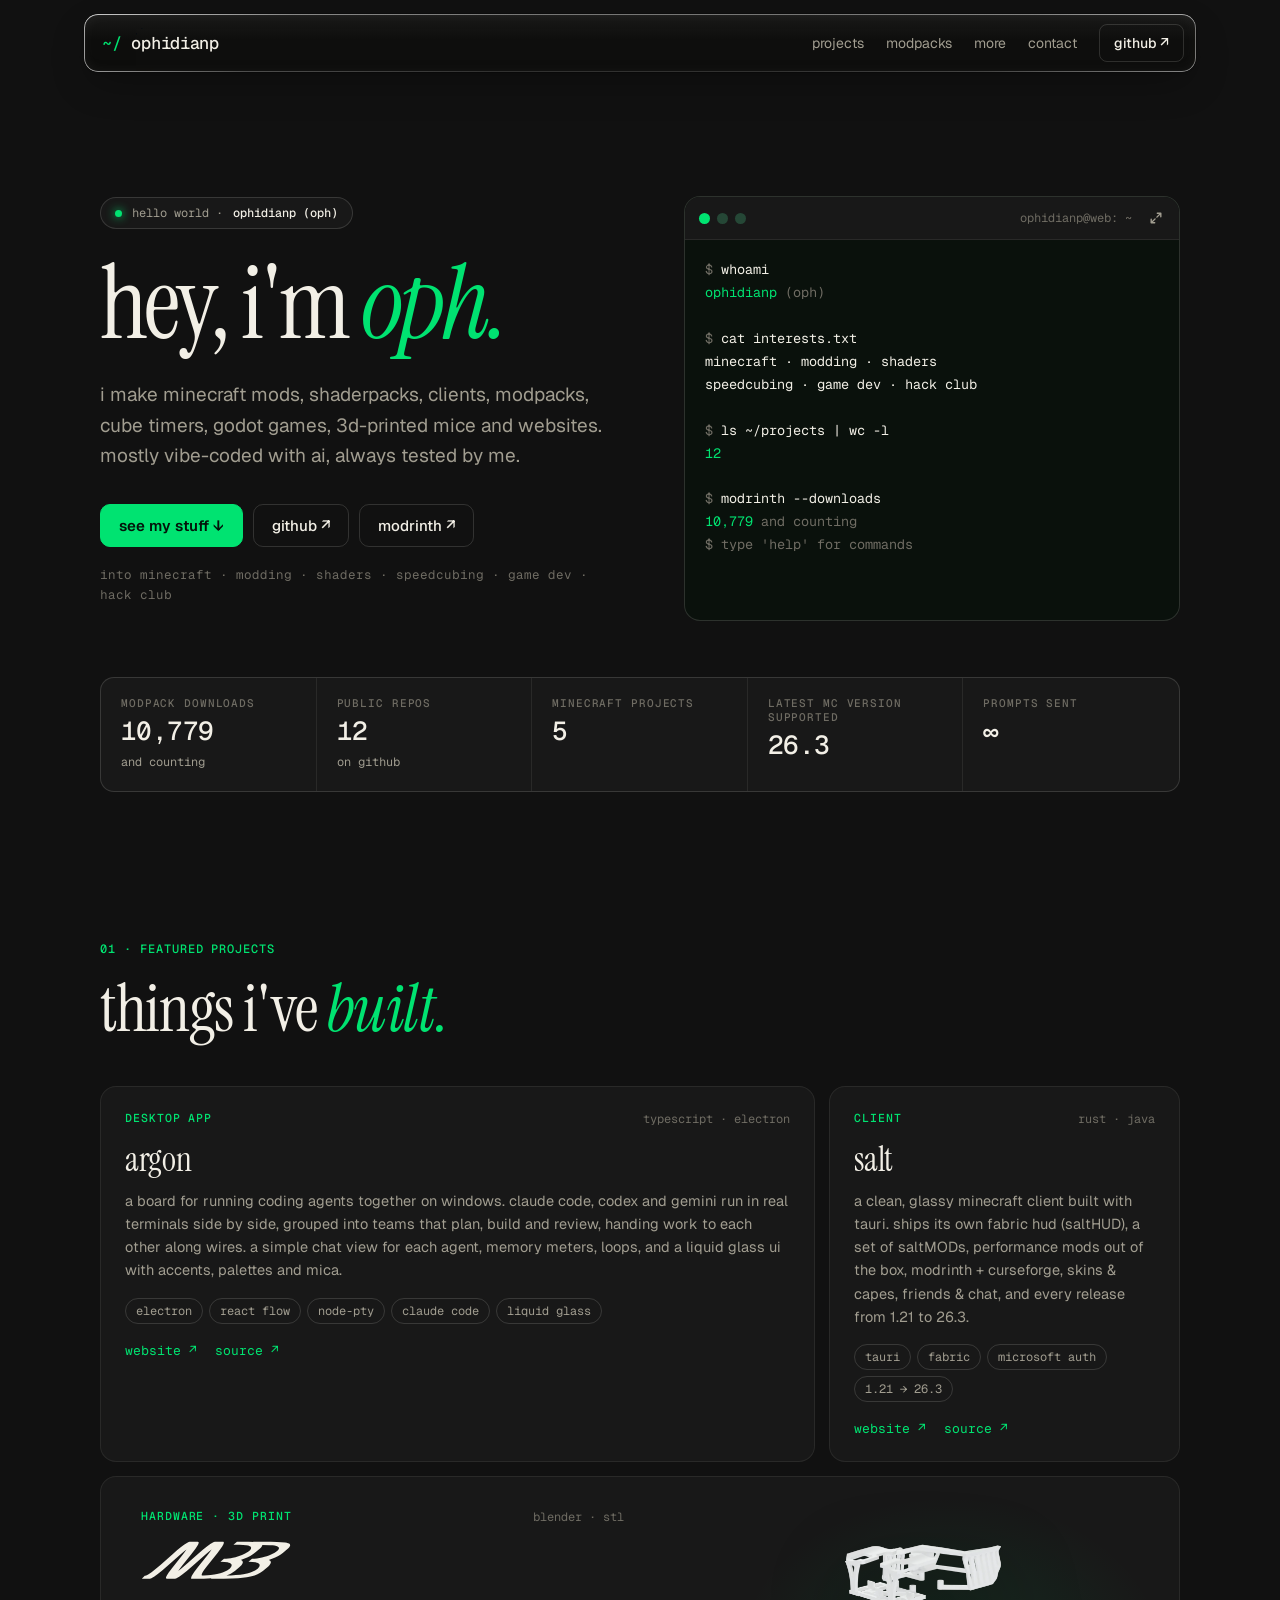
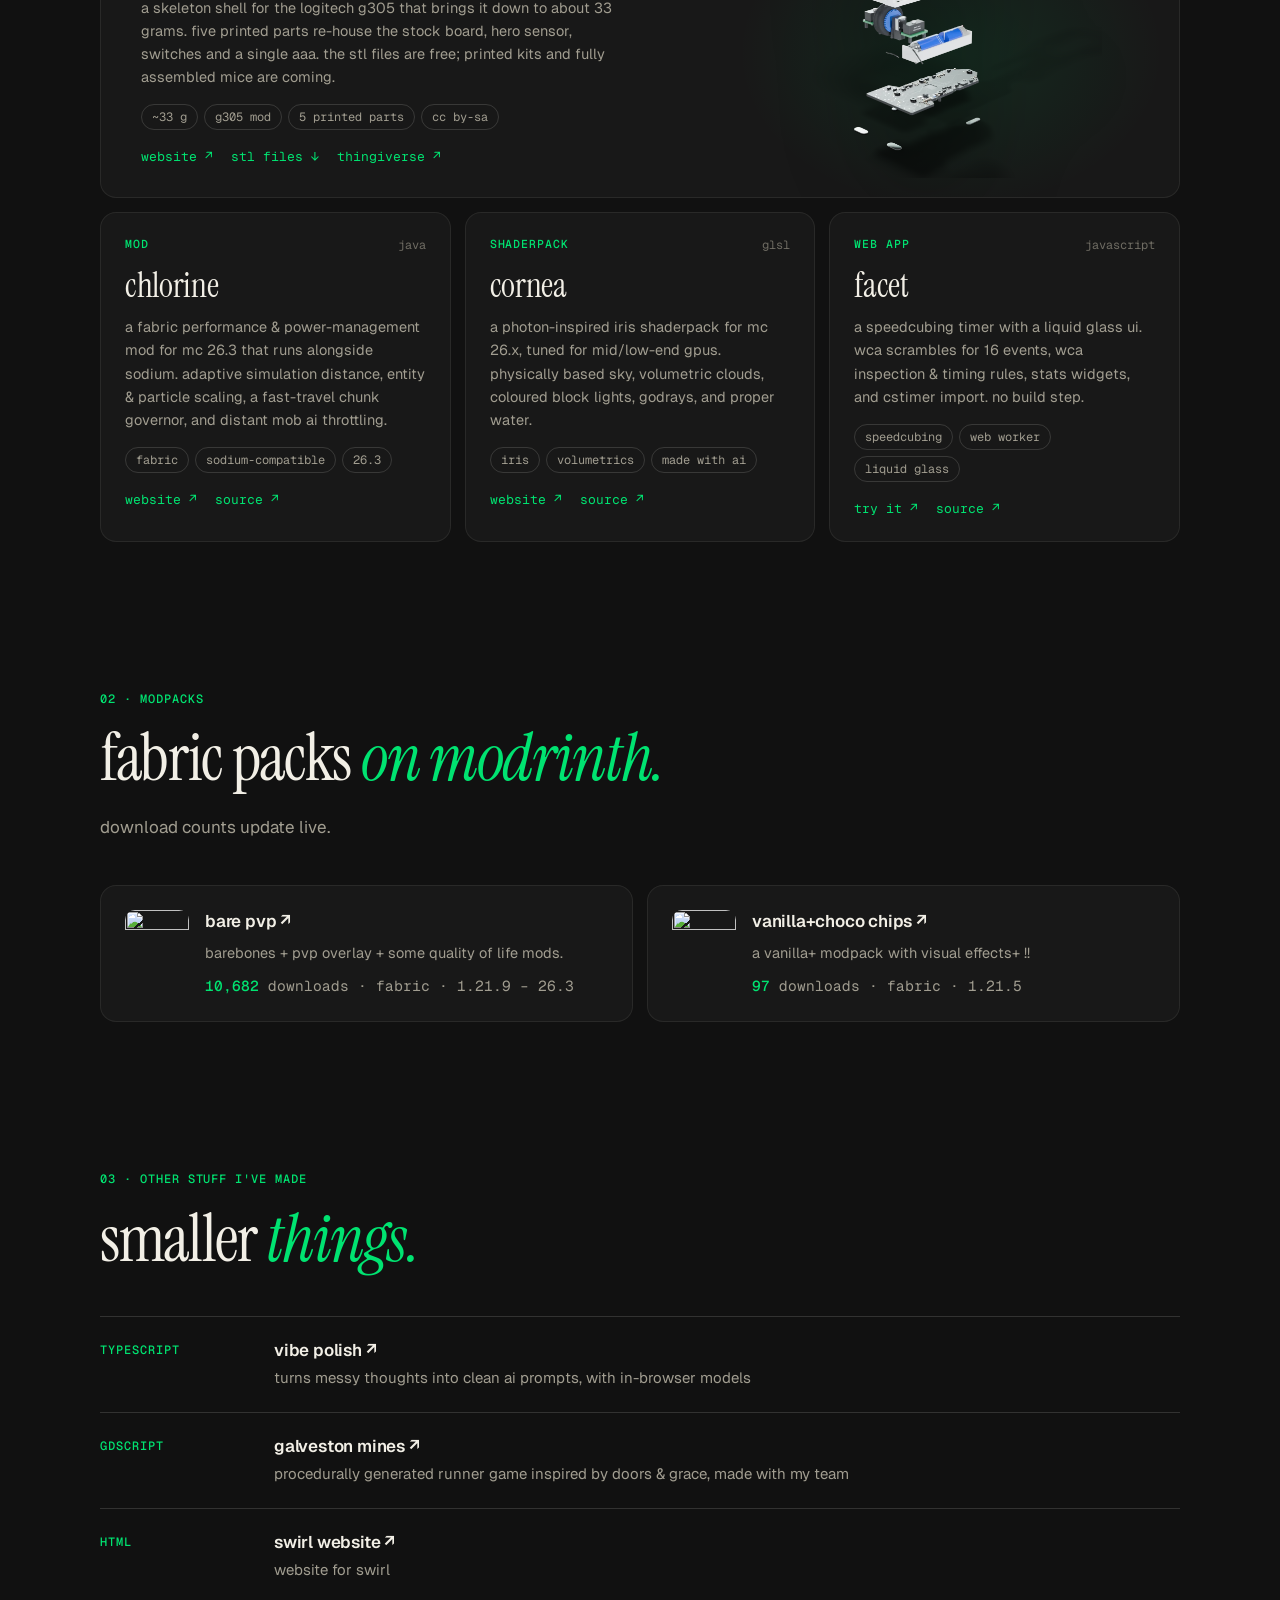
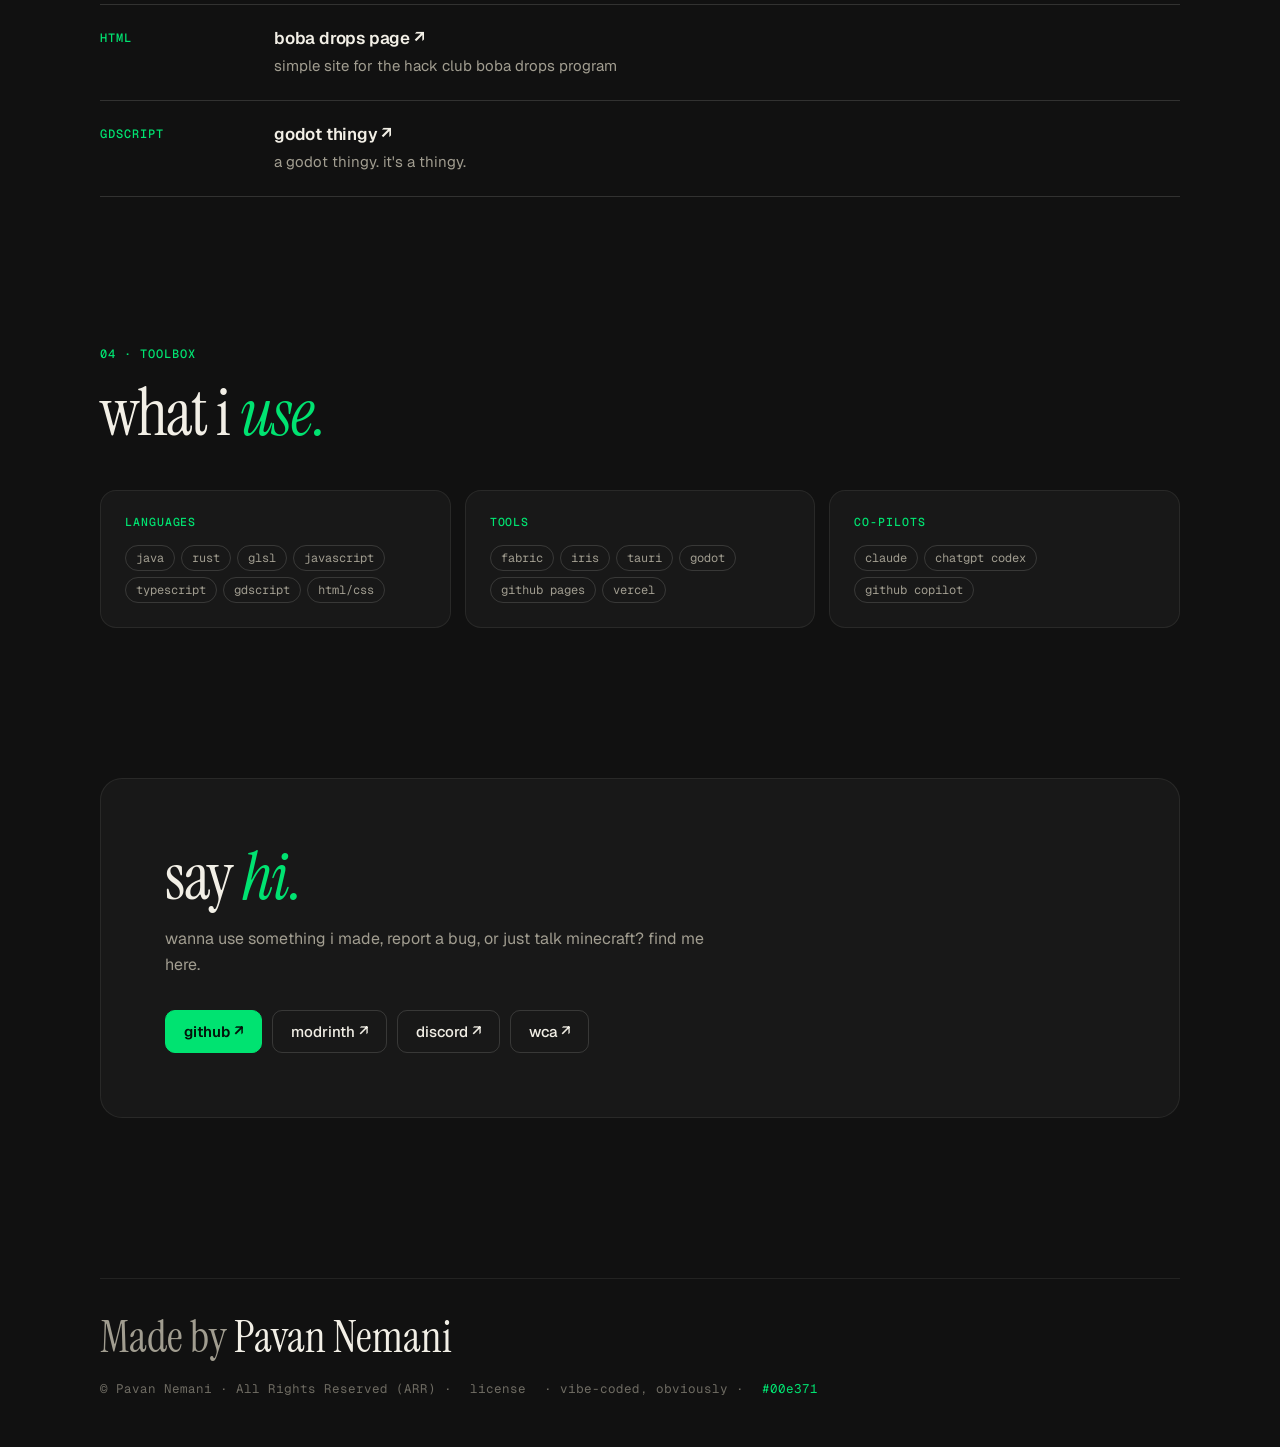
==== index.html @ 1884ac78 "Use the Mouse 33 logo on its project card Co-Authored-By: Claude Opus 5.5 <noreply@anthropic.com>" ====
<!doctype html>
<html lang="en">
<head>
<meta charset="utf-8">
<meta name="viewport" content="width=device-width, initial-scale=1">
<meta name="description" content="ophidianp (oph): creator of the Salt minecraft client, the Chlorine performance mod, the Cornea shaderpack, Facet cube timer, the Mouse 33 G305 shell and the bare pvp modpack.">
<meta name="theme-color" content="#0c0c0a">
<title>~/ophidianp</title>
<link rel="icon" href="favicon.svg">
<link rel="preconnect" href="https://fonts.googleapis.com">
<link rel="preconnect" href="https://fonts.gstatic.com" crossorigin>
<link rel="stylesheet" href="https://fonts.googleapis.com/css2?family=Geist:wght@400;500;600&amp;family=Geist+Mono:wght@400;500&amp;family=Instrument+Serif:ital@0;1&amp;display=swap">
<link rel="stylesheet" href="liquid-glass.css?v=2">
<link rel="stylesheet" href="style.css?v=9">
<script src="liquid-glass.js?v=2" data-auto defer></script>
<link rel="canonical" href="https://ophidianp.github.io/">
<meta name="author" content="ophidianp">
<meta property="og:type" content="website">
<meta property="og:url" content="https://ophidianp.github.io/">
<meta property="og:site_name" content="~/ophidianp">
<meta property="og:title" content="~/ophidianp">
<meta property="og:description" content="minecraft mods, shaderpacks, clients, modpacks and little web things.">
<meta property="og:image" content="https://avatars.githubusercontent.com/u/197118207?v=4">
<meta name="twitter:card" content="summary">
<script type="application/ld+json">
{
  "@context": "https://schema.org",
  "@type": "Person",
  "name": "ophidianp",
  "alternateName": "oph",
  "url": "https://ophidianp.github.io/",
  "image": "https://avatars.githubusercontent.com/u/197118207?v=4",
  "sameAs": [
    "https://github.com/ophidianp",
    "https://modrinth.com/user/ophidianp",
    "https://www.worldcubeassociation.org/persons/2023NEMA01"
  ]
}
</script>
<script>
  document.documentElement.classList.add("js");
  try {
    const accent = localStorage.getItem("accent");
    if (accent === "rainbow") document.documentElement.classList.add("rainbow");
    else if (accent) document.documentElement.style.setProperty("--accent", accent);
  } catch (e) {}
</script>
<script src="script.js?v=4" defer></script>
<script src="terminal.js?v=4" defer></script>
</head>
<body>
<header class="header" data-glass="60">
  <a class="name" href="#top"><span class="accent">~/</span>ophidianp</a>
  <nav aria-label="Main">
    <a href="#projects">projects</a>
    <a href="#modpacks">modpacks</a>
    <a href="#more">more</a>
    <a href="#contact">contact</a>
    <a class="cta-link" href="https://github.com/ophidianp">github ↗</a>
  </nav>
</header>

<main>
<div id="top"></div><section class="wrap hero has-term">
<div><span class="badge">hello world · <b>ophidianp (oph)</b></span>
<h1>hey, i'm <em>oph.</em></h1>
<p class="lead">i make minecraft mods, shaderpacks, clients, modpacks, cube timers, godot games, 3d-printed mice and websites. mostly vibe-coded with ai, always tested by me.</p>
<div class="actions"><a class="btn primary" href="#projects">see my stuff ↓</a><a class="btn" href="https://github.com/ophidianp">github ↗</a><a class="btn" href="https://modrinth.com/user/ophidianp">modrinth ↗</a></div>
<p class="fine">into minecraft · modding · shaders · speedcubing · game dev · hack club</p>
</div>
<div class="hero-card">
  <div class="term">
    <div class="term-bar">
      <i></i><i></i><i></i>
      <span>ophidianp@web: ~</span>
      <button class="term-max" type="button" aria-label="expand terminal" title="expand (esc to close)">
        <svg class="icon-grow" viewBox="0 0 16 16" aria-hidden="true"><path d="M9.5 2.5h4v4M6.5 13.5h-4v-4M13.5 2.5 9 7M2.5 13.5 7 9"/></svg>
        <svg class="icon-shrink" viewBox="0 0 16 16" aria-hidden="true"><path d="M13 7H9V3M3 9h4v4M9 7l4.5-4.5M7 9l-4.5 4.5"/></svg>
      </button>
    </div>
    <div class="term-body">
      <div class="term-out" aria-live="polite">
<pre><span class="dim">$</span> whoami
<span class="accent">ophidianp</span> <span class="dim">(oph)</span>

<span class="dim">$</span> cat interests.txt
minecraft · modding · shaders
speedcubing · game dev · hack club

<span class="dim">$</span> ls ~/projects | wc -l
<span class="accent" id="repo-count">12</span>

<span class="dim">$</span> modrinth --downloads
<span class="accent" id="dl-count">10,779</span> <span class="dim">and counting</span>
</pre>
      </div>
      <form class="term-line" autocomplete="off">
        <label for="term-in" class="dim">$</label>
        <input id="term-in" class="term-input" type="text" spellcheck="false" autocapitalize="off" placeholder="type 'help' for commands" aria-label="terminal command">
      </form>
    </div>
  </div>
</div>
<div class="term-backdrop" aria-hidden="true"></div>
</section>
<section class="wrap" style="padding-top:56px"><div class="stats">
<div class="stat"><span>modpack downloads</span><b><span class="dl-count">10,779</span></b><small>and counting</small></div>
<div class="stat"><span>public repos</span><b><span class="repo-count">12</span></b><small>on github</small></div>
<div class="stat"><span>minecraft projects</span><b>5</b></div>
<div class="stat"><span>latest mc version supported</span><b>26.3</b></div>
<div class="stat"><span>prompts sent</span><b>∞</b></div>
</div>
</section>
<section class="wrap section" id="projects">
<div class="section-head"><p class="eyebrow">01 · featured projects</p>
<h2>things i've <em>built.</em></h2>
</div>
<div class="grid ">
<article class="card project wide"><div class="meta"><span class="label" style="margin:0">desktop app</span><span class="lang">typescript · electron</span></div><h3>argon</h3><p>a board for running coding agents together on windows. claude code, codex and gemini run in real terminals side by side, grouped into teams that plan, build and review, handing work to each other along wires. a simple chat view for each agent, memory meters, loops, and a liquid glass ui with accents, palettes and mica.</p><ul class="tags"><li>electron</li><li>react flow</li><li>node-pty</li><li>claude code</li><li>liquid glass</li></ul><div class="links"><a href="https://ophidianp.github.io/argon/">website ↗</a><a href="https://github.com/ophidianp/argon">source ↗</a></div></article>
<article class="card project "><div class="meta"><span class="label" style="margin:0">client</span><span class="lang">rust · java</span></div><h3>salt</h3><p>a clean, glassy minecraft client built with tauri. ships its own fabric hud (saltHUD), a set of saltMODs, performance mods out of the box, modrinth + curseforge, skins &amp; capes, friends &amp; chat, and every release from 1.21 to 26.3.</p><ul class="tags"><li>tauri</li><li>fabric</li><li>microsoft auth</li><li>1.21 → 26.3</li></ul><div class="links"><a href="https://ophidianp.github.io/Salt/">website ↗</a><a href="https://github.com/ophidianp/Salt">source ↗</a></div></article>
<article class="card project feature"><div class="feature-text"><div class="meta"><span class="label" style="margin:0">hardware · 3d print</span><span class="lang">blender · stl</span></div><h3 class="m33-logo" aria-label="mouse 33"><svg class="base" viewBox="-0.6 -0.6 109.71 28.2" aria-hidden="true"><path id="m33p" fill="currentColor" d="M25.73,6.23 L22.09,9.38 L13.83,16.71 L9.62,20.27 L7.11,22.22 L4.92,23.70 L3.98,24.22 L3.15,24.59 L2.43,24.78 L2.12,24.80 L0.00,27.00 L5.91,26.98 L7.02,26.63 L7.91,26.18 L8.91,25.58 L11.18,23.97 L14.45,21.36 L18.04,18.27 L27.78,9.65 L30.58,7.28 L32.63,5.64 L31.51,7.28 L29.73,9.65 L22.32,18.91 L19.65,22.47 L18.40,24.42 L17.83,25.58 L17.67,26.18 L17.66,26.42 L17.79,26.79 L17.94,26.90 L18.40,27.00 L24.31,26.98 L25.42,26.63 L26.31,26.18 L27.31,25.58 L29.58,23.97 L32.85,21.36 L36.44,18.27 L46.18,9.65 L48.98,7.28 L51.03,5.64 L49.91,7.28 L48.13,9.65 L41.22,18.27 L38.44,21.92 L37.36,23.50 L36.57,24.84 L36.13,25.90 L36.06,26.42 L36.15,26.71 L35.80,27.00 L45.27,26.96 L48.33,26.86 L50.89,26.71 L50.55,27.00 L59.92,26.98 L65.88,26.86 L70.38,26.64 L73.74,26.35 L76.78,25.95 L79.51,25.42 L81.03,25.03 L82.45,24.59 L84.64,23.72 L86.62,22.68 L87.72,21.97 L88.77,21.18 L92.51,17.97 L93.36,17.08 L94.05,16.09 L94.22,15.73 L94.36,15.23 L94.37,14.77 L94.26,14.36 L94.11,14.11 L93.79,13.77 L93.36,13.47 L92.82,13.21 L95.22,12.43 L97.55,11.48 L99.82,10.34 L101.62,9.23 L103.32,7.97 L107.17,4.65 L107.85,3.89 L108.17,3.43 L108.39,3.01 L108.51,2.45 L108.46,2.12 L108.19,1.67 L107.69,1.30 L106.96,0.98 L106.01,0.73 L104.85,0.52 L101.87,0.23 L98.75,0.09 L94.28,0.02 L81.51,0.00 L81.43,0.07 L78.20,0.01 L69.61,0.00 L67.02,2.20 L71.42,2.22 L74.04,2.31 L76.30,2.51 L77.83,2.78 L78.98,3.18 L79.48,3.50 L79.71,3.74 L79.91,4.16 L79.95,4.48 L79.83,5.02 L79.64,5.42 L79.17,6.09 L78.71,6.61 L77.76,7.26 L75.56,8.54 L73.27,9.62 L71.71,10.23 L70.14,10.76 L68.58,11.21 L66.66,11.67 L65.16,11.95 L63.36,12.20 L61.66,12.35 L60.10,12.40 L57.51,14.60 L60.56,14.71 L62.70,15.00 L63.69,15.26 L64.49,15.58 L65.10,15.97 L65.42,16.31 L65.66,16.83 L65.67,17.43 L65.45,18.11 L65.13,18.67 L64.23,19.76 L62.37,20.92 L60.79,21.71 L59.11,22.39 L57.35,22.96 L55.00,23.55 L53.02,23.92 L50.41,24.28 L48.21,24.49 L45.32,24.66 L44.09,24.71 L43.92,24.59 L43.79,24.22 L43.80,23.98 L43.96,23.38 L44.29,22.64 L44.79,21.77 L45.77,20.27 L47.47,17.97 L55.36,8.09 L58.02,4.53 L59.01,3.03 L59.69,1.77 L60.00,0.82 L59.97,0.37 L59.88,0.21 L59.53,0.02 L59.27,0.00 L53.37,0.02 L52.25,0.37 L51.36,0.82 L50.36,1.42 L48.09,3.03 L44.83,5.64 L41.24,8.73 L31.50,17.35 L28.69,19.72 L26.64,21.36 L27.76,19.72 L29.55,17.35 L36.45,8.73 L39.24,5.08 L40.31,3.50 L41.10,2.16 L41.54,1.10 L41.61,0.58 L41.57,0.37 L41.34,0.10 L40.87,0.00 L35.27,0.00 L34.97,0.02 L34.25,0.21 L32.96,0.82 L30.87,2.16 L28.43,4.00ZM61.82,24.70 L63.79,23.91 L64.99,23.33 L66.13,22.68 L67.23,21.97 L68.27,21.18 L71.49,18.45 L72.25,17.74 L72.86,17.08 L73.32,16.47 L73.64,15.91 L73.83,15.39 L73.87,14.77 L73.76,14.36 L73.41,13.88 L73.01,13.57 L72.32,13.21 L74.72,12.43 L77.05,11.48 L79.32,10.34 L81.47,8.99 L83.14,7.70 L86.67,4.65 L87.36,3.89 L87.83,3.22 L88.09,2.63 L88.14,2.24 L93.68,2.43 L95.76,2.60 L97.07,2.78 L98.48,3.09 L99.28,3.39 L99.86,3.74 L100.20,4.16 L100.32,4.65 L100.20,5.21 L99.84,5.86 L99.20,6.62 L97.18,7.93 L94.93,9.11 L93.38,9.78 L91.43,10.51 L89.86,11.00 L87.92,11.50 L86.03,11.89 L84.21,12.16 L82.49,12.33 L80.60,12.40 L78.01,14.60 L81.06,14.71 L83.20,15.00 L84.19,15.26 L84.99,15.58 L85.60,15.97 L85.92,16.31 L86.16,16.83 L86.17,17.43 L85.95,18.11 L85.63,18.67 L84.74,19.75 L82.84,20.92 L81.21,21.71 L78.98,22.54 L77.02,23.09 L74.34,23.65 L71.98,24.00 L68.76,24.34 L65.19,24.57Z"/></svg><svg class="fillp" viewBox="-0.6 -0.6 109.71 28.2" aria-hidden="true"><use href="#m33p"/></svg></h3><p>a skeleton shell for the logitech g305 that brings it down to about 33 grams. five printed parts re-house the stock board, hero sensor, switches and a single aaa. the stl files are free; printed kits and fully assembled mice are coming.</p><ul class="tags"><li>~33 g</li><li>g305 mod</li><li>5 printed parts</li><li>cc by-sa</li></ul><div class="links"><a href="https://ophidianp.github.io/mouse33/">website ↗</a><a href="https://ophidianp.github.io/mouse33/files/mouse33_stl.zip">stl files ↓</a><a href="https://www.thingiverse.com/thing:7298725">thingiverse ↗</a></div></div><a class="feature-img" href="https://ophidianp.github.io/mouse33/" tabindex="-1" aria-hidden="true"><img src="img/mouse33.webp" alt="" width="1400" height="1120" loading="lazy"></a></article>
<article class="card project "><div class="meta"><span class="label" style="margin:0">mod</span><span class="lang">java</span></div><h3>chlorine</h3><p>a fabric performance &amp; power-management mod for mc 26.3 that runs alongside sodium. adaptive simulation distance, entity &amp; particle scaling, a fast-travel chunk governor, and distant mob ai throttling.</p><ul class="tags"><li>fabric</li><li>sodium-compatible</li><li>26.3</li></ul><div class="links"><a href="https://ophidianp.github.io/chlorine/">website ↗</a><a href="https://github.com/ophidianp/chlorine">source ↗</a></div></article>
<article class="card project "><div class="meta"><span class="label" style="margin:0">shaderpack</span><span class="lang">glsl</span></div><h3>cornea</h3><p>a photon-inspired iris shaderpack for mc 26.x, tuned for mid/low-end gpus. physically based sky, volumetric clouds, coloured block lights, godrays, and proper water.</p><ul class="tags"><li>iris</li><li>volumetrics</li><li>made with ai</li></ul><div class="links"><a href="https://ophidianp.github.io/cornea/">website ↗</a><a href="https://github.com/ophidianp/cornea">source ↗</a></div></article>
<article class="card project "><div class="meta"><span class="label" style="margin:0">web app</span><span class="lang">javascript</span></div><h3>facet</h3><p>a speedcubing timer with a liquid glass ui. wca scrambles for 16 events, wca inspection &amp; timing rules, stats widgets, and cstimer import. no build step.</p><ul class="tags"><li>speedcubing</li><li>web worker</li><li>liquid glass</li></ul><div class="links"><a href="https://ophidianp.github.io/facet/">try it ↗</a><a href="https://github.com/ophidianp/facet">source ↗</a></div></article>
</div>
</section>
<section class="wrap section" id="modpacks">
<div class="section-head"><p class="eyebrow">02 · modpacks</p>
<h2>fabric packs <em>on modrinth.</em></h2>
<p>download counts update live.</p>
</div>
<div class="grid two">
<a class="card pack" data-slug="barebonespvp" href="https://modrinth.com/modpack/barebonespvp"><img src="https://cdn.modrinth.com/data/65idBPUz/f19d2eb6970b4062eafc4b6af5b8fc744844b1a1_96.webp" alt="" width="64" height="64" loading="lazy"><div><h3>bare pvp ↗</h3><p>barebones + pvp overlay + some quality of life mods.</p><p class="fine" style="margin-top:10px"><b class="dl">10,682</b> downloads · fabric · 1.21.9 – 26.3</p></div></a>
<a class="card pack" data-slug="vanilla-pluschocolate-chips" href="https://modrinth.com/modpack/vanilla-pluschocolate-chips"><img src="https://cdn.modrinth.com/data/vUYeAaRS/7f4062f9713dd56e385009223b9de8e7a044d9b5_96.webp" alt="" width="64" height="64" loading="lazy"><div><h3>vanilla+choco chips ↗</h3><p>a vanilla+ modpack with visual effects+ !!</p><p class="fine" style="margin-top:10px"><b class="dl">97</b> downloads · fabric · 1.21.5</p></div></a>
</div>
</section>
<section class="wrap section" id="more">
<div class="section-head"><p class="eyebrow">03 · other stuff i've made</p>
<h2>smaller <em>things.</em></h2>
</div>
<div class="rows list">
<a class="row" href="https://vibepolish.vercel.app"><p class="label">typescript</p><div><h3>vibe polish ↗</h3><p>turns messy thoughts into clean ai prompts, with in-browser models</p></div></a>
<a class="row" href="https://github.com/ophidianp/galveston-mines"><p class="label">gdscript</p><div><h3>galveston mines ↗</h3><p>procedurally generated runner game inspired by doors &amp; grace, made with my team</p></div></a>
<a class="row" href="https://ophidianp.github.io/swirl_website/"><p class="label">html</p><div><h3>swirl website ↗</h3><p>website for swirl</p></div></a>
<a class="row" href="https://ophidianp.github.io/boba_drops_page/"><p class="label">html</p><div><h3>boba drops page ↗</h3><p>simple site for the hack club boba drops program</p></div></a>
<a class="row" href="https://github.com/ophidianp/godot_thingy"><p class="label">gdscript</p><div><h3>godot thingy ↗</h3><p>a godot thingy. it's a thingy.</p></div></a>
</div>
</section>
<section class="wrap section">
<div class="section-head"><p class="eyebrow">04 · toolbox</p>
<h2>what i <em>use.</em></h2>
</div>
<div class="grid ">
<article class="card "><p class="label">languages</p><p></p><ul class="tags"><li>java</li><li>rust</li><li>glsl</li><li>javascript</li><li>typescript</li><li>gdscript</li><li>html/css</li></ul></article>
<article class="card "><p class="label">tools</p><p></p><ul class="tags"><li>fabric</li><li>iris</li><li>tauri</li><li>godot</li><li>github pages</li><li>vercel</li></ul></article>
<article class="card "><p class="label">co-pilots</p><p></p><ul class="tags"><li>claude</li><li>chatgpt codex</li><li>github copilot</li></ul></article>
</div>
</section>
<section class="wrap" id="contact"><div class="cta">
<h2>say <em>hi.</em></h2>
<p>wanna use something i made, report a bug, or just talk minecraft? find me here.</p>
<div class="actions"><a class="btn primary" href="https://github.com/ophidianp">github ↗</a><a class="btn" href="https://modrinth.com/user/ophidianp">modrinth ↗</a><a class="btn" href="https://discord.gg/6RnXtN3xF">discord ↗</a><a class="btn" href="https://www.worldcubeassociation.org/persons/2023NEMA01">wca ↗</a></div>
</div></section>
</main>

<footer>
  <p class="made"><span>Made by</span> Pavan Nemani</p>
  <p class="fine">&copy; Pavan Nemani &middot; All Rights Reserved (ARR) &middot; <a href="https://github.com/ophidianp/ophidianp.github.io/blob/main/LICENSE">license</a> · vibe-coded, obviously · <span class="accent">#00e371</span></p>
</footer>
</body>
</html>
---- liquid-glass.css ----
/* Liquid glass kit (from the Argon app, src/styles.css). Each site sets its own colours
   through these variables (override them on :root or on any glass element). */
:root {
  --spring: linear(0, 0.0066, 0.0263 2.1%, 0.1023 4.4%, 0.2319 7.3%, 0.4103 10.6%, 0.6029 14.4%, 0.7663 18.3%, 0.8897 22.6%, 0.9582 26.6%, 1.0047 31.3%, 1.0272 36.7%, 1.0311 41.2%, 1.0219 48.3%, 1.0052 61.3%, 0.9989 77.7%, 1);
  --lg-ease: var(--spring);
  --g-tint: rgba(24, 20, 35, .42);
  --g-tint-strong: rgba(24, 20, 35, .64);
  --g-blur: 2px;            /* the app's clear glass: little blur, the lens does the work */
  --g-blur-flat: 14px;      /* blur used where refraction isn't available (Firefox, Safari) */
  --g-sat: 1.7;
  --g-rim: 1;
  --g-edge: rgba(255, 255, 255, .13);
  --g-edge-dark: rgba(0, 0, 0, .35);
  --g-shadow-a: .33;
  --lens-bg: rgba(255, 255, 255, .10);
  --lens-shadow: inset 0 1px 0 rgba(255, 255, 255, .22), inset 0 0 0 1px rgba(255, 255, 255, .10), 0 4px 14px -4px rgba(0, 0, 0, .35);
}
@media (prefers-reduced-motion: reduce) { :root { --spring: ease-out; } }

@property --lg-filter { syntax: '*'; inherits: false; }

/* zero specificity, so a site's own position: fixed / sticky wins */
:where(.lg) { position: relative; }
.lg {
  isolation: isolate;
  background: linear-gradient(180deg, rgba(255, 255, 255, calc(.05 * var(--g-rim))), rgba(255, 255, 255, 0) 45%), var(--g-tint);
  -webkit-backdrop-filter: blur(var(--g-blur-flat)) saturate(var(--g-sat));
  backdrop-filter: blur(var(--g-blur-flat)) saturate(var(--g-sat));
  box-shadow:
    inset 0 1px .5px rgba(255, 255, 255, calc(.34 * var(--g-rim))),
    inset 0 -1px 1px rgba(255, 255, 255, calc(.07 * var(--g-rim))),
    inset 0 0 0 1px var(--g-edge),
    inset 0 0 14px rgba(255, 255, 255, calc(.06 * var(--g-rim))),
    inset 0 -6px 14px -8px rgba(0, 0, 0, .22),
    0 0 0 .5px var(--g-edge-dark),
    0 2px 4px rgba(0, 0, 0, calc(var(--g-shadow-a) * .35)),
    0 14px 40px -8px rgba(0, 0, 0, var(--g-shadow-a));
}
/* Chromium: refraction + chromatic aberration through the SVG filter */
.lg-refract .lg { backdrop-filter: blur(var(--g-blur)) saturate(var(--g-sat)) var(--lg-filter, ) brightness(1.03); }
/* a filtered element without a filter slot (over the cap) keeps the flat blur */
.lg-refract .lg:not([style*="--lg-filter"]) { backdrop-filter: blur(var(--g-blur-flat)) saturate(var(--g-sat)); }

/* specular rim */
.lg::after {
  content: ""; position: absolute; inset: 0; border-radius: inherit; padding: 1px; pointer-events: none; z-index: 3;
  background: linear-gradient(var(--rim-angle, 128deg),
    rgba(255, 255, 255, calc(.62 * var(--g-rim))) 0%, rgba(255, 255, 255, calc(.14 * var(--g-rim))) 18%, rgba(255, 255, 255, 0) 40%,
    rgba(255, 255, 255, 0) 62%, rgba(255, 255, 255, calc(.1 * var(--g-rim))) 82%, rgba(255, 255, 255, calc(.42 * var(--g-rim))) 100%);
  -webkit-mask: linear-gradient(#000 0 0) content-box, linear-gradient(#000 0 0);
  -webkit-mask-composite: xor; mask-composite: exclude;
}
/* pointer glare */
.lg::before {
  content: ""; position: absolute; inset: 0; border-radius: inherit; pointer-events: none; z-index: -1; opacity: 0;
  transition: opacity .4s;
  background: radial-gradient(180px circle at var(--mx, 50%) var(--my, 0%), rgba(255, 255, 255, calc(.11 * var(--g-rim))), transparent 70%);
}
.lg.lg-hot::before { opacity: 1; }
.lg-strong { background: linear-gradient(180deg, rgba(255, 255, 255, calc(.06 * var(--g-rim))), rgba(255, 255, 255, 0) 40%), var(--g-tint-strong); }
.lg-bar { --rim-angle: 100deg; }

/* springy press / hover for anything marked .lg-press */
.lg-press { transition: transform .5s var(--spring), box-shadow .25s, background-color .2s, color .2s; }
.lg-press:hover { transform: translateY(-1px) scale(1.03); }
.lg-press:active { transform: scale(.95); transition-duration: .12s; }

/* gliding hover lens */
.lens {
  position: absolute; left: 0; top: 0; width: 0; height: 0; border-radius: 999px; pointer-events: none; z-index: 0; opacity: 0;
  background: var(--lens-bg); box-shadow: var(--lens-shadow);
  transition: transform .5s var(--spring), width .5s var(--spring), height .5s var(--spring), opacity .22s;
}
.lens.on { opacity: 1; }
.lens.snap { transition: opacity .22s; }
:where(.lens ~ *) { position: relative; z-index: 1; }

@media (prefers-reduced-motion: reduce) {
  .lens, .lg-press { transition: opacity .2s; }
  .lg-press:hover, .lg-press:active { transform: none; }
}
---- style.css ----
/* ~/ophidianp website. Dark, warm and editorial: big serif headlines with one italic accent
   word, small mono labels, bordered dark cards and ruled rows (inspired by mnemoai.web.app).
   The header is the only liquid-glass surface (liquid-glass.css + .js). Fonts: Instrument
   Serif (headlines), Geist (text), Geist Mono (labels and code), loaded in each page's head. */

:root {
  color-scheme: dark;
  --accent: #00e371;
  --accent-ink: #0b0b09;
  --bg: #111111; /* plain dark grey, no accent tint */
  --surface: #181818;
  --surface-2: #1f1f1f;
  --line: rgba(242, 239, 230, 0.08);
  --line-2: rgba(242, 239, 230, 0.15);
  --text: #f2efe6;
  --muted: #a19d90;
  --faint: #6f6c63;
  --ok: #8fe3a8;
  --warn: #ffbf73;
  --serif: "Instrument Serif", Georgia, serif;
  --sans: "Geist", -apple-system, system-ui, "Segoe UI", sans-serif;
  --mono: "Geist Mono", ui-monospace, "SF Mono", Menlo, Consolas, monospace;
  --wrap: 1080px;
  /* liquid glass (header only) */
  --g-tint: rgba(12, 12, 10, 0.55);
  --g-edge: rgba(255, 255, 255, 0.08);
  --g-edge-dark: rgba(0, 0, 0, 0.5);
  --lens-bg: rgba(255, 255, 255, 0.08);
}

* { box-sizing: border-box; }
html { -webkit-text-size-adjust: 100%; scroll-padding-top: 96px; }
body { margin: 0; background: var(--bg); color: var(--text); font: 16px/1.6 var(--sans); -webkit-font-smoothing: antialiased; }
a { color: inherit; text-underline-offset: 3px; }
img { max-width: 100%; height: auto; }
::selection { background: var(--accent); color: var(--accent-ink); }
:focus-visible { outline: 2px solid var(--accent); outline-offset: 2px; }
code, kbd, pre { font-family: var(--mono); }
code { padding: 0.12em 0.45em; border: 1px solid var(--line); border-radius: 5px; background: var(--surface-2); font-size: 0.86em; }
kbd { padding: 0.08em 0.45em; border: 1px solid var(--line-2); border-bottom-width: 2px; border-radius: 5px; background: var(--surface-2); font-size: 0.82em; white-space: nowrap; }
[hidden] { display: none !important; }
.wrap { width: min(var(--wrap), 100% - 48px); margin-inline: auto; }

/* ---------- header: the one glass element ---------- */
.header {
  position: sticky; top: 14px; z-index: 20;
  display: flex; flex-wrap: wrap; align-items: center; gap: 8px 26px;
  width: min(var(--wrap) + 32px, 100% - 24px); margin: 14px auto 0;
  padding: 10px 12px 10px 18px; border-radius: 14px;
}
.header .name { display: flex; align-items: center; gap: 10px; margin-right: auto; font-size: 17px; font-weight: 600; letter-spacing: -0.3px; text-decoration: none; }
.header .name img { width: 22px; height: 22px; border-radius: 6px; }
.header nav { display: flex; flex-wrap: wrap; align-items: center; gap: 4px 22px; }
.header nav a { color: var(--muted); font-size: 14px; text-decoration: none; }
.header nav a:hover, .header nav a[aria-current="page"] { color: var(--text); }
.header .cta-link { padding: 7px 14px; border: 1px solid var(--line-2); border-radius: 8px; color: var(--text); font-size: 14px; font-weight: 500; text-decoration: none; }
.header .cta-link:hover { border-color: var(--muted); }

/* ---------- type ---------- */
h1, h2 { margin: 0; font-family: var(--serif); font-weight: 400; }
h1 { font-size: clamp(56px, 10vw, 128px); line-height: 0.95; letter-spacing: -0.035em; }
h2 { font-size: clamp(40px, 5.4vw, 66px); line-height: 1.02; letter-spacing: -0.02em; }
h1 em, h2 em, .serif em { color: var(--accent); font-style: italic; }
h3 { margin: 0 0 8px; font-size: 17px; font-weight: 600; letter-spacing: -0.2px; line-height: 1.35; }
p { margin: 0 0 16px; }
.lead { max-width: 580px; color: var(--muted); font-size: 19px; }
.muted { color: var(--muted); }
.eyebrow { margin: 0 0 18px; color: var(--accent); font: 500 12px/1.2 var(--mono); letter-spacing: 0.08em; text-transform: uppercase; }
.fine { color: var(--faint); font: 12.5px/1.6 var(--mono); }

/* ---------- hero ---------- */
.hero { padding: clamp(72px, 10vw, 124px) 0 0; }
.hero h1 { margin: 26px 0 28px; }
.badge { display: inline-flex; align-items: center; gap: 10px; padding: 7px 14px; border: 1px solid var(--line-2); border-radius: 999px; background: var(--surface); color: var(--muted); font: 12px var(--mono); }
.badge::before { content: ""; width: 7px; height: 7px; border-radius: 50%; background: var(--accent); box-shadow: 0 0 10px var(--accent); }
.badge b { color: var(--text); font-weight: 500; }
.actions { display: flex; flex-wrap: wrap; gap: 10px; margin-top: 32px; }
.hero .fine { margin-top: 18px; }
.btn {
  display: inline-flex; align-items: center; gap: 8px; padding: 11px 18px;
  border: 1px solid var(--line-2); border-radius: 10px; background: none; color: var(--text);
  font: 500 15px var(--sans); text-decoration: none; cursor: pointer;
}
.btn:hover { border-color: var(--muted); }
.btn.primary { border-color: var(--accent); background: var(--accent); color: var(--accent-ink); font-weight: 600; }
.btn.primary:hover { filter: brightness(1.08); }
.btn[aria-pressed="true"] { border-color: var(--accent); color: var(--accent); }
.btn[aria-disabled="true"] { opacity: 0.5; pointer-events: none; }

/* command card */
.cmd { max-width: 640px; margin-top: 36px; border: 1px solid var(--line-2); border-radius: 12px; background: var(--surface); overflow: hidden; }
.cmd-tabs { display: flex; gap: 20px; padding: 0 16px; border-bottom: 1px solid var(--line); color: var(--muted); font-size: 13px; }
.cmd-tabs span { padding: 11px 0; }
.cmd-tabs span:first-child { color: var(--text); box-shadow: inset 0 -2px var(--accent); }
.cmd-line { display: flex; align-items: center; gap: 12px; padding: 14px 16px 10px; font: 13.5px var(--mono); }
.cmd-line > span { color: var(--accent); }
.cmd-line code { flex: 1; padding: 0; border: 0; background: none; font-size: inherit; white-space: nowrap; overflow-x: auto; }
.cmd-line button { flex: none; padding: 6px 12px; border: 0; border-radius: 6px; background: var(--accent); color: var(--accent-ink); font: 600 12px var(--sans); cursor: pointer; }
.cmd-hint { padding: 0 16px 14px; color: var(--faint); font-size: 12.5px; }

/* ---------- sections ---------- */
.section { padding-top: clamp(96px, 12vw, 150px); }
.section-head { max-width: 720px; margin-bottom: 44px; }
.section-head > p:not(.eyebrow) { margin: 22px 0 0; color: var(--muted); font-size: 17px; }
.split { display: grid; grid-template-columns: minmax(0, 1fr) minmax(0, 1fr); gap: clamp(32px, 6vw, 80px); align-items: center; }
.split .section-head { margin-bottom: 0; }

/* cards */
.grid { display: grid; grid-template-columns: repeat(3, minmax(0, 1fr)); gap: 14px; }
.grid.two { grid-template-columns: repeat(2, minmax(0, 1fr)); }
.grid.four { grid-template-columns: repeat(4, minmax(0, 1fr)); }
.card { padding: 24px; border: 1px solid var(--line); border-radius: 16px; background: var(--surface); }
.card.wide { grid-column: span 2; }
.card.tall { grid-row: span 2; }
.card .label { margin: 0 0 14px; color: var(--accent); font: 500 11.5px/1.2 var(--mono); letter-spacing: 0.08em; text-transform: uppercase; }
.card p { margin: 0; color: var(--muted); font-size: 14.5px; line-height: 1.6; }
.card p + p { margin-top: 10px; }
.card .more { display: inline-block; margin-top: 16px; color: var(--accent); font-size: 14px; text-decoration: none; }
.card .more:hover { text-decoration: underline; }
.card .serif { margin: 0 0 12px; font: 400 34px/1.05 var(--serif); letter-spacing: -0.01em; }
.tags { display: flex; flex-wrap: wrap; gap: 6px; margin: 16px 0 0; padding: 0; list-style: none; }
.tags li { padding: 4px 10px; border: 1px solid var(--line-2); border-radius: 999px; color: var(--muted); font: 12px var(--mono); }
.tags li.on { border-color: var(--accent); color: var(--accent); }
.tags li.off { text-decoration: line-through; color: var(--faint); }

/* ruled rows: a mono label on the left, content on the right */
.rows { border-top: 1px solid var(--line-2); }
.row { display: grid; grid-template-columns: 150px minmax(0, 1fr); gap: 24px; padding: 22px 0; border-bottom: 1px solid var(--line-2); }
.row > .label { padding-top: 3px; color: var(--accent); font: 500 12px/1.4 var(--mono); letter-spacing: 0.08em; text-transform: uppercase; }
.row h3 { margin: 0 0 4px; }
.row p { margin: 0; color: var(--muted); font-size: 15px; }
.row .meta { color: var(--faint); font: 12px var(--mono); }
.row-items { display: grid; grid-template-columns: repeat(auto-fit, minmax(210px, 1fr)); gap: 18px 28px; }

/* stats strip */
.stats { display: grid; grid-template-columns: repeat(auto-fit, minmax(150px, 1fr)); border: 1px solid var(--line-2); border-radius: 14px; background: var(--surface); overflow: hidden; }
.stat { padding: 18px 20px; border-right: 1px solid var(--line); }
.stat:last-child { border-right: 0; }
.stat > span { display: block; color: var(--faint); font: 500 11px var(--mono); letter-spacing: 0.08em; text-transform: uppercase; }
.stat b { display: block; margin-top: 6px; font: 500 26px/1.2 var(--mono); letter-spacing: -0.02em; }
.stat small { color: var(--muted); font: 12px var(--mono); }

/* steps */
.steps { display: grid; grid-template-columns: repeat(3, minmax(0, 1fr)); gap: 14px; margin: 0; padding: 0; list-style: none; counter-reset: step; }
.steps li { padding: 22px; border: 1px solid var(--line); border-radius: 16px; background: var(--surface); counter-increment: step; }
.steps li::before { content: counter(step, decimal-leading-zero); display: block; margin-bottom: 18px; color: var(--accent); font: 500 12px var(--mono); }
.steps li p { margin: 0; color: var(--muted); font-size: 14.5px; }

/* tables */
.table-card { padding: 4px 22px 8px; border: 1px solid var(--line); border-radius: 16px; background: var(--surface); overflow-x: auto; }
table { width: 100%; border-collapse: collapse; font-size: 14.5px; }
th, td { padding: 12px 16px 12px 0; border-bottom: 1px solid var(--line); text-align: left; vertical-align: top; }
tr:last-child > * { border-bottom: 0; }
thead th { color: var(--faint); font: 500 11px var(--mono); letter-spacing: 0.08em; text-transform: uppercase; border-bottom: 1px solid var(--line-2) !important; }
tbody th { color: var(--muted); font-weight: 500; }
td.num, th.num { text-align: right; font-family: var(--mono); font-variant-numeric: tabular-nums; white-space: nowrap; }
th:last-child, td:last-child { padding-right: 0; }
td small { display: block; color: var(--faint); font-size: 13px; }
.pill { display: inline-block; padding: 2px 9px; border: 1px solid var(--line-2); border-radius: 999px; color: var(--muted); font: 12px var(--mono); white-space: nowrap; }
.pill.ok { border-color: color-mix(in srgb, var(--ok) 45%, transparent); color: var(--ok); }
.pill.warn { border-color: color-mix(in srgb, var(--warn) 45%, transparent); color: var(--warn); }

/* code */
pre { margin: 0; padding: 20px 22px; border: 1px solid var(--line); border-radius: 14px; background: var(--surface); color: var(--text); font-size: 13px; line-height: 1.7; overflow-x: auto; }
pre b { color: var(--accent); font-weight: 500; }

/* FAQ */
.faq { border-top: 1px solid var(--line-2); }
.faq details { border-bottom: 1px solid var(--line-2); }
.faq summary { display: flex; justify-content: space-between; align-items: center; gap: 16px; padding: 20px 0; font-size: 17px; font-weight: 500; list-style: none; cursor: pointer; transition: color 0.2s; }
.faq summary:hover { color: var(--accent); }
.faq summary::-webkit-details-marker { display: none; }
/* the + turns into an x while open; the answer slides open and closed (see the script at the end of each page) */
.faq summary::after { content: "+"; flex: none; color: var(--accent); font: 400 22px/1 var(--mono); transition: transform 0.35s cubic-bezier(0.2, 0.7, 0.2, 1); }
.faq details[open]:not(.closing) summary::after { transform: rotate(45deg); }
.faq details > :not(summary) { max-width: 680px; margin: 0; padding-bottom: 20px; overflow: hidden; color: var(--muted); }
@media (prefers-reduced-motion: reduce) { .faq summary::after { transition: none; } }

/* note */
.note { padding: 16px 18px; border: 1px solid var(--line); border-left: 2px solid var(--accent); border-radius: 10px; background: var(--surface); color: var(--muted); font-size: 15px; }
.note strong { color: var(--text); }

/* figures and video */
figure { margin: 0; }
figure img, video.video { display: block; width: 100%; border: 1px solid var(--line); border-radius: 16px; background: #000; }
figcaption { margin-top: 10px; color: var(--faint); font: 12.5px var(--mono); }

/* closing band */
.cta { margin-top: clamp(96px, 12vw, 150px); padding: clamp(36px, 6vw, 64px); border: 1px solid var(--line); border-radius: 22px; background: var(--surface); }
.cta h2 { margin-bottom: 16px; }
.cta p { max-width: 560px; color: var(--muted); }

/* chat log (Transparency page; filled in by chat.js) */
.chatlog { border: 1px solid var(--line-2); border-radius: 16px; background: var(--surface); overflow: hidden; }
.chatlog-head { display: flex; align-items: center; justify-content: space-between; gap: 12px; padding: 12px 16px; border-bottom: 1px solid var(--line); font-size: 14px; }
.chatlog-head b { display: block; }
.chatlog-head small { color: var(--faint); font: 12px var(--mono); }
.chatlog-head .btn { padding: 7px 12px; font-size: 13px; }
#chat { height: min(70vh, 620px); overflow-y: auto; padding: 8px 18px 18px; font-size: 14.5px; overscroll-behavior: contain; }
#chat .day { margin: 18px 0 6px; color: var(--faint); font: 12px var(--mono); text-align: center; }
#chat .who { margin: 14px 0 2px; color: var(--faint); font: 500 12px var(--mono); }
#chat .who i { display: none; }
#chat .bubble { max-width: 88%; margin: 0 0 6px; padding: 9px 13px; border-radius: 14px; background: var(--surface-2); white-space: pre-wrap; overflow-wrap: anywhere; }
#chat .bubble.me { margin-left: auto; background: color-mix(in srgb, var(--accent) 16%, var(--surface-2)); }
#chat .who.me { text-align: right; }
#chat .bubble .tag { color: var(--faint); font-size: 12px; }
#chat pre { margin: 8px 0 2px; padding: 10px 12px; border-radius: 8px; font-size: 12.5px; white-space: pre; }
#chat pre code { padding: 0; border: 0; background: none; }
.chat-empty { color: var(--muted); }
.chatlog-foot { padding: 10px 16px; border-top: 1px solid var(--line); color: var(--faint); font: 12px var(--mono); }

/* footer */
footer { display: flex; flex-wrap: wrap; justify-content: space-between; align-items: flex-end; gap: 20px; width: min(var(--wrap), 100% - 48px); margin: clamp(110px, 13vw, 160px) auto 0; padding: 36px 0 48px; border-top: 1px solid var(--line); }
footer .made { margin: 0; font: 400 clamp(30px, 4vw, 44px)/1 var(--serif); }
footer .made span { color: var(--muted); }
footer .fine { display: flex; flex-wrap: wrap; gap: 6px 18px; margin: 0; }
footer .fine a { color: var(--faint); text-decoration: none; }
footer .fine a:hover { color: var(--text); }
footer .made a { color: var(--text); text-decoration: none; }
footer .made a:hover { color: var(--accent); }

@media (max-width: 900px) {
  .grid, .grid.four { grid-template-columns: repeat(2, minmax(0, 1fr)); }
  .split, .steps { grid-template-columns: minmax(0, 1fr); }
}
@media (max-width: 600px) {
  body { font-size: 15px; }
  .wrap, footer { width: calc(100% - 32px); }
  .header { top: 8px; width: calc(100% - 16px); margin-top: 8px; }
  .header nav { gap: 2px 16px; }
  .grid, .grid.two, .grid.four { grid-template-columns: minmax(0, 1fr); }
  .card.wide { grid-column: auto; }
  .row { grid-template-columns: minmax(0, 1fr); gap: 8px; }
  .stat { border-right: 0; border-bottom: 1px solid var(--line); }
  .lead { font-size: 17px; }
}

/* this page: lowercase voice, mono brand, project + pack cards */
.header .name { font-family: var(--mono); font-weight: 500; }
.header .name .accent, .accent { color: var(--accent); }
.project .meta { display: flex; justify-content: space-between; gap: 10px; margin: 0 0 16px; }
.project .meta .lang { color: var(--faint); font: 12px var(--mono); }
.project h3 { font: 400 34px/1 var(--serif); letter-spacing: -0.01em; margin-bottom: 12px; }
.project .links { display: flex; gap: 18px; margin-top: 18px; }
.project .links a { color: var(--accent); font: 13px var(--mono); text-decoration: none; }
.pack { display: flex; gap: 16px; align-items: flex-start; text-decoration: none; }
.pack img { flex: none; border-radius: 10px; image-rendering: pixelated; }
.pack .dl { color: var(--accent); font-weight: 500; }
.list a { text-decoration: none; }
.list a:hover h3 { color: var(--accent); }

/* ---------- the console (terminal.js) ---------- */
:root {
  --accent-dim: color-mix(in srgb, var(--accent) 14%, transparent);
  --accent-line: color-mix(in srgb, var(--accent) 35%, transparent);
  --bg-deep: color-mix(in srgb, var(--accent) 3%, #0a0a09); /* the console: a faint tint of the accent */
  --bg-2: var(--surface-2);
  --rainbow: linear-gradient(90deg, #ff3b3b, #ff9f1c, #ffe14d, #3ddc84, #2ec4ff, #6c5cff, #ff4fd8, #ff3b3b);
}
.btn.primary { color: var(--on-accent, var(--accent-ink)); }
.hero.has-term { display: grid; grid-template-columns: minmax(0, 1.05fr) minmax(0, 1fr); gap: clamp(32px, 5vw, 64px); align-items: center; }
.hero.has-term h1 { font-size: clamp(56px, 8vw, 112px); }
.hero-card { position: relative; min-width: 0; }
.dim { color: var(--faint); }
.term { border: 1px solid var(--line-2); border-radius: 16px; background: var(--bg-deep); overflow: hidden; view-transition-name: term; }
.term-bar { display: flex; align-items: center; gap: 7px; padding: 12px 14px; border-bottom: 1px solid var(--line); background: var(--surface); }
.term-bar i { width: 11px; height: 11px; border-radius: 50%; background: color-mix(in srgb, var(--accent) 15%, #2c2c2c); }
.term-bar i:first-child { background: var(--accent); }
.term-bar span { margin-left: auto; color: var(--faint); font: 12px var(--mono); }
.term-max { display: grid; place-items: center; width: 26px; height: 26px; margin: -4px -4px -4px 4px; padding: 0; border: 1px solid transparent; border-radius: 7px; background: none; color: var(--muted); cursor: pointer; }
.term-max:hover, .term-max:focus-visible { color: var(--accent); border-color: var(--accent-line); background: var(--accent-dim); outline: none; }
.term-max svg { width: 14px; height: 14px; fill: none; stroke: currentColor; stroke-width: 1.6; stroke-linecap: round; stroke-linejoin: round; }
.term-max .icon-shrink, .term.expanded .term-max .icon-grow { display: none; }
.term.expanded .term-max .icon-shrink { display: block; }
.term-body { height: 380px; overflow-y: auto; padding: 18px 20px; font: 13.5px/1.7 var(--mono); font-variant-ligatures: none; overscroll-behavior: contain; scrollbar-width: thin; scrollbar-color: var(--accent-line) transparent; cursor: text; }
.term-out pre, .term-out .line { margin: 0; padding: 0; border: 0; background: none; font: inherit; white-space: pre-wrap; overflow-wrap: anywhere; }
.term-out .line:empty { min-height: 1.7em; }
.term-out a { color: var(--accent); text-decoration-color: var(--accent-line); }
.term-out .err { color: #ff6b6b; }
.term-line { display: none; align-items: center; gap: 1ch; }
.js .term-line { display: flex; }
.term-input { flex: 1; min-width: 0; padding: 0; border: 0; outline: none; background: none; color: var(--text); font: inherit; caret-color: var(--accent); }
.term-input::placeholder { color: var(--faint); }
.term.expanded { position: fixed; inset: 5vh 5vw; z-index: 60; display: flex; flex-direction: column; box-shadow: 0 40px 120px rgba(0, 0, 0, 0.7), 0 0 0 1px var(--accent-line); }
.term.expanded .term-body { flex: 1; height: auto; font-size: 14.5px; }
.term-backdrop { position: fixed; inset: 0; z-index: 55; background: color-mix(in srgb, var(--bg) 85%, transparent); opacity: 0; pointer-events: none; transition: opacity 0.3s; }
.term-backdrop.open { opacity: 1; pointer-events: auto; }
body.no-scroll { overflow: hidden; }
::view-transition-group(term) { animation-duration: 0.35s; animation-timing-function: cubic-bezier(0.2, 0.8, 0.2, 1); }

/* cheat code: toast + falling blocks */
.block-rain { position: fixed; inset: 0; width: 100%; height: 100%; z-index: 80; pointer-events: none; }
.toast { position: fixed; top: 20px; right: 20px; z-index: 90; display: flex; align-items: center; gap: 14px; padding: 14px 18px; border: 2px solid var(--accent); border-radius: 10px; background: var(--bg-deep); box-shadow: 0 20px 50px rgba(0, 0, 0, 0.6), 0 0 30px var(--accent-dim); font-family: var(--mono); transform: translateY(-140%); transition: transform 0.4s cubic-bezier(0.2, 0.8, 0.2, 1); }
.toast.show { transform: none; }
.toast b { display: block; color: var(--accent); font-size: 14px; }
.toast small { color: var(--text); font-size: 12.5px; }
.toast-block { width: 30px; height: 30px; flex-shrink: 0; background: linear-gradient(#5d9b3a 0 35%, transparent 35%), repeating-linear-gradient(90deg, #8b5a2b 0 6px, #7a4e25 6px 12px); box-shadow: inset 0 0 0 2px rgba(0, 0, 0, 0.3); image-rendering: pixelated; }

/* rainbow mode (the cheat code or `accent rainbow`) */
@keyframes rainbow-slide { to { background-position: 0 0, -200% 0; } }
@keyframes rainbow-slide-text { to { background-position: -200% 0; } }
.rainbow .btn { border-color: transparent; background: linear-gradient(var(--bg-2), var(--bg-2)) padding-box, var(--rainbow) border-box; background-size: 100% 100%, 200% 100%; animation: rainbow-slide 1.5s linear infinite; }
.rainbow .btn.primary { color: #fff; text-shadow: 0 1px 2px rgba(0, 0, 0, 0.55); background: var(--rainbow) padding-box, var(--rainbow) border-box; background-size: 200% 100%, 200% 100%; }
.rainbow h1 em, .rainbow .header .name .accent { background: var(--rainbow); background-size: 200% 100%; -webkit-background-clip: text; background-clip: text; color: transparent; animation: rainbow-slide-text 1.5s linear infinite; }

@media (max-width: 900px) { .hero.has-term { grid-template-columns: minmax(0, 1fr); } }
@media (max-width: 640px) { .toast { left: 12px; right: 12px; top: 12px; } .term-body { height: 340px; padding: 16px; font-size: 13px; } .term.expanded { inset: 12px; } }
@media (pointer: coarse) { .term-input { font-size: 16px; } }
@media (prefers-reduced-motion: reduce) { .rainbow .btn, .rainbow h1 em, .rainbow .header .name .accent { animation: none; } }

/* ---------- mouse 33: full-width feature card with a render ---------- */
#projects .grid { grid-auto-flow: row dense; }
.card.feature { grid-column: 1 / -1; display: grid; grid-template-columns: minmax(0, 1fr) minmax(0, 1.05fr); gap: clamp(20px, 4vw, 48px); align-items: center; padding: 0 0 0 clamp(24px, 3.4vw, 40px); overflow: hidden; }
.feature-text { padding: 32px 0; }
.feature-img { position: relative; display: block; align-self: stretch; min-height: 300px; background: radial-gradient(60% 70% at 55% 55%, color-mix(in srgb, var(--accent) 10%, transparent), transparent 70%); }
.feature-img img { position: absolute; inset: 6% 4%; width: 92%; height: 88%; object-fit: contain; filter: drop-shadow(0 30px 40px rgba(0, 0, 0, 0.45)); transition: transform 0.9s cubic-bezier(0.2, 0.8, 0.2, 1); }
.card.feature:hover .feature-img img { transform: translateY(-8px) scale(1.035) rotate(-1deg); }
@media (max-width: 900px) {
  .card.feature { grid-template-columns: minmax(0, 1fr); padding: 0; }
  .feature-text { padding: 24px 24px 0; order: 2; }
  .feature-img { min-height: 260px; order: 1; }
}

/* ---------- motion ---------- */
html { scroll-behavior: smooth; }
:root { --ease-out: cubic-bezier(0.2, 0.8, 0.2, 1); }

/* hero entrance */
@keyframes rise { from { opacity: 0; transform: translateY(22px); filter: blur(6px); } }
@keyframes rise-card { from { opacity: 0; transform: translateY(36px) scale(0.97); } }
.js .hero .badge, .js .hero h1, .js .hero .lead, .js .hero .actions, .js .hero .fine { animation: rise 0.9s var(--ease-out) both; }
.js .hero h1 { animation-delay: 0.08s; }
.js .hero .lead { animation-delay: 0.18s; }
.js .hero .actions { animation-delay: 0.28s; }
.js .hero .fine { animation-delay: 0.36s; }
.js .hero-card { animation: rise-card 1.1s 0.25s var(--ease-out) both; }
.js .header { animation: rise 0.8s var(--ease-out) both; }

/* scroll reveal (script.js adds .reveal, then .in when on screen) */
.reveal { opacity: 0; transform: translateY(28px); transition: opacity 0.8s var(--ease-out), transform 0.8s var(--ease-out); transition-delay: var(--d, 0s); }
.reveal.in { opacity: 1; transform: none; }
.section-head h2 em { display: inline-block; }
.section-head.reveal h2 em { transform: translateY(0.35em); opacity: 0; transition: transform 0.9s 0.15s var(--ease-out), opacity 0.9s 0.15s var(--ease-out); }
.section-head.reveal.in h2 em { transform: none; opacity: 1; }

/* cards: lift + cursor spotlight */
.card { position: relative; transition: transform 0.6s var(--ease-out) var(--d, 0s), border-color 0.3s, box-shadow 0.45s var(--ease-out), opacity 0.8s var(--ease-out) var(--d, 0s); }
.card::after { content: ""; position: absolute; inset: 0; border-radius: inherit; pointer-events: none; opacity: 0; transition: opacity 0.35s; background: radial-gradient(420px circle at var(--mx, 50%) var(--my, 50%), color-mix(in srgb, var(--accent) 9%, transparent), transparent 60%); }
.card:hover::after { opacity: 1; }
.card.project:hover, .card.pack:hover { transform: translateY(-4px); border-color: var(--line-2); box-shadow: 0 24px 60px -24px rgba(0, 0, 0, 0.8); }
.card.reveal.in:hover { transform: translateY(-4px); }
.card > * { position: relative; z-index: 1; }
.project .links a { position: relative; }
.project .links a::after { content: ""; position: absolute; left: 0; right: 0; bottom: -3px; height: 1px; background: currentColor; transform: scaleX(0); transform-origin: left; transition: transform 0.35s var(--ease-out); }
.project .links a:hover::after { transform: scaleX(1); }
.tags li { transition: border-color 0.25s, color 0.25s; }
.card:hover .tags li { border-color: color-mix(in srgb, var(--accent) 30%, var(--line-2)); }

/* rows: slide on hover */
.list .row { transition: padding 0.4s var(--ease-out), background 0.3s; }
.list .row h3 { transition: color 0.25s, transform 0.4s var(--ease-out); }
.list .row:hover h3 { transform: translateX(6px); }

/* buttons */
.btn { transition: border-color 0.25s, transform 0.25s var(--ease-out), filter 0.25s, box-shadow 0.3s; }
.btn:hover { transform: translateY(-2px); }
.btn:active { transform: translateY(0) scale(0.98); }
.btn.primary:hover { box-shadow: 0 10px 30px -10px var(--accent); }
.header nav a { transition: color 0.2s; }
.header .cta-link { transition: border-color 0.2s; }

/* stats: numbers tick in */
.stat { transition: background 0.3s; }
.stat:hover { background: var(--surface-2); }

@media (prefers-reduced-motion: reduce) {
  html { scroll-behavior: auto; }
  .js .hero *, .js .hero-card, .js .header { animation: none !important; }
  .reveal, .section-head.reveal h2 em { opacity: 1 !important; transform: none !important; transition: none !important; }
  .card, .btn, .feature-img img, .list .row h3 { transition: none !important; transform: none !important; }
}

/* mouse 33 card: the project's own logo, with its blue sweeping across on hover */
.project h3.m33-logo { position: relative; width: 150px; aspect-ratio: 109.71/28.2; margin: 4px 0 16px; }
.m33-logo svg { position: absolute; inset: 0; width: 100%; height: 100%; overflow: visible; }
.m33-logo .base { color: var(--text); }
.m33-logo .fillp { color: #5872F2; clip-path: inset(0 100% 0 0); transition: clip-path 0.8s var(--ease-out); }
.card.feature:hover .m33-logo .fillp { clip-path: inset(0 0 0 0); }
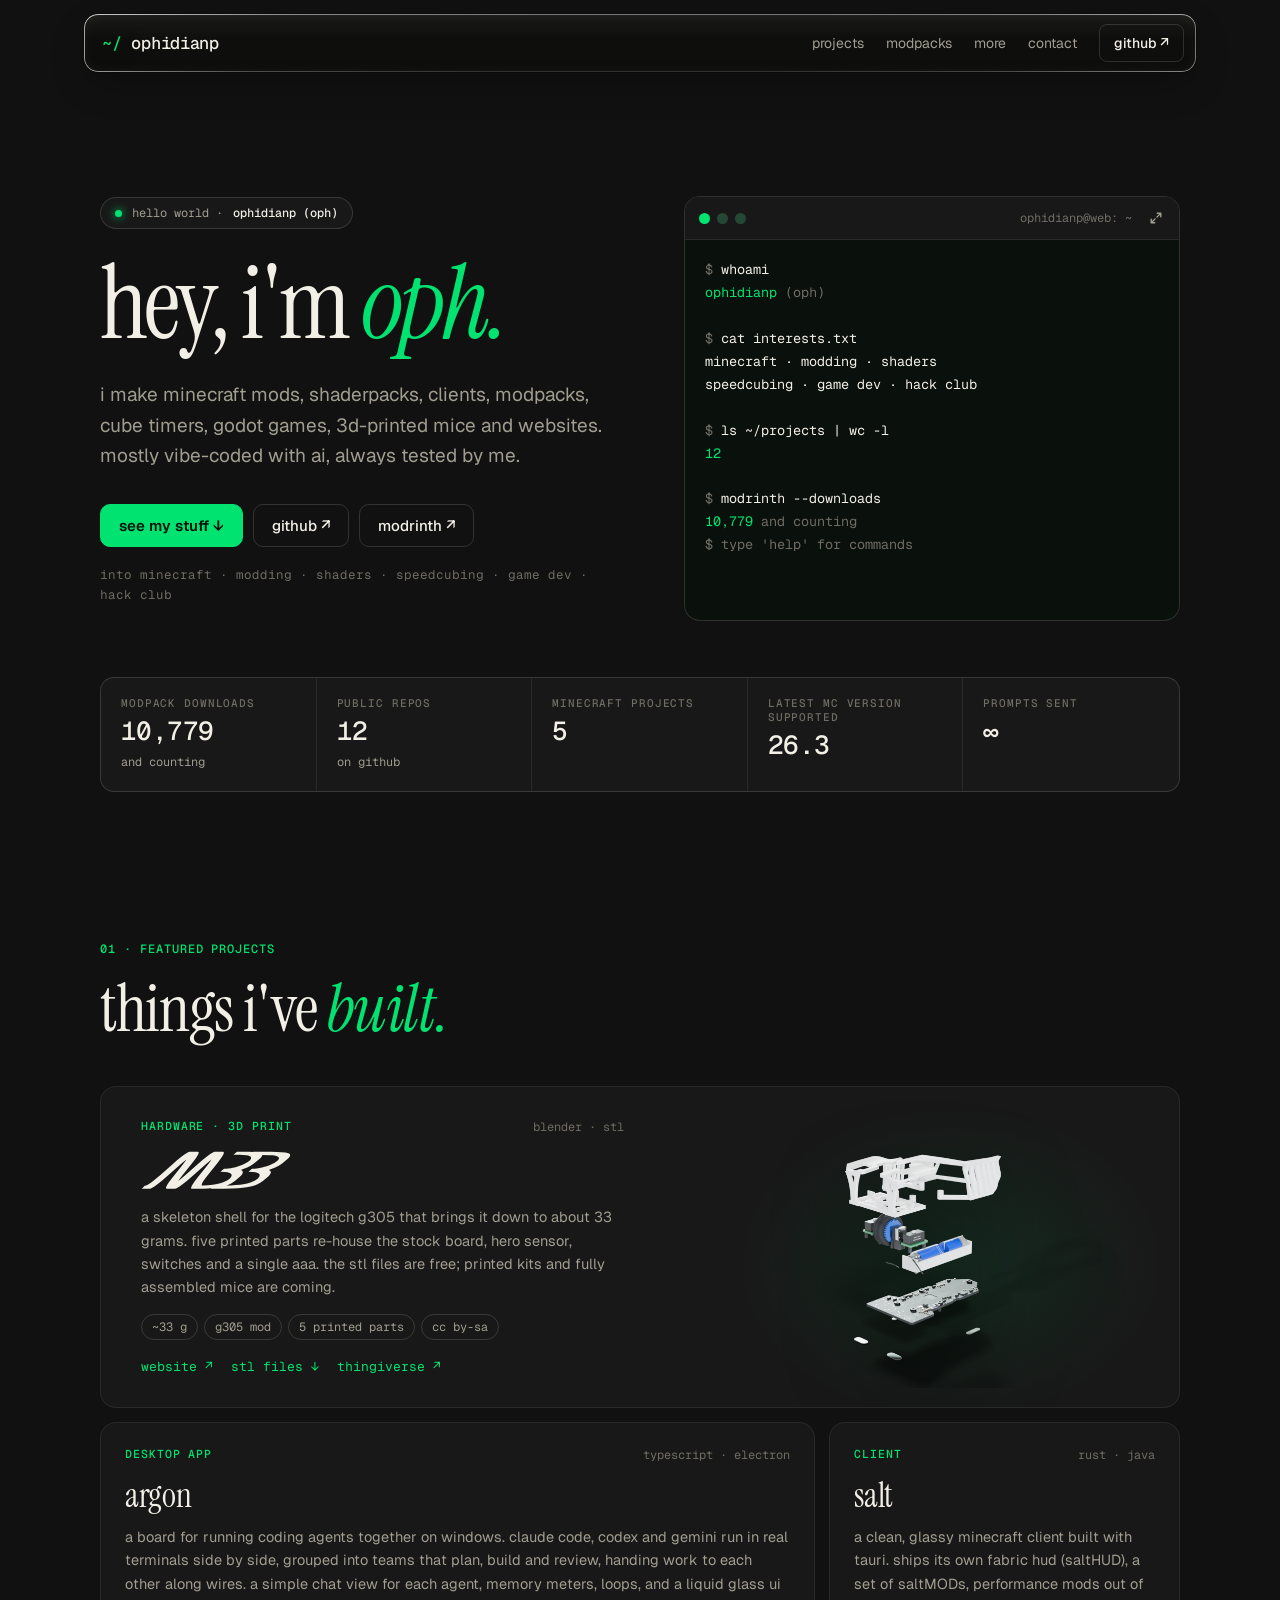
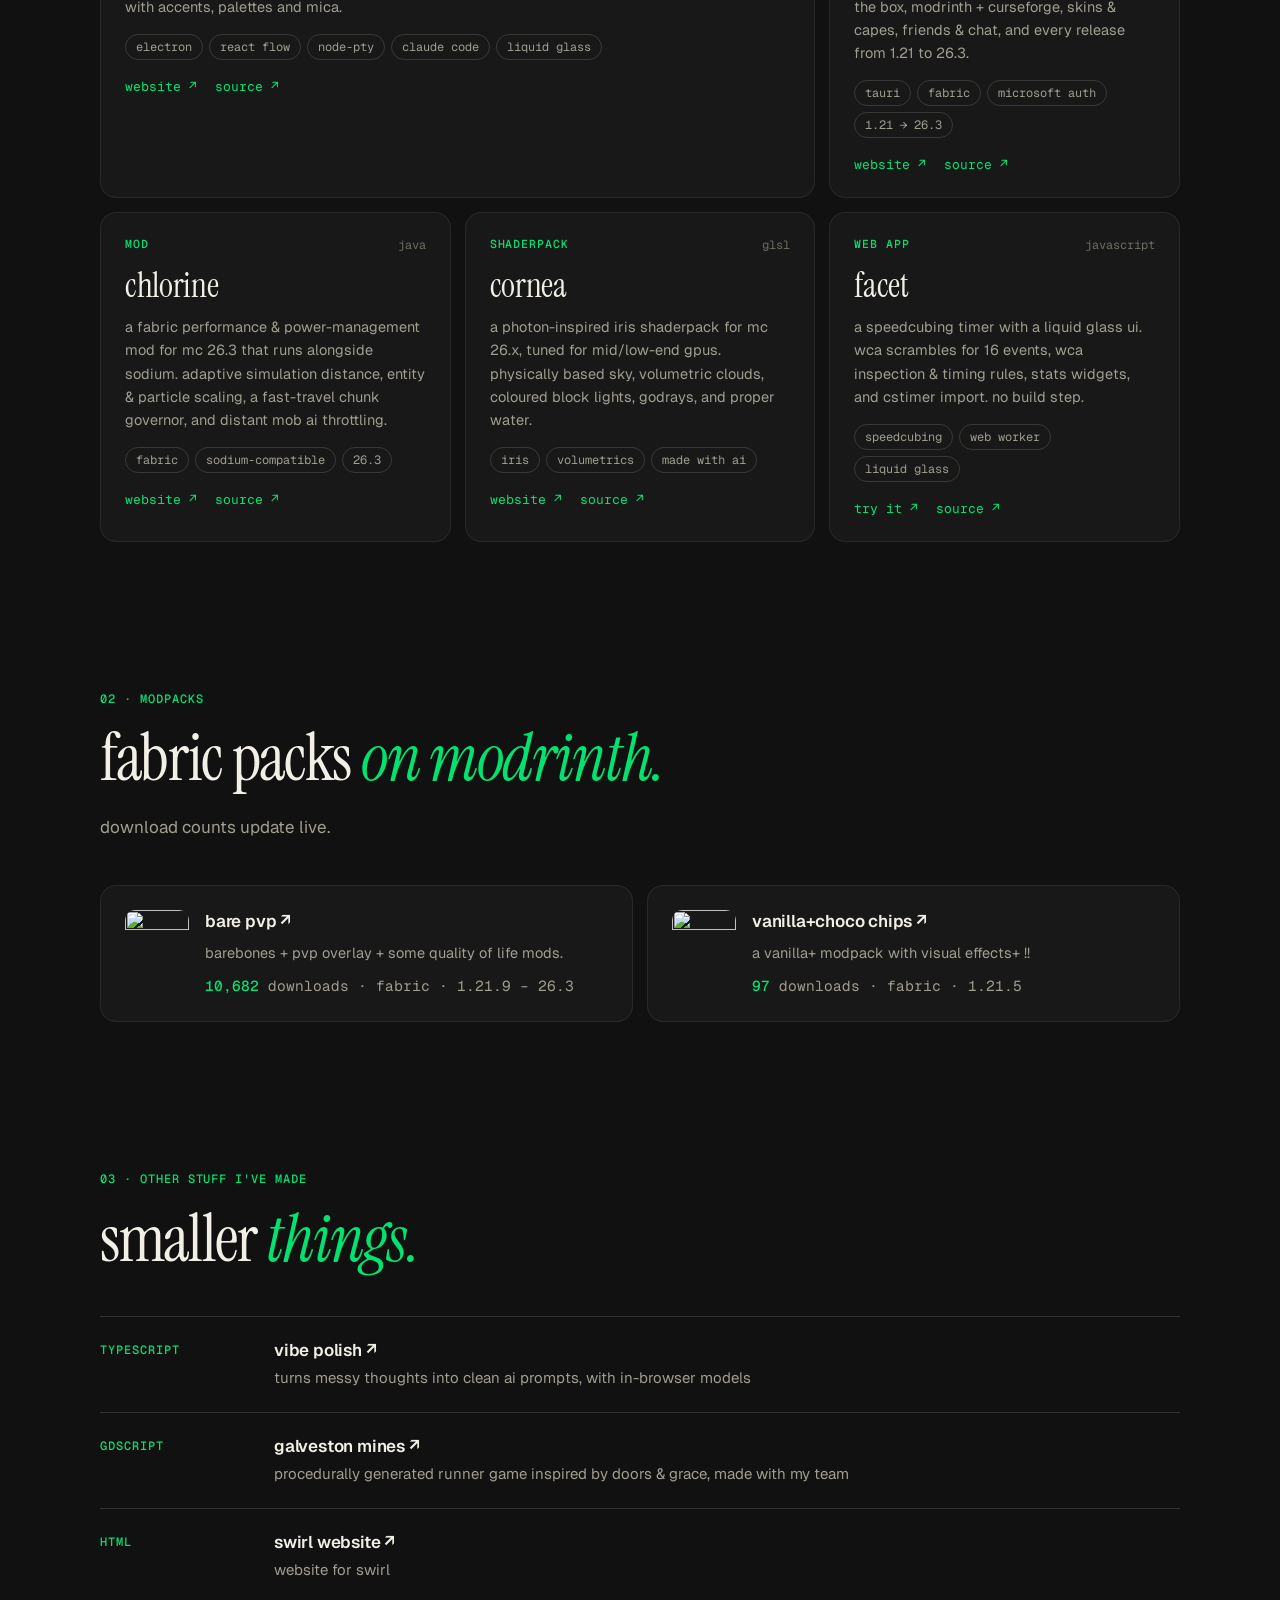
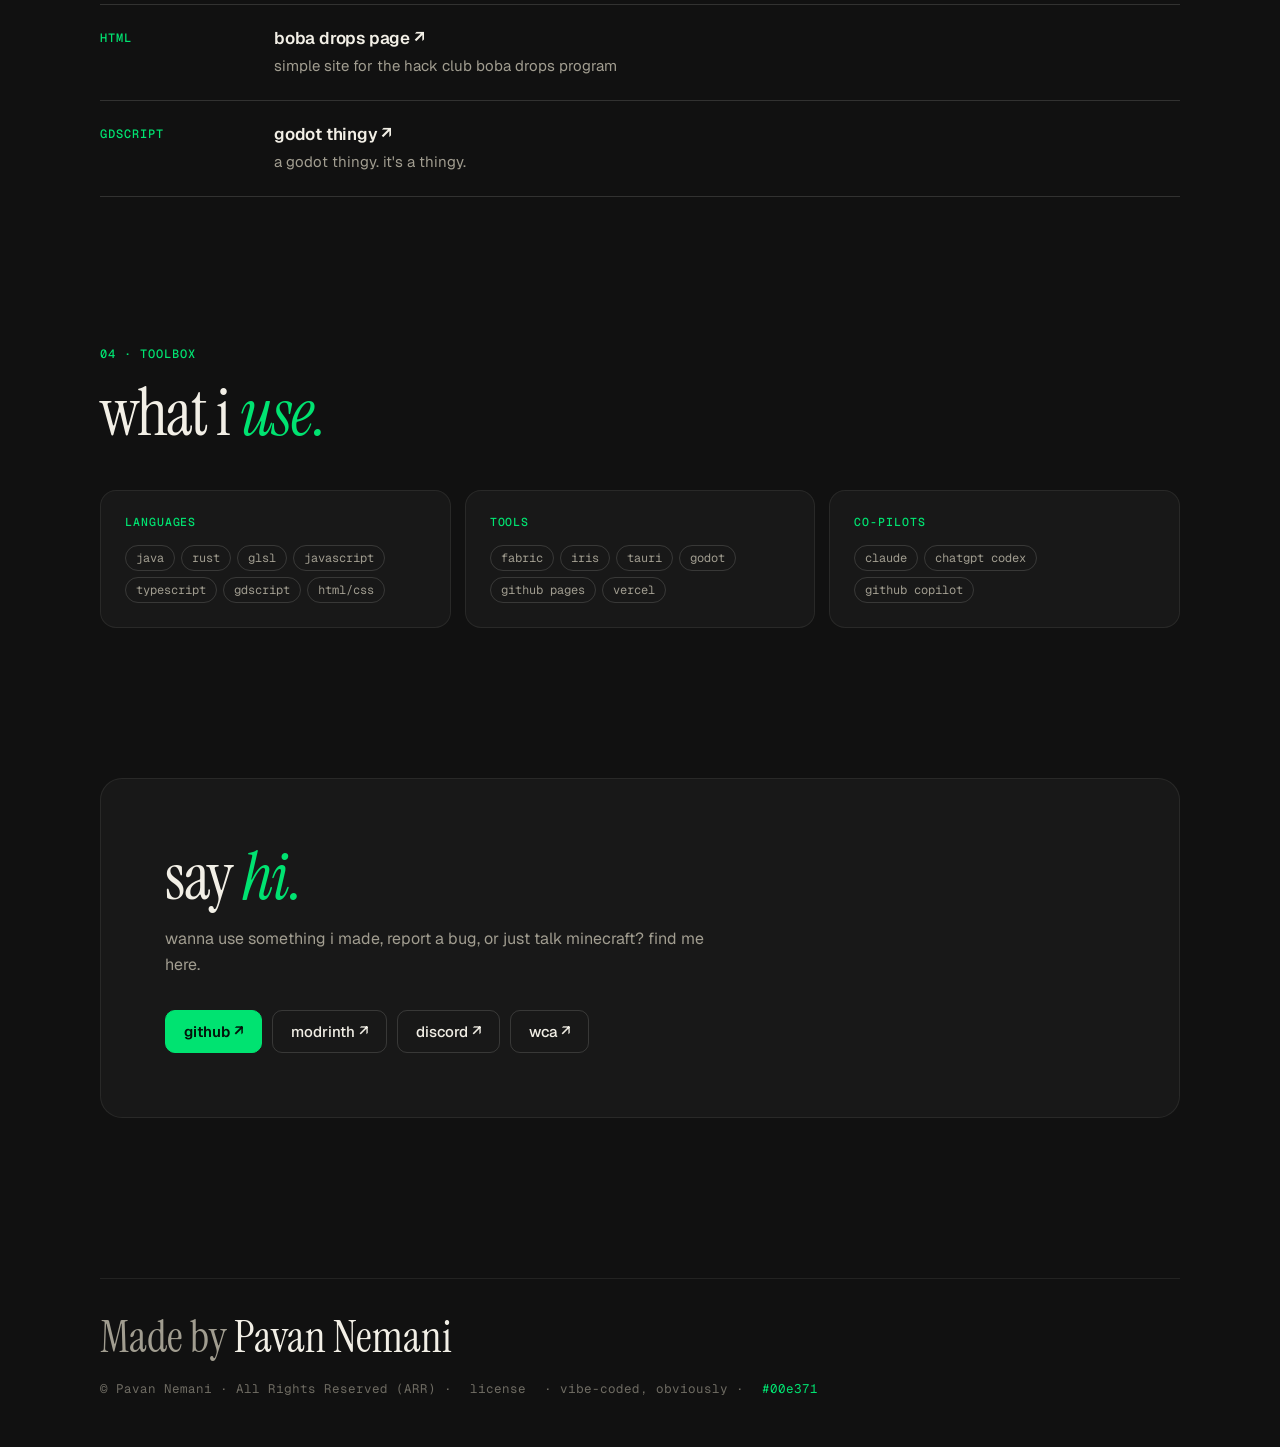
==== commit c695ef82: "Move the Mouse 33 card to the top of featured projects Co-Authored-By: Claude Opus 5.5 <noreply@anth" ====
--- a/index.html
+++ b/index.html
@@ -116,9 +116,9 @@
 <h2>things i've <em>built.</em></h2>
 </div>
 <div class="grid ">
+<article class="card project feature"><div class="feature-text"><div class="meta"><span class="label" style="margin:0">hardware · 3d print</span><span class="lang">blender · stl</span></div><h3 class="m33-logo" aria-label="mouse 33"><svg class="base" viewBox="-0.6 -0.6 109.71 28.2" aria-hidden="true"><path id="m33p" fill="currentColor" d="M25.73,6.23 L22.09,9.38 L13.83,16.71 L9.62,20.27 L7.11,22.22 L4.92,23.70 L3.98,24.22 L3.15,24.59 L2.43,24.78 L2.12,24.80 L0.00,27.00 L5.91,26.98 L7.02,26.63 L7.91,26.18 L8.91,25.58 L11.18,23.97 L14.45,21.36 L18.04,18.27 L27.78,9.65 L30.58,7.28 L32.63,5.64 L31.51,7.28 L29.73,9.65 L22.32,18.91 L19.65,22.47 L18.40,24.42 L17.83,25.58 L17.67,26.18 L17.66,26.42 L17.79,26.79 L17.94,26.90 L18.40,27.00 L24.31,26.98 L25.42,26.63 L26.31,26.18 L27.31,25.58 L29.58,23.97 L32.85,21.36 L36.44,18.27 L46.18,9.65 L48.98,7.28 L51.03,5.64 L49.91,7.28 L48.13,9.65 L41.22,18.27 L38.44,21.92 L37.36,23.50 L36.57,24.84 L36.13,25.90 L36.06,26.42 L36.15,26.71 L35.80,27.00 L45.27,26.96 L48.33,26.86 L50.89,26.71 L50.55,27.00 L59.92,26.98 L65.88,26.86 L70.38,26.64 L73.74,26.35 L76.78,25.95 L79.51,25.42 L81.03,25.03 L82.45,24.59 L84.64,23.72 L86.62,22.68 L87.72,21.97 L88.77,21.18 L92.51,17.97 L93.36,17.08 L94.05,16.09 L94.22,15.73 L94.36,15.23 L94.37,14.77 L94.26,14.36 L94.11,14.11 L93.79,13.77 L93.36,13.47 L92.82,13.21 L95.22,12.43 L97.55,11.48 L99.82,10.34 L101.62,9.23 L103.32,7.97 L107.17,4.65 L107.85,3.89 L108.17,3.43 L108.39,3.01 L108.51,2.45 L108.46,2.12 L108.19,1.67 L107.69,1.30 L106.96,0.98 L106.01,0.73 L104.85,0.52 L101.87,0.23 L98.75,0.09 L94.28,0.02 L81.51,0.00 L81.43,0.07 L78.20,0.01 L69.61,0.00 L67.02,2.20 L71.42,2.22 L74.04,2.31 L76.30,2.51 L77.83,2.78 L78.98,3.18 L79.48,3.50 L79.71,3.74 L79.91,4.16 L79.95,4.48 L79.83,5.02 L79.64,5.42 L79.17,6.09 L78.71,6.61 L77.76,7.26 L75.56,8.54 L73.27,9.62 L71.71,10.23 L70.14,10.76 L68.58,11.21 L66.66,11.67 L65.16,11.95 L63.36,12.20 L61.66,12.35 L60.10,12.40 L57.51,14.60 L60.56,14.71 L62.70,15.00 L63.69,15.26 L64.49,15.58 L65.10,15.97 L65.42,16.31 L65.66,16.83 L65.67,17.43 L65.45,18.11 L65.13,18.67 L64.23,19.76 L62.37,20.92 L60.79,21.71 L59.11,22.39 L57.35,22.96 L55.00,23.55 L53.02,23.92 L50.41,24.28 L48.21,24.49 L45.32,24.66 L44.09,24.71 L43.92,24.59 L43.79,24.22 L43.80,23.98 L43.96,23.38 L44.29,22.64 L44.79,21.77 L45.77,20.27 L47.47,17.97 L55.36,8.09 L58.02,4.53 L59.01,3.03 L59.69,1.77 L60.00,0.82 L59.97,0.37 L59.88,0.21 L59.53,0.02 L59.27,0.00 L53.37,0.02 L52.25,0.37 L51.36,0.82 L50.36,1.42 L48.09,3.03 L44.83,5.64 L41.24,8.73 L31.50,17.35 L28.69,19.72 L26.64,21.36 L27.76,19.72 L29.55,17.35 L36.45,8.73 L39.24,5.08 L40.31,3.50 L41.10,2.16 L41.54,1.10 L41.61,0.58 L41.57,0.37 L41.34,0.10 L40.87,0.00 L35.27,0.00 L34.97,0.02 L34.25,0.21 L32.96,0.82 L30.87,2.16 L28.43,4.00ZM61.82,24.70 L63.79,23.91 L64.99,23.33 L66.13,22.68 L67.23,21.97 L68.27,21.18 L71.49,18.45 L72.25,17.74 L72.86,17.08 L73.32,16.47 L73.64,15.91 L73.83,15.39 L73.87,14.77 L73.76,14.36 L73.41,13.88 L73.01,13.57 L72.32,13.21 L74.72,12.43 L77.05,11.48 L79.32,10.34 L81.47,8.99 L83.14,7.70 L86.67,4.65 L87.36,3.89 L87.83,3.22 L88.09,2.63 L88.14,2.24 L93.68,2.43 L95.76,2.60 L97.07,2.78 L98.48,3.09 L99.28,3.39 L99.86,3.74 L100.20,4.16 L100.32,4.65 L100.20,5.21 L99.84,5.86 L99.20,6.62 L97.18,7.93 L94.93,9.11 L93.38,9.78 L91.43,10.51 L89.86,11.00 L87.92,11.50 L86.03,11.89 L84.21,12.16 L82.49,12.33 L80.60,12.40 L78.01,14.60 L81.06,14.71 L83.20,15.00 L84.19,15.26 L84.99,15.58 L85.60,15.97 L85.92,16.31 L86.16,16.83 L86.17,17.43 L85.95,18.11 L85.63,18.67 L84.74,19.75 L82.84,20.92 L81.21,21.71 L78.98,22.54 L77.02,23.09 L74.34,23.65 L71.98,24.00 L68.76,24.34 L65.19,24.57Z"/></svg><svg class="fillp" viewBox="-0.6 -0.6 109.71 28.2" aria-hidden="true"><use href="#m33p"/></svg></h3><p>a skeleton shell for the logitech g305 that brings it down to about 33 grams. five printed parts re-house the stock board, hero sensor, switches and a single aaa. the stl files are free; printed kits and fully assembled mice are coming.</p><ul class="tags"><li>~33 g</li><li>g305 mod</li><li>5 printed parts</li><li>cc by-sa</li></ul><div class="links"><a href="https://ophidianp.github.io/mouse33/">website ↗</a><a href="https://ophidianp.github.io/mouse33/files/mouse33_stl.zip">stl files ↓</a><a href="https://www.thingiverse.com/thing:7298725">thingiverse ↗</a></div></div><a class="feature-img" href="https://ophidianp.github.io/mouse33/" tabindex="-1" aria-hidden="true"><img src="img/mouse33.webp" alt="" width="1400" height="1120" loading="lazy"></a></article>
 <article class="card project wide"><div class="meta"><span class="label" style="margin:0">desktop app</span><span class="lang">typescript · electron</span></div><h3>argon</h3><p>a board for running coding agents together on windows. claude code, codex and gemini run in real terminals side by side, grouped into teams that plan, build and review, handing work to each other along wires. a simple chat view for each agent, memory meters, loops, and a liquid glass ui with accents, palettes and mica.</p><ul class="tags"><li>electron</li><li>react flow</li><li>node-pty</li><li>claude code</li><li>liquid glass</li></ul><div class="links"><a href="https://ophidianp.github.io/argon/">website ↗</a><a href="https://github.com/ophidianp/argon">source ↗</a></div></article>
 <article class="card project "><div class="meta"><span class="label" style="margin:0">client</span><span class="lang">rust · java</span></div><h3>salt</h3><p>a clean, glassy minecraft client built with tauri. ships its own fabric hud (saltHUD), a set of saltMODs, performance mods out of the box, modrinth + curseforge, skins &amp; capes, friends &amp; chat, and every release from 1.21 to 26.3.</p><ul class="tags"><li>tauri</li><li>fabric</li><li>microsoft auth</li><li>1.21 → 26.3</li></ul><div class="links"><a href="https://ophidianp.github.io/Salt/">website ↗</a><a href="https://github.com/ophidianp/Salt">source ↗</a></div></article>
-<article class="card project feature"><div class="feature-text"><div class="meta"><span class="label" style="margin:0">hardware · 3d print</span><span class="lang">blender · stl</span></div><h3 class="m33-logo" aria-label="mouse 33"><svg class="base" viewBox="-0.6 -0.6 109.71 28.2" aria-hidden="true"><path id="m33p" fill="currentColor" d="M25.73,6.23 L22.09,9.38 L13.83,16.71 L9.62,20.27 L7.11,22.22 L4.92,23.70 L3.98,24.22 L3.15,24.59 L2.43,24.78 L2.12,24.80 L0.00,27.00 L5.91,26.98 L7.02,26.63 L7.91,26.18 L8.91,25.58 L11.18,23.97 L14.45,21.36 L18.04,18.27 L27.78,9.65 L30.58,7.28 L32.63,5.64 L31.51,7.28 L29.73,9.65 L22.32,18.91 L19.65,22.47 L18.40,24.42 L17.83,25.58 L17.67,26.18 L17.66,26.42 L17.79,26.79 L17.94,26.90 L18.40,27.00 L24.31,26.98 L25.42,26.63 L26.31,26.18 L27.31,25.58 L29.58,23.97 L32.85,21.36 L36.44,18.27 L46.18,9.65 L48.98,7.28 L51.03,5.64 L49.91,7.28 L48.13,9.65 L41.22,18.27 L38.44,21.92 L37.36,23.50 L36.57,24.84 L36.13,25.90 L36.06,26.42 L36.15,26.71 L35.80,27.00 L45.27,26.96 L48.33,26.86 L50.89,26.71 L50.55,27.00 L59.92,26.98 L65.88,26.86 L70.38,26.64 L73.74,26.35 L76.78,25.95 L79.51,25.42 L81.03,25.03 L82.45,24.59 L84.64,23.72 L86.62,22.68 L87.72,21.97 L88.77,21.18 L92.51,17.97 L93.36,17.08 L94.05,16.09 L94.22,15.73 L94.36,15.23 L94.37,14.77 L94.26,14.36 L94.11,14.11 L93.79,13.77 L93.36,13.47 L92.82,13.21 L95.22,12.43 L97.55,11.48 L99.82,10.34 L101.62,9.23 L103.32,7.97 L107.17,4.65 L107.85,3.89 L108.17,3.43 L108.39,3.01 L108.51,2.45 L108.46,2.12 L108.19,1.67 L107.69,1.30 L106.96,0.98 L106.01,0.73 L104.85,0.52 L101.87,0.23 L98.75,0.09 L94.28,0.02 L81.51,0.00 L81.43,0.07 L78.20,0.01 L69.61,0.00 L67.02,2.20 L71.42,2.22 L74.04,2.31 L76.30,2.51 L77.83,2.78 L78.98,3.18 L79.48,3.50 L79.71,3.74 L79.91,4.16 L79.95,4.48 L79.83,5.02 L79.64,5.42 L79.17,6.09 L78.71,6.61 L77.76,7.26 L75.56,8.54 L73.27,9.62 L71.71,10.23 L70.14,10.76 L68.58,11.21 L66.66,11.67 L65.16,11.95 L63.36,12.20 L61.66,12.35 L60.10,12.40 L57.51,14.60 L60.56,14.71 L62.70,15.00 L63.69,15.26 L64.49,15.58 L65.10,15.97 L65.42,16.31 L65.66,16.83 L65.67,17.43 L65.45,18.11 L65.13,18.67 L64.23,19.76 L62.37,20.92 L60.79,21.71 L59.11,22.39 L57.35,22.96 L55.00,23.55 L53.02,23.92 L50.41,24.28 L48.21,24.49 L45.32,24.66 L44.09,24.71 L43.92,24.59 L43.79,24.22 L43.80,23.98 L43.96,23.38 L44.29,22.64 L44.79,21.77 L45.77,20.27 L47.47,17.97 L55.36,8.09 L58.02,4.53 L59.01,3.03 L59.69,1.77 L60.00,0.82 L59.97,0.37 L59.88,0.21 L59.53,0.02 L59.27,0.00 L53.37,0.02 L52.25,0.37 L51.36,0.82 L50.36,1.42 L48.09,3.03 L44.83,5.64 L41.24,8.73 L31.50,17.35 L28.69,19.72 L26.64,21.36 L27.76,19.72 L29.55,17.35 L36.45,8.73 L39.24,5.08 L40.31,3.50 L41.10,2.16 L41.54,1.10 L41.61,0.58 L41.57,0.37 L41.34,0.10 L40.87,0.00 L35.27,0.00 L34.97,0.02 L34.25,0.21 L32.96,0.82 L30.87,2.16 L28.43,4.00ZM61.82,24.70 L63.79,23.91 L64.99,23.33 L66.13,22.68 L67.23,21.97 L68.27,21.18 L71.49,18.45 L72.25,17.74 L72.86,17.08 L73.32,16.47 L73.64,15.91 L73.83,15.39 L73.87,14.77 L73.76,14.36 L73.41,13.88 L73.01,13.57 L72.32,13.21 L74.72,12.43 L77.05,11.48 L79.32,10.34 L81.47,8.99 L83.14,7.70 L86.67,4.65 L87.36,3.89 L87.83,3.22 L88.09,2.63 L88.14,2.24 L93.68,2.43 L95.76,2.60 L97.07,2.78 L98.48,3.09 L99.28,3.39 L99.86,3.74 L100.20,4.16 L100.32,4.65 L100.20,5.21 L99.84,5.86 L99.20,6.62 L97.18,7.93 L94.93,9.11 L93.38,9.78 L91.43,10.51 L89.86,11.00 L87.92,11.50 L86.03,11.89 L84.21,12.16 L82.49,12.33 L80.60,12.40 L78.01,14.60 L81.06,14.71 L83.20,15.00 L84.19,15.26 L84.99,15.58 L85.60,15.97 L85.92,16.31 L86.16,16.83 L86.17,17.43 L85.95,18.11 L85.63,18.67 L84.74,19.75 L82.84,20.92 L81.21,21.71 L78.98,22.54 L77.02,23.09 L74.34,23.65 L71.98,24.00 L68.76,24.34 L65.19,24.57Z"/></svg><svg class="fillp" viewBox="-0.6 -0.6 109.71 28.2" aria-hidden="true"><use href="#m33p"/></svg></h3><p>a skeleton shell for the logitech g305 that brings it down to about 33 grams. five printed parts re-house the stock board, hero sensor, switches and a single aaa. the stl files are free; printed kits and fully assembled mice are coming.</p><ul class="tags"><li>~33 g</li><li>g305 mod</li><li>5 printed parts</li><li>cc by-sa</li></ul><div class="links"><a href="https://ophidianp.github.io/mouse33/">website ↗</a><a href="https://ophidianp.github.io/mouse33/files/mouse33_stl.zip">stl files ↓</a><a href="https://www.thingiverse.com/thing:7298725">thingiverse ↗</a></div></div><a class="feature-img" href="https://ophidianp.github.io/mouse33/" tabindex="-1" aria-hidden="true"><img src="img/mouse33.webp" alt="" width="1400" height="1120" loading="lazy"></a></article>
 <article class="card project "><div class="meta"><span class="label" style="margin:0">mod</span><span class="lang">java</span></div><h3>chlorine</h3><p>a fabric performance &amp; power-management mod for mc 26.3 that runs alongside sodium. adaptive simulation distance, entity &amp; particle scaling, a fast-travel chunk governor, and distant mob ai throttling.</p><ul class="tags"><li>fabric</li><li>sodium-compatible</li><li>26.3</li></ul><div class="links"><a href="https://ophidianp.github.io/chlorine/">website ↗</a><a href="https://github.com/ophidianp/chlorine">source ↗</a></div></article>
 <article class="card project "><div class="meta"><span class="label" style="margin:0">shaderpack</span><span class="lang">glsl</span></div><h3>cornea</h3><p>a photon-inspired iris shaderpack for mc 26.x, tuned for mid/low-end gpus. physically based sky, volumetric clouds, coloured block lights, godrays, and proper water.</p><ul class="tags"><li>iris</li><li>volumetrics</li><li>made with ai</li></ul><div class="links"><a href="https://ophidianp.github.io/cornea/">website ↗</a><a href="https://github.com/ophidianp/cornea">source ↗</a></div></article>
 <article class="card project "><div class="meta"><span class="label" style="margin:0">web app</span><span class="lang">javascript</span></div><h3>facet</h3><p>a speedcubing timer with a liquid glass ui. wca scrambles for 16 events, wca inspection &amp; timing rules, stats widgets, and cstimer import. no build step.</p><ul class="tags"><li>speedcubing</li><li>web worker</li><li>liquid glass</li></ul><div class="links"><a href="https://ophidianp.github.io/facet/">try it ↗</a><a href="https://github.com/ophidianp/facet">source ↗</a></div></article>
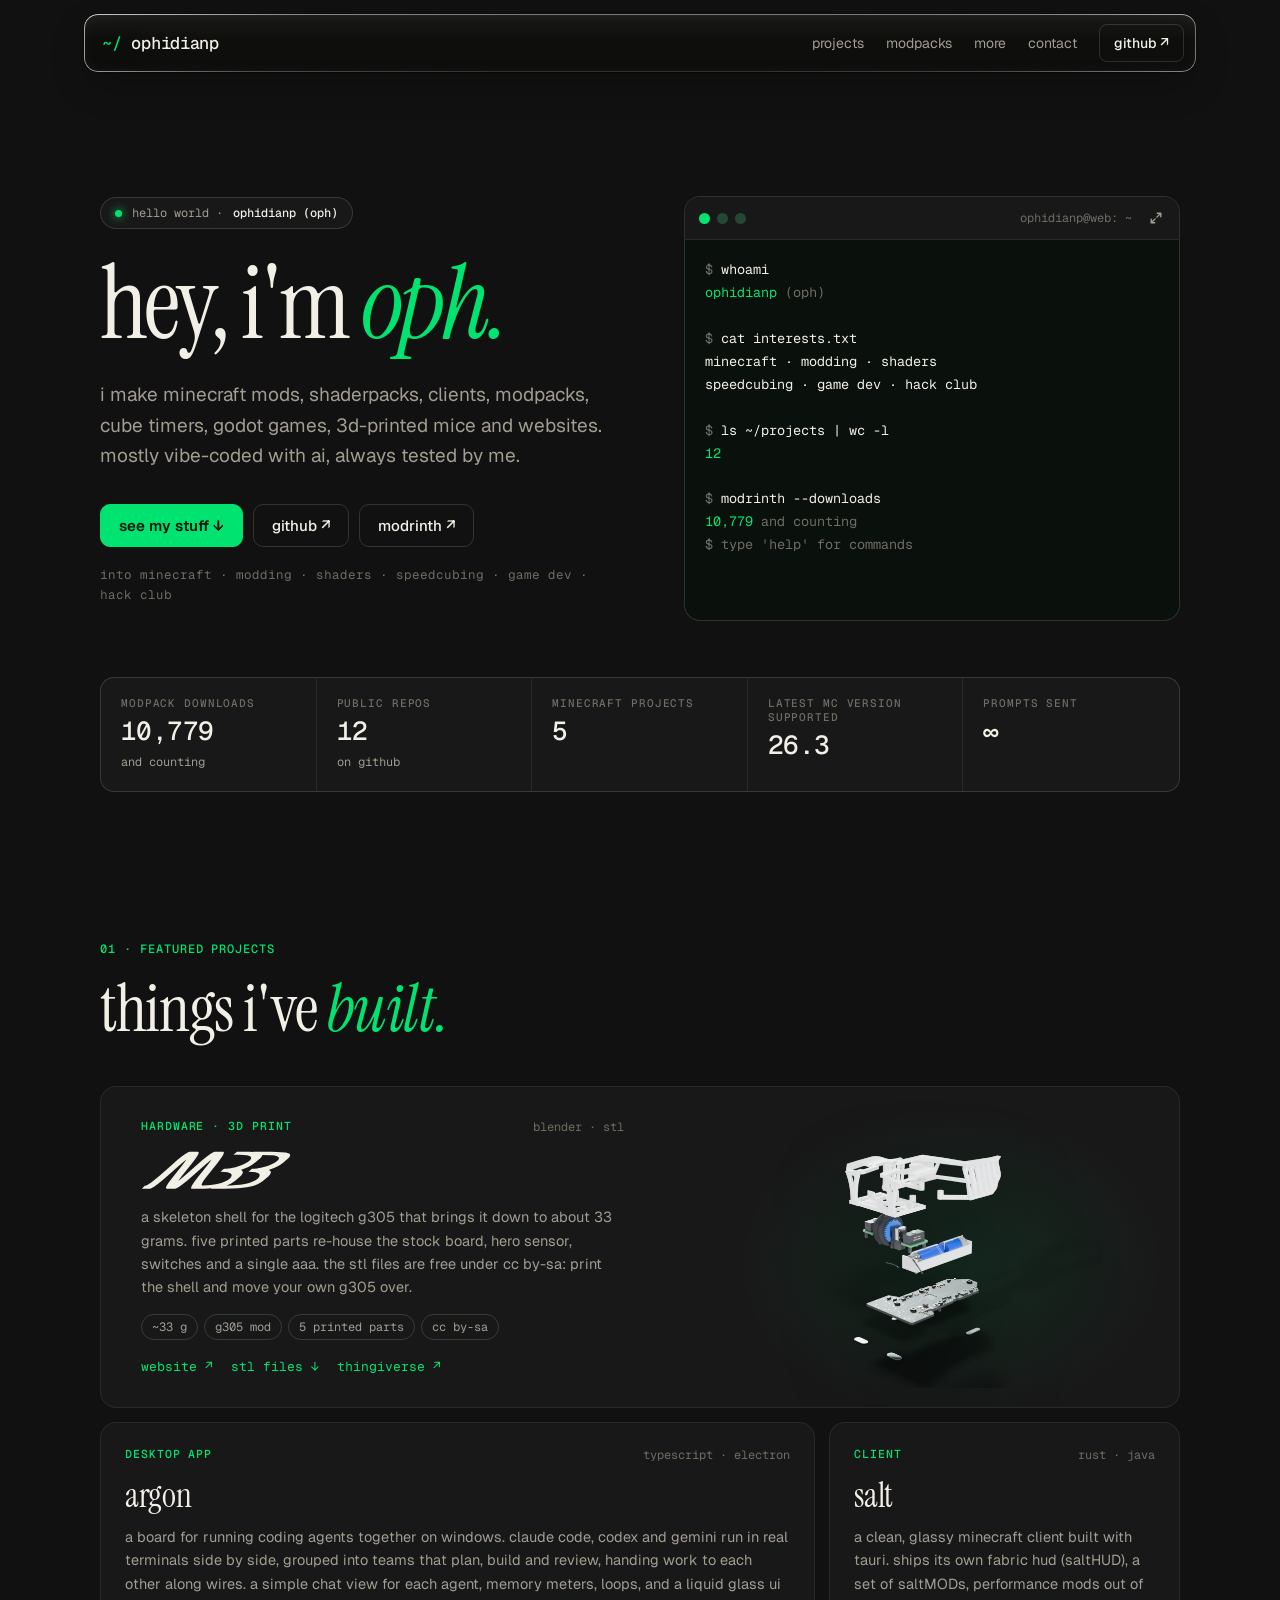
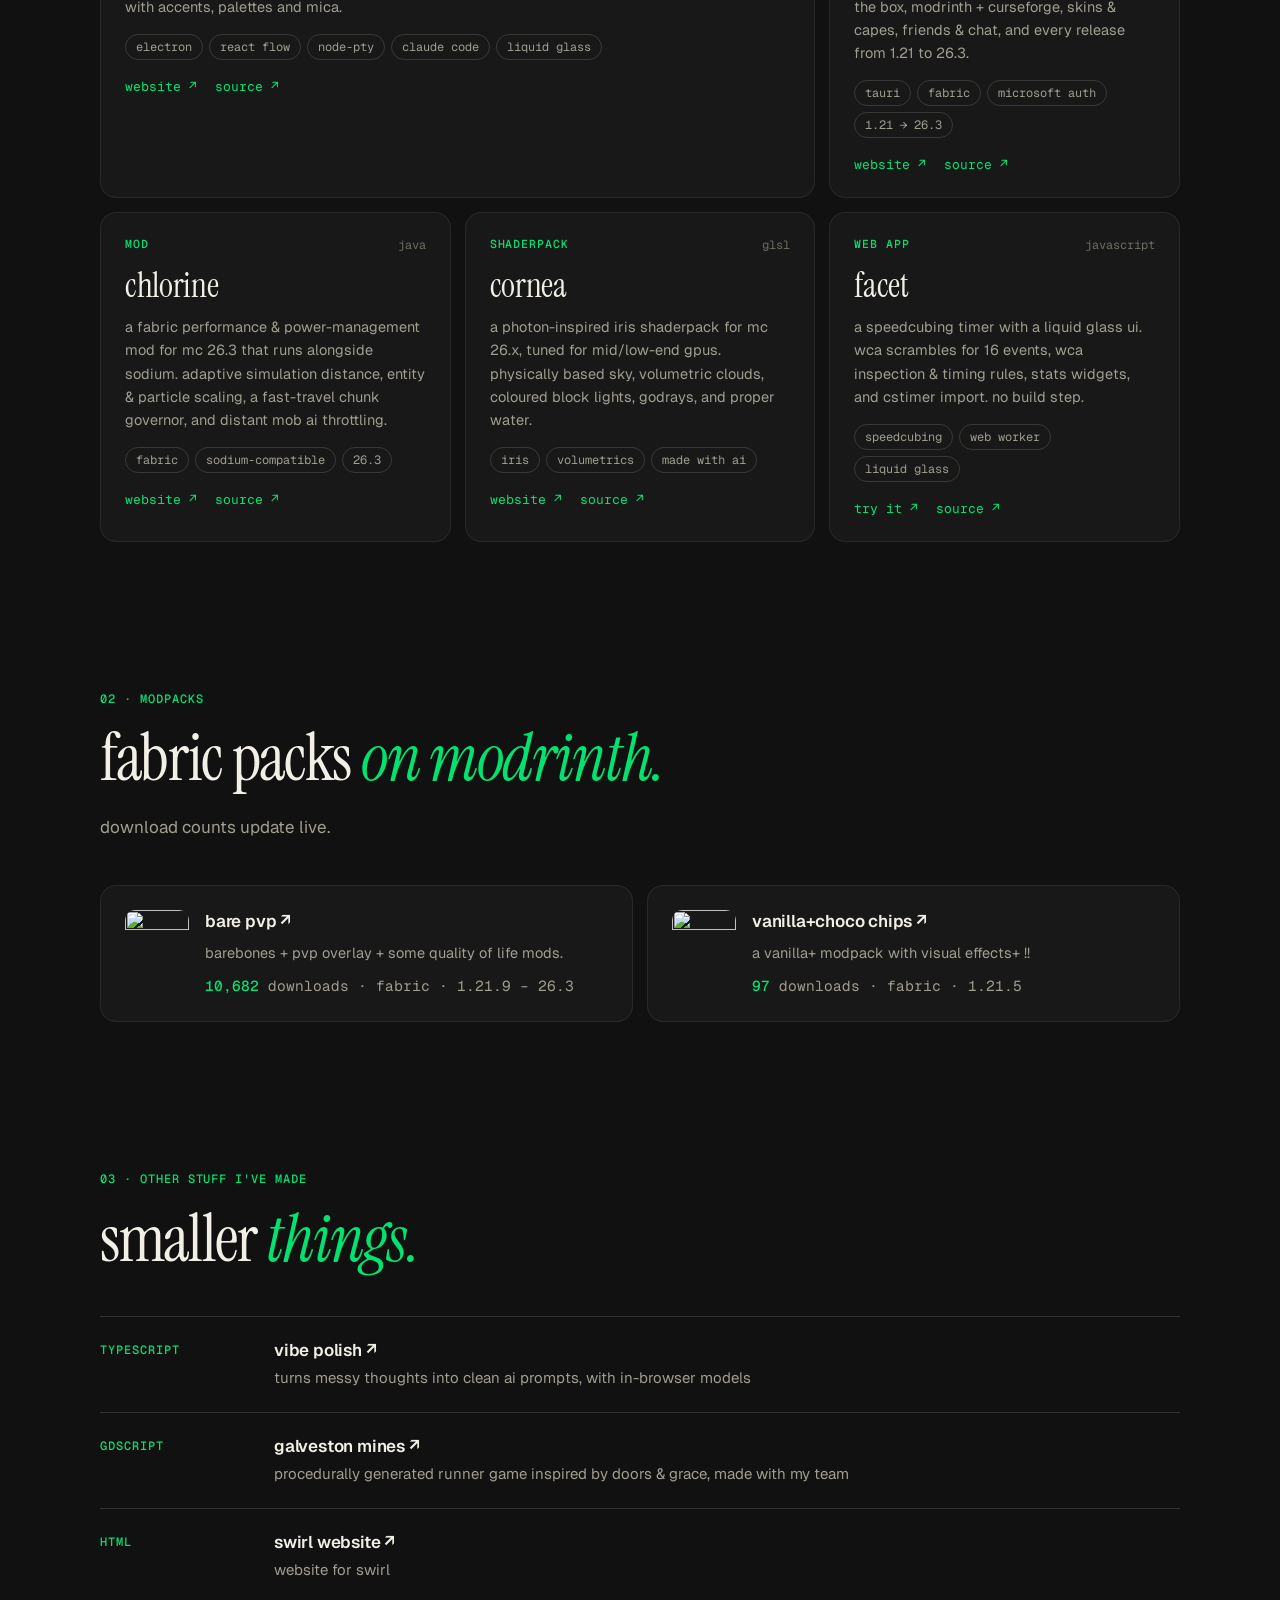
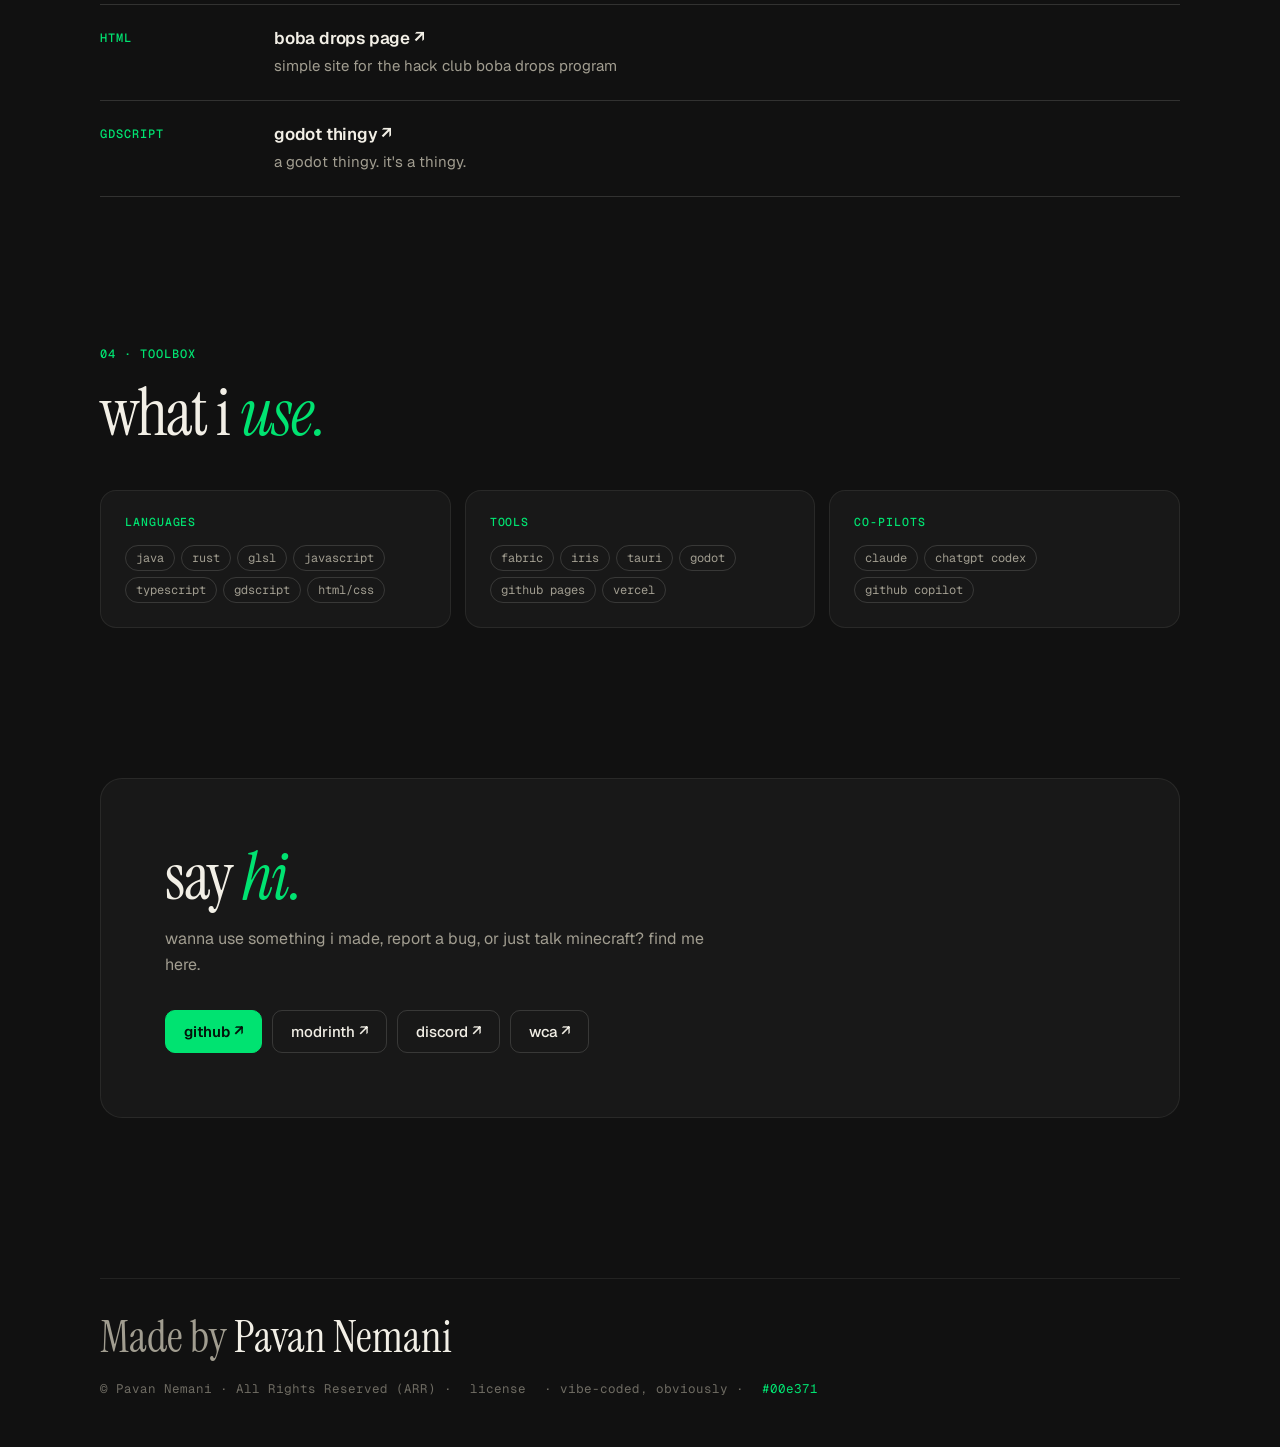
==== commit 39be47e7: "Drop the coming-soon kits line from the Mouse 33 card Co-Authored-By: Claude Opus 5.5 <noreply@anthr" ====
--- a/index.html
+++ b/index.html
@@ -116,7 +116,7 @@
 <h2>things i've <em>built.</em></h2>
 </div>
 <div class="grid ">
-<article class="card project feature"><div class="feature-text"><div class="meta"><span class="label" style="margin:0">hardware · 3d print</span><span class="lang">blender · stl</span></div><h3 class="m33-logo" aria-label="mouse 33"><svg class="base" viewBox="-0.6 -0.6 109.71 28.2" aria-hidden="true"><path id="m33p" fill="currentColor" d="M25.73,6.23 L22.09,9.38 L13.83,16.71 L9.62,20.27 L7.11,22.22 L4.92,23.70 L3.98,24.22 L3.15,24.59 L2.43,24.78 L2.12,24.80 L0.00,27.00 L5.91,26.98 L7.02,26.63 L7.91,26.18 L8.91,25.58 L11.18,23.97 L14.45,21.36 L18.04,18.27 L27.78,9.65 L30.58,7.28 L32.63,5.64 L31.51,7.28 L29.73,9.65 L22.32,18.91 L19.65,22.47 L18.40,24.42 L17.83,25.58 L17.67,26.18 L17.66,26.42 L17.79,26.79 L17.94,26.90 L18.40,27.00 L24.31,26.98 L25.42,26.63 L26.31,26.18 L27.31,25.58 L29.58,23.97 L32.85,21.36 L36.44,18.27 L46.18,9.65 L48.98,7.28 L51.03,5.64 L49.91,7.28 L48.13,9.65 L41.22,18.27 L38.44,21.92 L37.36,23.50 L36.57,24.84 L36.13,25.90 L36.06,26.42 L36.15,26.71 L35.80,27.00 L45.27,26.96 L48.33,26.86 L50.89,26.71 L50.55,27.00 L59.92,26.98 L65.88,26.86 L70.38,26.64 L73.74,26.35 L76.78,25.95 L79.51,25.42 L81.03,25.03 L82.45,24.59 L84.64,23.72 L86.62,22.68 L87.72,21.97 L88.77,21.18 L92.51,17.97 L93.36,17.08 L94.05,16.09 L94.22,15.73 L94.36,15.23 L94.37,14.77 L94.26,14.36 L94.11,14.11 L93.79,13.77 L93.36,13.47 L92.82,13.21 L95.22,12.43 L97.55,11.48 L99.82,10.34 L101.62,9.23 L103.32,7.97 L107.17,4.65 L107.85,3.89 L108.17,3.43 L108.39,3.01 L108.51,2.45 L108.46,2.12 L108.19,1.67 L107.69,1.30 L106.96,0.98 L106.01,0.73 L104.85,0.52 L101.87,0.23 L98.75,0.09 L94.28,0.02 L81.51,0.00 L81.43,0.07 L78.20,0.01 L69.61,0.00 L67.02,2.20 L71.42,2.22 L74.04,2.31 L76.30,2.51 L77.83,2.78 L78.98,3.18 L79.48,3.50 L79.71,3.74 L79.91,4.16 L79.95,4.48 L79.83,5.02 L79.64,5.42 L79.17,6.09 L78.71,6.61 L77.76,7.26 L75.56,8.54 L73.27,9.62 L71.71,10.23 L70.14,10.76 L68.58,11.21 L66.66,11.67 L65.16,11.95 L63.36,12.20 L61.66,12.35 L60.10,12.40 L57.51,14.60 L60.56,14.71 L62.70,15.00 L63.69,15.26 L64.49,15.58 L65.10,15.97 L65.42,16.31 L65.66,16.83 L65.67,17.43 L65.45,18.11 L65.13,18.67 L64.23,19.76 L62.37,20.92 L60.79,21.71 L59.11,22.39 L57.35,22.96 L55.00,23.55 L53.02,23.92 L50.41,24.28 L48.21,24.49 L45.32,24.66 L44.09,24.71 L43.92,24.59 L43.79,24.22 L43.80,23.98 L43.96,23.38 L44.29,22.64 L44.79,21.77 L45.77,20.27 L47.47,17.97 L55.36,8.09 L58.02,4.53 L59.01,3.03 L59.69,1.77 L60.00,0.82 L59.97,0.37 L59.88,0.21 L59.53,0.02 L59.27,0.00 L53.37,0.02 L52.25,0.37 L51.36,0.82 L50.36,1.42 L48.09,3.03 L44.83,5.64 L41.24,8.73 L31.50,17.35 L28.69,19.72 L26.64,21.36 L27.76,19.72 L29.55,17.35 L36.45,8.73 L39.24,5.08 L40.31,3.50 L41.10,2.16 L41.54,1.10 L41.61,0.58 L41.57,0.37 L41.34,0.10 L40.87,0.00 L35.27,0.00 L34.97,0.02 L34.25,0.21 L32.96,0.82 L30.87,2.16 L28.43,4.00ZM61.82,24.70 L63.79,23.91 L64.99,23.33 L66.13,22.68 L67.23,21.97 L68.27,21.18 L71.49,18.45 L72.25,17.74 L72.86,17.08 L73.32,16.47 L73.64,15.91 L73.83,15.39 L73.87,14.77 L73.76,14.36 L73.41,13.88 L73.01,13.57 L72.32,13.21 L74.72,12.43 L77.05,11.48 L79.32,10.34 L81.47,8.99 L83.14,7.70 L86.67,4.65 L87.36,3.89 L87.83,3.22 L88.09,2.63 L88.14,2.24 L93.68,2.43 L95.76,2.60 L97.07,2.78 L98.48,3.09 L99.28,3.39 L99.86,3.74 L100.20,4.16 L100.32,4.65 L100.20,5.21 L99.84,5.86 L99.20,6.62 L97.18,7.93 L94.93,9.11 L93.38,9.78 L91.43,10.51 L89.86,11.00 L87.92,11.50 L86.03,11.89 L84.21,12.16 L82.49,12.33 L80.60,12.40 L78.01,14.60 L81.06,14.71 L83.20,15.00 L84.19,15.26 L84.99,15.58 L85.60,15.97 L85.92,16.31 L86.16,16.83 L86.17,17.43 L85.95,18.11 L85.63,18.67 L84.74,19.75 L82.84,20.92 L81.21,21.71 L78.98,22.54 L77.02,23.09 L74.34,23.65 L71.98,24.00 L68.76,24.34 L65.19,24.57Z"/></svg><svg class="fillp" viewBox="-0.6 -0.6 109.71 28.2" aria-hidden="true"><use href="#m33p"/></svg></h3><p>a skeleton shell for the logitech g305 that brings it down to about 33 grams. five printed parts re-house the stock board, hero sensor, switches and a single aaa. the stl files are free; printed kits and fully assembled mice are coming.</p><ul class="tags"><li>~33 g</li><li>g305 mod</li><li>5 printed parts</li><li>cc by-sa</li></ul><div class="links"><a href="https://ophidianp.github.io/mouse33/">website ↗</a><a href="https://ophidianp.github.io/mouse33/files/mouse33_stl.zip">stl files ↓</a><a href="https://www.thingiverse.com/thing:7298725">thingiverse ↗</a></div></div><a class="feature-img" href="https://ophidianp.github.io/mouse33/" tabindex="-1" aria-hidden="true"><img src="img/mouse33.webp" alt="" width="1400" height="1120" loading="lazy"></a></article>
+<article class="card project feature"><div class="feature-text"><div class="meta"><span class="label" style="margin:0">hardware · 3d print</span><span class="lang">blender · stl</span></div><h3 class="m33-logo" aria-label="mouse 33"><svg class="base" viewBox="-0.6 -0.6 109.71 28.2" aria-hidden="true"><path id="m33p" fill="currentColor" d="M25.73,6.23 L22.09,9.38 L13.83,16.71 L9.62,20.27 L7.11,22.22 L4.92,23.70 L3.98,24.22 L3.15,24.59 L2.43,24.78 L2.12,24.80 L0.00,27.00 L5.91,26.98 L7.02,26.63 L7.91,26.18 L8.91,25.58 L11.18,23.97 L14.45,21.36 L18.04,18.27 L27.78,9.65 L30.58,7.28 L32.63,5.64 L31.51,7.28 L29.73,9.65 L22.32,18.91 L19.65,22.47 L18.40,24.42 L17.83,25.58 L17.67,26.18 L17.66,26.42 L17.79,26.79 L17.94,26.90 L18.40,27.00 L24.31,26.98 L25.42,26.63 L26.31,26.18 L27.31,25.58 L29.58,23.97 L32.85,21.36 L36.44,18.27 L46.18,9.65 L48.98,7.28 L51.03,5.64 L49.91,7.28 L48.13,9.65 L41.22,18.27 L38.44,21.92 L37.36,23.50 L36.57,24.84 L36.13,25.90 L36.06,26.42 L36.15,26.71 L35.80,27.00 L45.27,26.96 L48.33,26.86 L50.89,26.71 L50.55,27.00 L59.92,26.98 L65.88,26.86 L70.38,26.64 L73.74,26.35 L76.78,25.95 L79.51,25.42 L81.03,25.03 L82.45,24.59 L84.64,23.72 L86.62,22.68 L87.72,21.97 L88.77,21.18 L92.51,17.97 L93.36,17.08 L94.05,16.09 L94.22,15.73 L94.36,15.23 L94.37,14.77 L94.26,14.36 L94.11,14.11 L93.79,13.77 L93.36,13.47 L92.82,13.21 L95.22,12.43 L97.55,11.48 L99.82,10.34 L101.62,9.23 L103.32,7.97 L107.17,4.65 L107.85,3.89 L108.17,3.43 L108.39,3.01 L108.51,2.45 L108.46,2.12 L108.19,1.67 L107.69,1.30 L106.96,0.98 L106.01,0.73 L104.85,0.52 L101.87,0.23 L98.75,0.09 L94.28,0.02 L81.51,0.00 L81.43,0.07 L78.20,0.01 L69.61,0.00 L67.02,2.20 L71.42,2.22 L74.04,2.31 L76.30,2.51 L77.83,2.78 L78.98,3.18 L79.48,3.50 L79.71,3.74 L79.91,4.16 L79.95,4.48 L79.83,5.02 L79.64,5.42 L79.17,6.09 L78.71,6.61 L77.76,7.26 L75.56,8.54 L73.27,9.62 L71.71,10.23 L70.14,10.76 L68.58,11.21 L66.66,11.67 L65.16,11.95 L63.36,12.20 L61.66,12.35 L60.10,12.40 L57.51,14.60 L60.56,14.71 L62.70,15.00 L63.69,15.26 L64.49,15.58 L65.10,15.97 L65.42,16.31 L65.66,16.83 L65.67,17.43 L65.45,18.11 L65.13,18.67 L64.23,19.76 L62.37,20.92 L60.79,21.71 L59.11,22.39 L57.35,22.96 L55.00,23.55 L53.02,23.92 L50.41,24.28 L48.21,24.49 L45.32,24.66 L44.09,24.71 L43.92,24.59 L43.79,24.22 L43.80,23.98 L43.96,23.38 L44.29,22.64 L44.79,21.77 L45.77,20.27 L47.47,17.97 L55.36,8.09 L58.02,4.53 L59.01,3.03 L59.69,1.77 L60.00,0.82 L59.97,0.37 L59.88,0.21 L59.53,0.02 L59.27,0.00 L53.37,0.02 L52.25,0.37 L51.36,0.82 L50.36,1.42 L48.09,3.03 L44.83,5.64 L41.24,8.73 L31.50,17.35 L28.69,19.72 L26.64,21.36 L27.76,19.72 L29.55,17.35 L36.45,8.73 L39.24,5.08 L40.31,3.50 L41.10,2.16 L41.54,1.10 L41.61,0.58 L41.57,0.37 L41.34,0.10 L40.87,0.00 L35.27,0.00 L34.97,0.02 L34.25,0.21 L32.96,0.82 L30.87,2.16 L28.43,4.00ZM61.82,24.70 L63.79,23.91 L64.99,23.33 L66.13,22.68 L67.23,21.97 L68.27,21.18 L71.49,18.45 L72.25,17.74 L72.86,17.08 L73.32,16.47 L73.64,15.91 L73.83,15.39 L73.87,14.77 L73.76,14.36 L73.41,13.88 L73.01,13.57 L72.32,13.21 L74.72,12.43 L77.05,11.48 L79.32,10.34 L81.47,8.99 L83.14,7.70 L86.67,4.65 L87.36,3.89 L87.83,3.22 L88.09,2.63 L88.14,2.24 L93.68,2.43 L95.76,2.60 L97.07,2.78 L98.48,3.09 L99.28,3.39 L99.86,3.74 L100.20,4.16 L100.32,4.65 L100.20,5.21 L99.84,5.86 L99.20,6.62 L97.18,7.93 L94.93,9.11 L93.38,9.78 L91.43,10.51 L89.86,11.00 L87.92,11.50 L86.03,11.89 L84.21,12.16 L82.49,12.33 L80.60,12.40 L78.01,14.60 L81.06,14.71 L83.20,15.00 L84.19,15.26 L84.99,15.58 L85.60,15.97 L85.92,16.31 L86.16,16.83 L86.17,17.43 L85.95,18.11 L85.63,18.67 L84.74,19.75 L82.84,20.92 L81.21,21.71 L78.98,22.54 L77.02,23.09 L74.34,23.65 L71.98,24.00 L68.76,24.34 L65.19,24.57Z"/></svg><svg class="fillp" viewBox="-0.6 -0.6 109.71 28.2" aria-hidden="true"><use href="#m33p"/></svg></h3><p>a skeleton shell for the logitech g305 that brings it down to about 33 grams. five printed parts re-house the stock board, hero sensor, switches and a single aaa. the stl files are free under cc by-sa: print the shell and move your own g305 over.</p><ul class="tags"><li>~33 g</li><li>g305 mod</li><li>5 printed parts</li><li>cc by-sa</li></ul><div class="links"><a href="https://ophidianp.github.io/mouse33/">website ↗</a><a href="https://ophidianp.github.io/mouse33/files/mouse33_stl.zip">stl files ↓</a><a href="https://www.thingiverse.com/thing:7298725">thingiverse ↗</a></div></div><a class="feature-img" href="https://ophidianp.github.io/mouse33/" tabindex="-1" aria-hidden="true"><img src="img/mouse33.webp" alt="" width="1400" height="1120" loading="lazy"></a></article>
 <article class="card project wide"><div class="meta"><span class="label" style="margin:0">desktop app</span><span class="lang">typescript · electron</span></div><h3>argon</h3><p>a board for running coding agents together on windows. claude code, codex and gemini run in real terminals side by side, grouped into teams that plan, build and review, handing work to each other along wires. a simple chat view for each agent, memory meters, loops, and a liquid glass ui with accents, palettes and mica.</p><ul class="tags"><li>electron</li><li>react flow</li><li>node-pty</li><li>claude code</li><li>liquid glass</li></ul><div class="links"><a href="https://ophidianp.github.io/argon/">website ↗</a><a href="https://github.com/ophidianp/argon">source ↗</a></div></article>
 <article class="card project "><div class="meta"><span class="label" style="margin:0">client</span><span class="lang">rust · java</span></div><h3>salt</h3><p>a clean, glassy minecraft client built with tauri. ships its own fabric hud (saltHUD), a set of saltMODs, performance mods out of the box, modrinth + curseforge, skins &amp; capes, friends &amp; chat, and every release from 1.21 to 26.3.</p><ul class="tags"><li>tauri</li><li>fabric</li><li>microsoft auth</li><li>1.21 → 26.3</li></ul><div class="links"><a href="https://ophidianp.github.io/Salt/">website ↗</a><a href="https://github.com/ophidianp/Salt">source ↗</a></div></article>
 <article class="card project "><div class="meta"><span class="label" style="margin:0">mod</span><span class="lang">java</span></div><h3>chlorine</h3><p>a fabric performance &amp; power-management mod for mc 26.3 that runs alongside sodium. adaptive simulation distance, entity &amp; particle scaling, a fast-travel chunk governor, and distant mob ai throttling.</p><ul class="tags"><li>fabric</li><li>sodium-compatible</li><li>26.3</li></ul><div class="links"><a href="https://ophidianp.github.io/chlorine/">website ↗</a><a href="https://github.com/ophidianp/chlorine">source ↗</a></div></article>
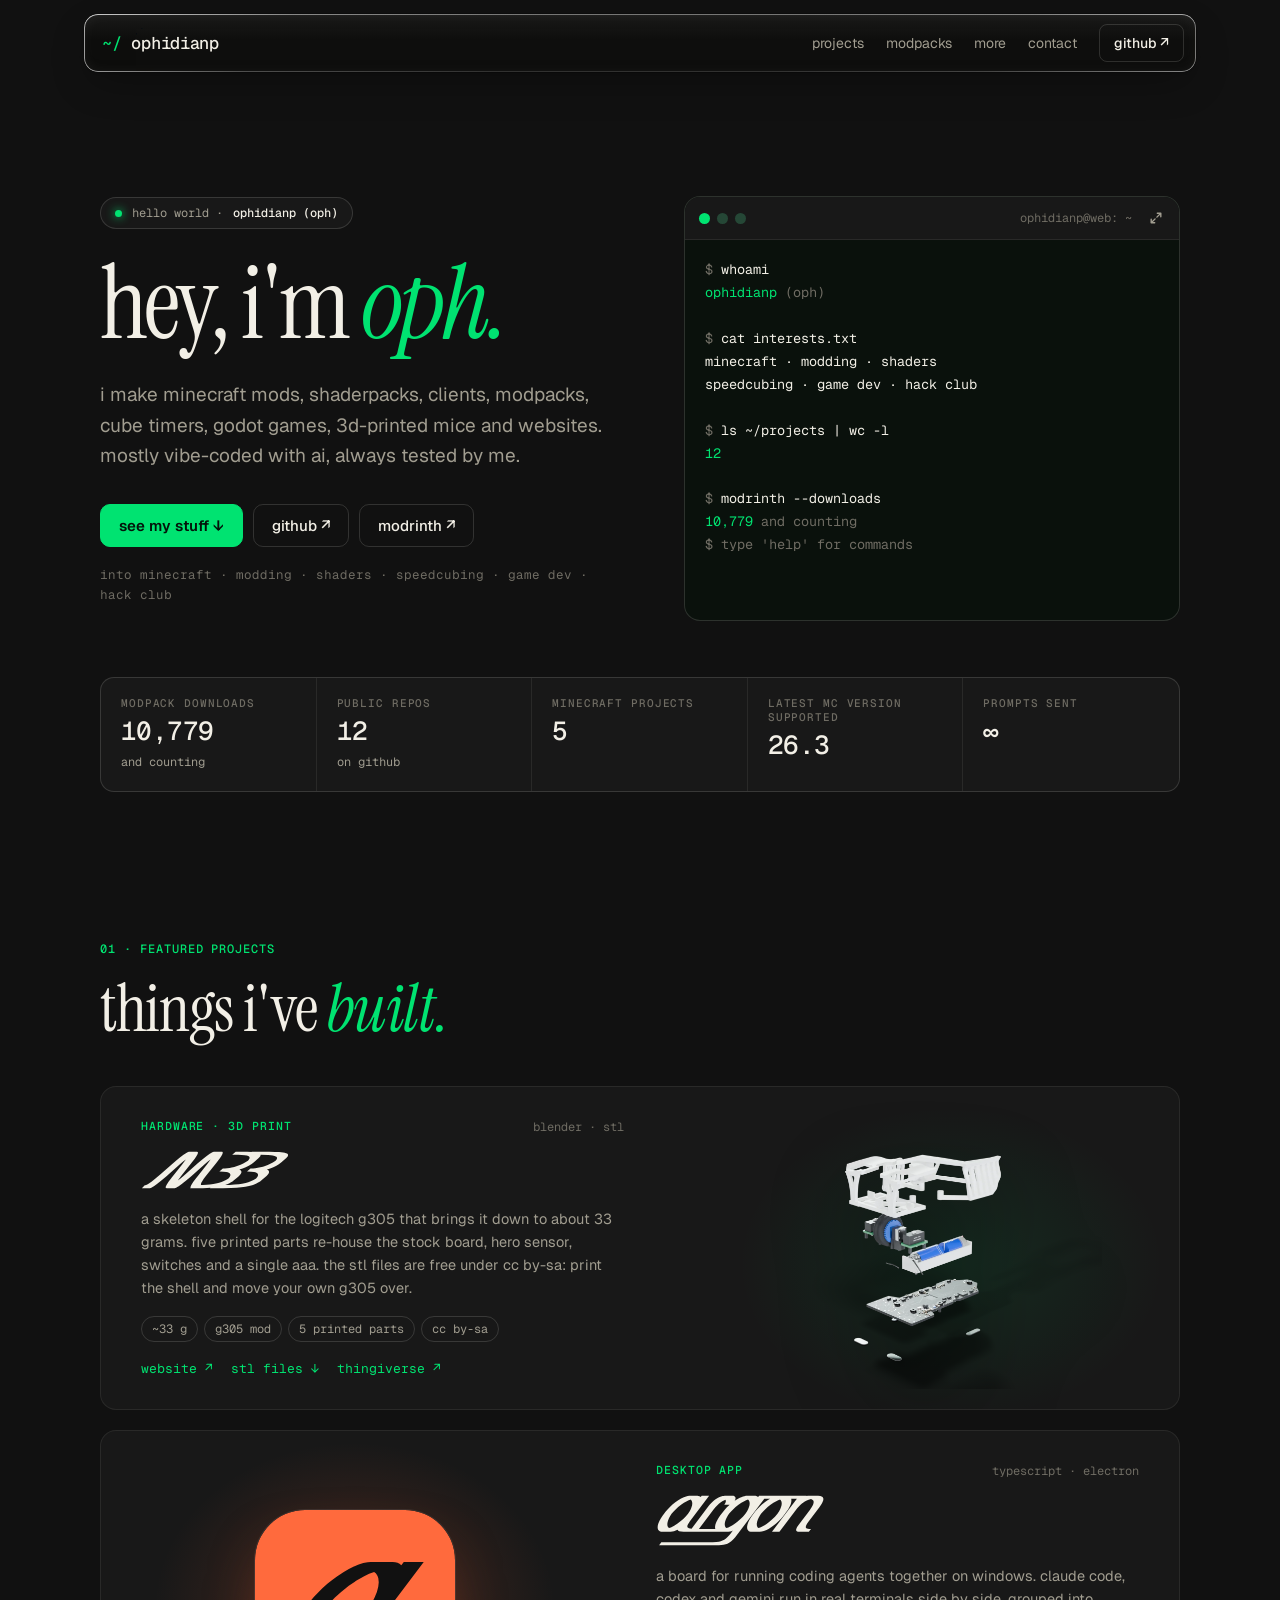
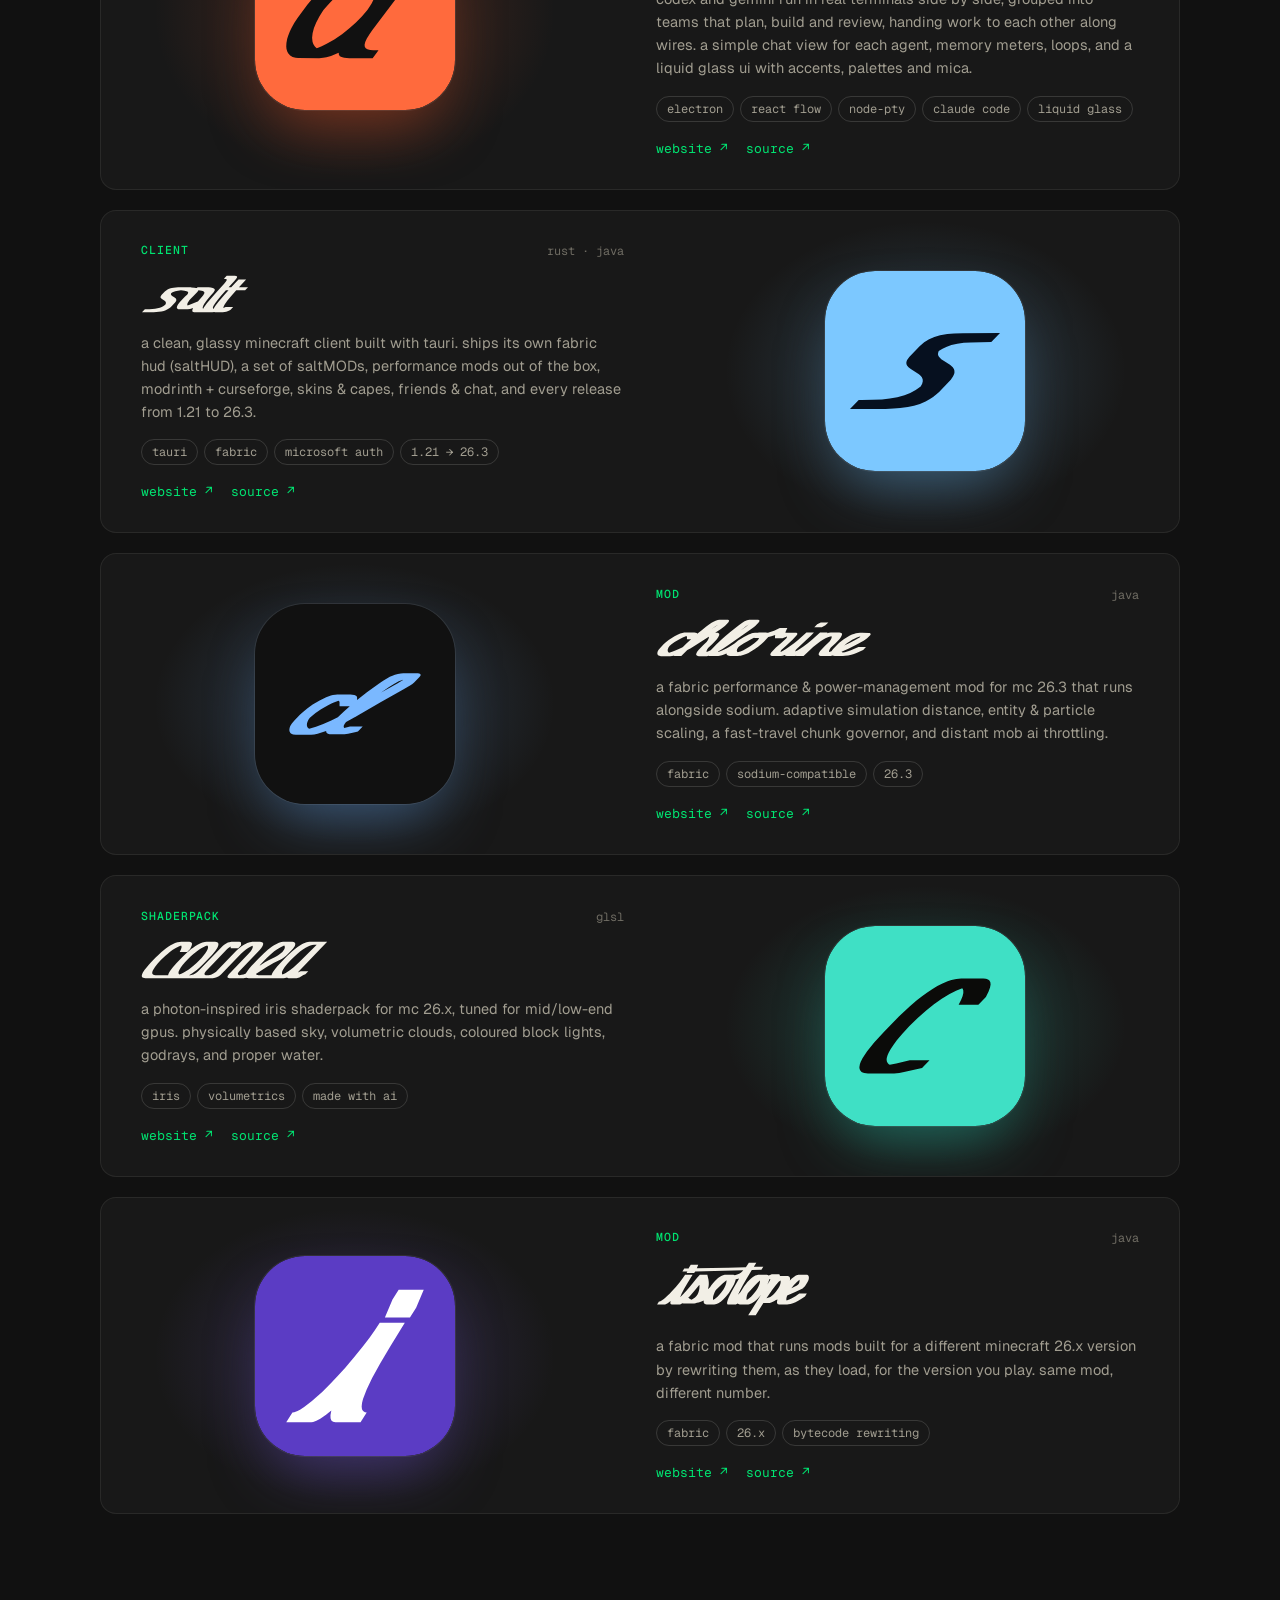
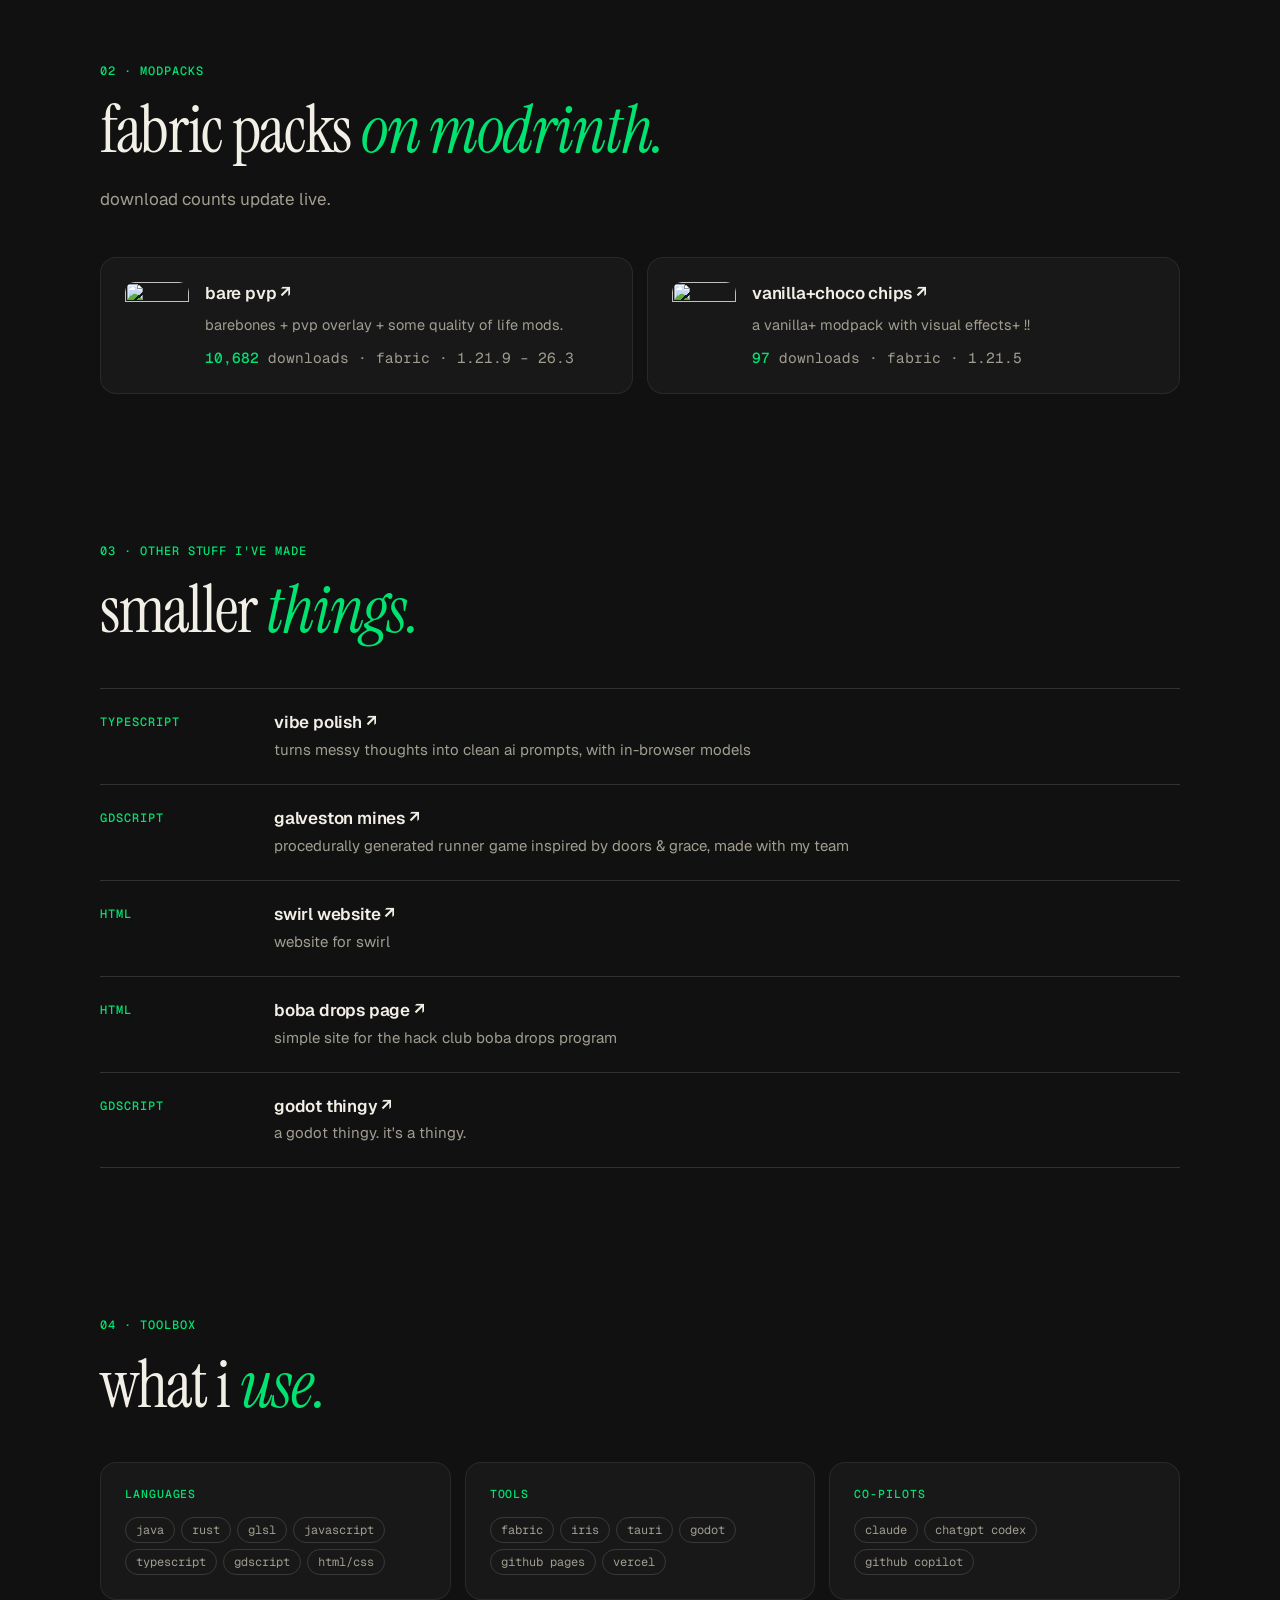
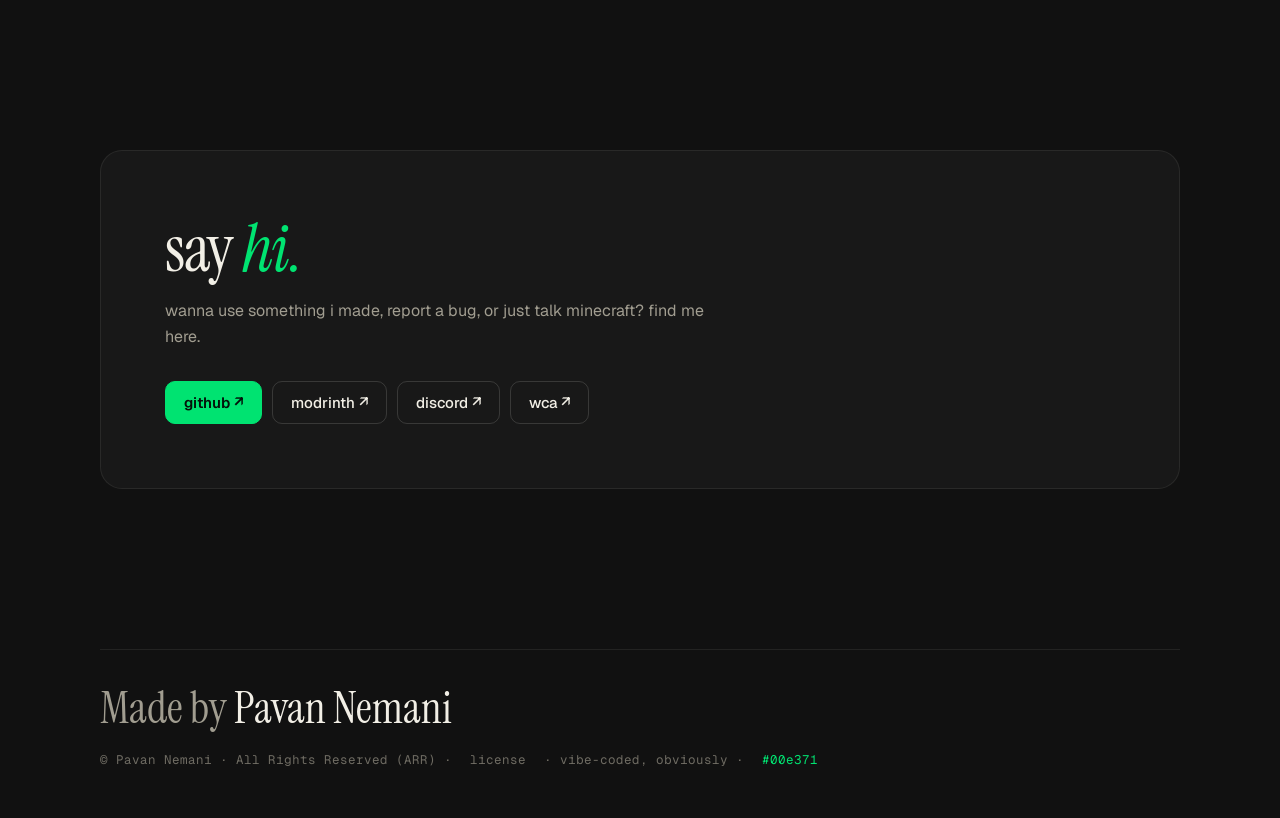
==== commit a33e6a5e: "Give every project a big card with its logo and app icon Swap facet for isotope. Each project now us" ====
--- a/index.html
+++ b/index.html
@@ -11,7 +11,7 @@
 <link rel="preconnect" href="https://fonts.gstatic.com" crossorigin>
 <link rel="stylesheet" href="https://fonts.googleapis.com/css2?family=Geist:wght@400;500;600&amp;family=Geist+Mono:wght@400;500&amp;family=Instrument+Serif:ital@0;1&amp;display=swap">
 <link rel="stylesheet" href="liquid-glass.css?v=2">
-<link rel="stylesheet" href="style.css?v=9">
+<link rel="stylesheet" href="style.css?v=10">
 <script src="liquid-glass.js?v=2" data-auto defer></script>
 <link rel="canonical" href="https://ophidianp.github.io/">
 <meta name="author" content="ophidianp">
@@ -46,7 +46,7 @@
   } catch (e) {}
 </script>
 <script src="script.js?v=4" defer></script>
-<script src="terminal.js?v=4" defer></script>
+<script src="terminal.js?v=5" defer></script>
 </head>
 <body>
 <header class="header" data-glass="60">
@@ -116,12 +116,12 @@
 <h2>things i've <em>built.</em></h2>
 </div>
 <div class="grid ">
-<article class="card project feature"><div class="feature-text"><div class="meta"><span class="label" style="margin:0">hardware · 3d print</span><span class="lang">blender · stl</span></div><h3 class="m33-logo" aria-label="mouse 33"><svg class="base" viewBox="-0.6 -0.6 109.71 28.2" aria-hidden="true"><path id="m33p" fill="currentColor" d="M25.73,6.23 L22.09,9.38 L13.83,16.71 L9.62,20.27 L7.11,22.22 L4.92,23.70 L3.98,24.22 L3.15,24.59 L2.43,24.78 L2.12,24.80 L0.00,27.00 L5.91,26.98 L7.02,26.63 L7.91,26.18 L8.91,25.58 L11.18,23.97 L14.45,21.36 L18.04,18.27 L27.78,9.65 L30.58,7.28 L32.63,5.64 L31.51,7.28 L29.73,9.65 L22.32,18.91 L19.65,22.47 L18.40,24.42 L17.83,25.58 L17.67,26.18 L17.66,26.42 L17.79,26.79 L17.94,26.90 L18.40,27.00 L24.31,26.98 L25.42,26.63 L26.31,26.18 L27.31,25.58 L29.58,23.97 L32.85,21.36 L36.44,18.27 L46.18,9.65 L48.98,7.28 L51.03,5.64 L49.91,7.28 L48.13,9.65 L41.22,18.27 L38.44,21.92 L37.36,23.50 L36.57,24.84 L36.13,25.90 L36.06,26.42 L36.15,26.71 L35.80,27.00 L45.27,26.96 L48.33,26.86 L50.89,26.71 L50.55,27.00 L59.92,26.98 L65.88,26.86 L70.38,26.64 L73.74,26.35 L76.78,25.95 L79.51,25.42 L81.03,25.03 L82.45,24.59 L84.64,23.72 L86.62,22.68 L87.72,21.97 L88.77,21.18 L92.51,17.97 L93.36,17.08 L94.05,16.09 L94.22,15.73 L94.36,15.23 L94.37,14.77 L94.26,14.36 L94.11,14.11 L93.79,13.77 L93.36,13.47 L92.82,13.21 L95.22,12.43 L97.55,11.48 L99.82,10.34 L101.62,9.23 L103.32,7.97 L107.17,4.65 L107.85,3.89 L108.17,3.43 L108.39,3.01 L108.51,2.45 L108.46,2.12 L108.19,1.67 L107.69,1.30 L106.96,0.98 L106.01,0.73 L104.85,0.52 L101.87,0.23 L98.75,0.09 L94.28,0.02 L81.51,0.00 L81.43,0.07 L78.20,0.01 L69.61,0.00 L67.02,2.20 L71.42,2.22 L74.04,2.31 L76.30,2.51 L77.83,2.78 L78.98,3.18 L79.48,3.50 L79.71,3.74 L79.91,4.16 L79.95,4.48 L79.83,5.02 L79.64,5.42 L79.17,6.09 L78.71,6.61 L77.76,7.26 L75.56,8.54 L73.27,9.62 L71.71,10.23 L70.14,10.76 L68.58,11.21 L66.66,11.67 L65.16,11.95 L63.36,12.20 L61.66,12.35 L60.10,12.40 L57.51,14.60 L60.56,14.71 L62.70,15.00 L63.69,15.26 L64.49,15.58 L65.10,15.97 L65.42,16.31 L65.66,16.83 L65.67,17.43 L65.45,18.11 L65.13,18.67 L64.23,19.76 L62.37,20.92 L60.79,21.71 L59.11,22.39 L57.35,22.96 L55.00,23.55 L53.02,23.92 L50.41,24.28 L48.21,24.49 L45.32,24.66 L44.09,24.71 L43.92,24.59 L43.79,24.22 L43.80,23.98 L43.96,23.38 L44.29,22.64 L44.79,21.77 L45.77,20.27 L47.47,17.97 L55.36,8.09 L58.02,4.53 L59.01,3.03 L59.69,1.77 L60.00,0.82 L59.97,0.37 L59.88,0.21 L59.53,0.02 L59.27,0.00 L53.37,0.02 L52.25,0.37 L51.36,0.82 L50.36,1.42 L48.09,3.03 L44.83,5.64 L41.24,8.73 L31.50,17.35 L28.69,19.72 L26.64,21.36 L27.76,19.72 L29.55,17.35 L36.45,8.73 L39.24,5.08 L40.31,3.50 L41.10,2.16 L41.54,1.10 L41.61,0.58 L41.57,0.37 L41.34,0.10 L40.87,0.00 L35.27,0.00 L34.97,0.02 L34.25,0.21 L32.96,0.82 L30.87,2.16 L28.43,4.00ZM61.82,24.70 L63.79,23.91 L64.99,23.33 L66.13,22.68 L67.23,21.97 L68.27,21.18 L71.49,18.45 L72.25,17.74 L72.86,17.08 L73.32,16.47 L73.64,15.91 L73.83,15.39 L73.87,14.77 L73.76,14.36 L73.41,13.88 L73.01,13.57 L72.32,13.21 L74.72,12.43 L77.05,11.48 L79.32,10.34 L81.47,8.99 L83.14,7.70 L86.67,4.65 L87.36,3.89 L87.83,3.22 L88.09,2.63 L88.14,2.24 L93.68,2.43 L95.76,2.60 L97.07,2.78 L98.48,3.09 L99.28,3.39 L99.86,3.74 L100.20,4.16 L100.32,4.65 L100.20,5.21 L99.84,5.86 L99.20,6.62 L97.18,7.93 L94.93,9.11 L93.38,9.78 L91.43,10.51 L89.86,11.00 L87.92,11.50 L86.03,11.89 L84.21,12.16 L82.49,12.33 L80.60,12.40 L78.01,14.60 L81.06,14.71 L83.20,15.00 L84.19,15.26 L84.99,15.58 L85.60,15.97 L85.92,16.31 L86.16,16.83 L86.17,17.43 L85.95,18.11 L85.63,18.67 L84.74,19.75 L82.84,20.92 L81.21,21.71 L78.98,22.54 L77.02,23.09 L74.34,23.65 L71.98,24.00 L68.76,24.34 L65.19,24.57Z"/></svg><svg class="fillp" viewBox="-0.6 -0.6 109.71 28.2" aria-hidden="true"><use href="#m33p"/></svg></h3><p>a skeleton shell for the logitech g305 that brings it down to about 33 grams. five printed parts re-house the stock board, hero sensor, switches and a single aaa. the stl files are free under cc by-sa: print the shell and move your own g305 over.</p><ul class="tags"><li>~33 g</li><li>g305 mod</li><li>5 printed parts</li><li>cc by-sa</li></ul><div class="links"><a href="https://ophidianp.github.io/mouse33/">website ↗</a><a href="https://ophidianp.github.io/mouse33/files/mouse33_stl.zip">stl files ↓</a><a href="https://www.thingiverse.com/thing:7298725">thingiverse ↗</a></div></div><a class="feature-img" href="https://ophidianp.github.io/mouse33/" tabindex="-1" aria-hidden="true"><img src="img/mouse33.webp" alt="" width="1400" height="1120" loading="lazy"></a></article>
-<article class="card project wide"><div class="meta"><span class="label" style="margin:0">desktop app</span><span class="lang">typescript · electron</span></div><h3>argon</h3><p>a board for running coding agents together on windows. claude code, codex and gemini run in real terminals side by side, grouped into teams that plan, build and review, handing work to each other along wires. a simple chat view for each agent, memory meters, loops, and a liquid glass ui with accents, palettes and mica.</p><ul class="tags"><li>electron</li><li>react flow</li><li>node-pty</li><li>claude code</li><li>liquid glass</li></ul><div class="links"><a href="https://ophidianp.github.io/argon/">website ↗</a><a href="https://github.com/ophidianp/argon">source ↗</a></div></article>
-<article class="card project "><div class="meta"><span class="label" style="margin:0">client</span><span class="lang">rust · java</span></div><h3>salt</h3><p>a clean, glassy minecraft client built with tauri. ships its own fabric hud (saltHUD), a set of saltMODs, performance mods out of the box, modrinth + curseforge, skins &amp; capes, friends &amp; chat, and every release from 1.21 to 26.3.</p><ul class="tags"><li>tauri</li><li>fabric</li><li>microsoft auth</li><li>1.21 → 26.3</li></ul><div class="links"><a href="https://ophidianp.github.io/Salt/">website ↗</a><a href="https://github.com/ophidianp/Salt">source ↗</a></div></article>
-<article class="card project "><div class="meta"><span class="label" style="margin:0">mod</span><span class="lang">java</span></div><h3>chlorine</h3><p>a fabric performance &amp; power-management mod for mc 26.3 that runs alongside sodium. adaptive simulation distance, entity &amp; particle scaling, a fast-travel chunk governor, and distant mob ai throttling.</p><ul class="tags"><li>fabric</li><li>sodium-compatible</li><li>26.3</li></ul><div class="links"><a href="https://ophidianp.github.io/chlorine/">website ↗</a><a href="https://github.com/ophidianp/chlorine">source ↗</a></div></article>
-<article class="card project "><div class="meta"><span class="label" style="margin:0">shaderpack</span><span class="lang">glsl</span></div><h3>cornea</h3><p>a photon-inspired iris shaderpack for mc 26.x, tuned for mid/low-end gpus. physically based sky, volumetric clouds, coloured block lights, godrays, and proper water.</p><ul class="tags"><li>iris</li><li>volumetrics</li><li>made with ai</li></ul><div class="links"><a href="https://ophidianp.github.io/cornea/">website ↗</a><a href="https://github.com/ophidianp/cornea">source ↗</a></div></article>
-<article class="card project "><div class="meta"><span class="label" style="margin:0">web app</span><span class="lang">javascript</span></div><h3>facet</h3><p>a speedcubing timer with a liquid glass ui. wca scrambles for 16 events, wca inspection &amp; timing rules, stats widgets, and cstimer import. no build step.</p><ul class="tags"><li>speedcubing</li><li>web worker</li><li>liquid glass</li></ul><div class="links"><a href="https://ophidianp.github.io/facet/">try it ↗</a><a href="https://github.com/ophidianp/facet">source ↗</a></div></article>
+<article class="card project feature" style="--fill:#5872F2"><div class="feature-text"><div class="meta"><span class="label" style="margin:0">hardware · 3d print</span><span class="lang">blender · stl</span></div><h3 class="proj-logo" aria-label="mouse 33" style="width:148px;height:38px"><svg class="base" viewBox="-0.6 -0.6 109.71 28.2" aria-hidden="true"><path id="m33p" fill="currentColor" d="M25.73,6.23 L22.09,9.38 L13.83,16.71 L9.62,20.27 L7.11,22.22 L4.92,23.70 L3.98,24.22 L3.15,24.59 L2.43,24.78 L2.12,24.80 L0.00,27.00 L5.91,26.98 L7.02,26.63 L7.91,26.18 L8.91,25.58 L11.18,23.97 L14.45,21.36 L18.04,18.27 L27.78,9.65 L30.58,7.28 L32.63,5.64 L31.51,7.28 L29.73,9.65 L22.32,18.91 L19.65,22.47 L18.40,24.42 L17.83,25.58 L17.67,26.18 L17.66,26.42 L17.79,26.79 L17.94,26.90 L18.40,27.00 L24.31,26.98 L25.42,26.63 L26.31,26.18 L27.31,25.58 L29.58,23.97 L32.85,21.36 L36.44,18.27 L46.18,9.65 L48.98,7.28 L51.03,5.64 L49.91,7.28 L48.13,9.65 L41.22,18.27 L38.44,21.92 L37.36,23.50 L36.57,24.84 L36.13,25.90 L36.06,26.42 L36.15,26.71 L35.80,27.00 L45.27,26.96 L48.33,26.86 L50.89,26.71 L50.55,27.00 L59.92,26.98 L65.88,26.86 L70.38,26.64 L73.74,26.35 L76.78,25.95 L79.51,25.42 L81.03,25.03 L82.45,24.59 L84.64,23.72 L86.62,22.68 L87.72,21.97 L88.77,21.18 L92.51,17.97 L93.36,17.08 L94.05,16.09 L94.22,15.73 L94.36,15.23 L94.37,14.77 L94.26,14.36 L94.11,14.11 L93.79,13.77 L93.36,13.47 L92.82,13.21 L95.22,12.43 L97.55,11.48 L99.82,10.34 L101.62,9.23 L103.32,7.97 L107.17,4.65 L107.85,3.89 L108.17,3.43 L108.39,3.01 L108.51,2.45 L108.46,2.12 L108.19,1.67 L107.69,1.30 L106.96,0.98 L106.01,0.73 L104.85,0.52 L101.87,0.23 L98.75,0.09 L94.28,0.02 L81.51,0.00 L81.43,0.07 L78.20,0.01 L69.61,0.00 L67.02,2.20 L71.42,2.22 L74.04,2.31 L76.30,2.51 L77.83,2.78 L78.98,3.18 L79.48,3.50 L79.71,3.74 L79.91,4.16 L79.95,4.48 L79.83,5.02 L79.64,5.42 L79.17,6.09 L78.71,6.61 L77.76,7.26 L75.56,8.54 L73.27,9.62 L71.71,10.23 L70.14,10.76 L68.58,11.21 L66.66,11.67 L65.16,11.95 L63.36,12.20 L61.66,12.35 L60.10,12.40 L57.51,14.60 L60.56,14.71 L62.70,15.00 L63.69,15.26 L64.49,15.58 L65.10,15.97 L65.42,16.31 L65.66,16.83 L65.67,17.43 L65.45,18.11 L65.13,18.67 L64.23,19.76 L62.37,20.92 L60.79,21.71 L59.11,22.39 L57.35,22.96 L55.00,23.55 L53.02,23.92 L50.41,24.28 L48.21,24.49 L45.32,24.66 L44.09,24.71 L43.92,24.59 L43.79,24.22 L43.80,23.98 L43.96,23.38 L44.29,22.64 L44.79,21.77 L45.77,20.27 L47.47,17.97 L55.36,8.09 L58.02,4.53 L59.01,3.03 L59.69,1.77 L60.00,0.82 L59.97,0.37 L59.88,0.21 L59.53,0.02 L59.27,0.00 L53.37,0.02 L52.25,0.37 L51.36,0.82 L50.36,1.42 L48.09,3.03 L44.83,5.64 L41.24,8.73 L31.50,17.35 L28.69,19.72 L26.64,21.36 L27.76,19.72 L29.55,17.35 L36.45,8.73 L39.24,5.08 L40.31,3.50 L41.10,2.16 L41.54,1.10 L41.61,0.58 L41.57,0.37 L41.34,0.10 L40.87,0.00 L35.27,0.00 L34.97,0.02 L34.25,0.21 L32.96,0.82 L30.87,2.16 L28.43,4.00ZM61.82,24.70 L63.79,23.91 L64.99,23.33 L66.13,22.68 L67.23,21.97 L68.27,21.18 L71.49,18.45 L72.25,17.74 L72.86,17.08 L73.32,16.47 L73.64,15.91 L73.83,15.39 L73.87,14.77 L73.76,14.36 L73.41,13.88 L73.01,13.57 L72.32,13.21 L74.72,12.43 L77.05,11.48 L79.32,10.34 L81.47,8.99 L83.14,7.70 L86.67,4.65 L87.36,3.89 L87.83,3.22 L88.09,2.63 L88.14,2.24 L93.68,2.43 L95.76,2.60 L97.07,2.78 L98.48,3.09 L99.28,3.39 L99.86,3.74 L100.20,4.16 L100.32,4.65 L100.20,5.21 L99.84,5.86 L99.20,6.62 L97.18,7.93 L94.93,9.11 L93.38,9.78 L91.43,10.51 L89.86,11.00 L87.92,11.50 L86.03,11.89 L84.21,12.16 L82.49,12.33 L80.60,12.40 L78.01,14.60 L81.06,14.71 L83.20,15.00 L84.19,15.26 L84.99,15.58 L85.60,15.97 L85.92,16.31 L86.16,16.83 L86.17,17.43 L85.95,18.11 L85.63,18.67 L84.74,19.75 L82.84,20.92 L81.21,21.71 L78.98,22.54 L77.02,23.09 L74.34,23.65 L71.98,24.00 L68.76,24.34 L65.19,24.57Z"/></svg><svg class="fillp" viewBox="-0.6 -0.6 109.71 28.2" aria-hidden="true"><use href="#m33p"/></svg></h3><p>a skeleton shell for the logitech g305 that brings it down to about 33 grams. five printed parts re-house the stock board, hero sensor, switches and a single aaa. the stl files are free under cc by-sa: print the shell and move your own g305 over.</p><ul class="tags"><li>~33 g</li><li>g305 mod</li><li>5 printed parts</li><li>cc by-sa</li></ul><div class="links"><a href="https://ophidianp.github.io/mouse33/">website ↗</a><a href="https://ophidianp.github.io/mouse33/files/mouse33_stl.zip">stl files ↓</a><a href="https://www.thingiverse.com/thing:7298725">thingiverse ↗</a></div></div><a class="feature-img" href="https://ophidianp.github.io/mouse33/" tabindex="-1" aria-hidden="true"><img src="img/mouse33.webp" alt="" width="1400" height="1120" loading="lazy"></a></article>
+<article class="card project feature flip" style="--fill:#FF6A3D"><div class="feature-text"><div class="meta"><span class="label" style="margin:0">desktop app</span><span class="lang">typescript · electron</span></div><h3 class="proj-logo" aria-label="argon" style="width:169px;height:51px"><svg class="base" viewBox="-0.6 -0.6 125.33 38.20" aria-hidden="true"><path id="lg-argon" fill="currentColor" d="M79.91,2.20 L84.19,2.20 L82.05,3.51 L80.24,4.80 L78.10,6.55 L76.37,8.15 L74.73,9.86 L73.20,11.66 L70.69,14.97 L69.46,16.79 L68.48,18.52 L67.74,20.14 L67.26,21.64 L67.02,22.99 L67.00,23.73 L67.07,24.40 L67.23,25.00 L67.39,25.37 L67.70,25.85 L67.96,26.13 L68.43,26.48 L68.79,26.66 L69.63,26.91 L70.63,27.00 L76.51,26.99 L77.97,26.81 L79.55,26.37 L81.58,25.53 L83.35,24.61 L85.51,23.24 L87.32,21.92 L88.75,20.76 L90.14,19.51 L91.49,18.18 L92.78,16.79 L94.00,15.34 L97.03,11.29 L97.74,10.21 L98.54,8.82 L99.19,7.49 L99.68,6.24 L100.01,5.08 L100.17,4.01 L100.18,3.04 L100.03,2.20 L104.31,2.20 L85.63,27.00 L91.23,27.00 L103.42,10.82 L104.55,9.41 L105.94,7.86 L107.03,6.78 L108.10,5.83 L109.17,5.01 L110.23,4.31 L111.28,3.72 L112.59,3.14 L113.64,2.78 L114.89,2.48 L115.54,2.70 L116.14,3.06 L116.56,3.51 L116.80,4.06 L116.87,4.70 L116.78,5.44 L116.53,6.27 L116.12,7.20 L115.23,8.77 L114.01,10.56 L105.27,22.22 L104.60,23.26 L104.13,24.13 L103.84,24.86 L103.71,25.45 L103.77,26.03 L104.04,26.44 L104.50,26.71 L105.25,26.90 L106.71,27.00 L113.23,27.00 L114.89,24.80 L113.44,24.78 L112.51,24.70 L111.87,24.55 L111.38,24.30 L111.07,23.92 L110.97,23.50 L111.05,22.82 L111.30,22.13 L112.01,20.81 L112.94,19.43 L121.03,8.68 L122.30,6.85 L123.12,5.50 L123.70,4.30 L124.04,3.24 L124.13,2.50 L124.06,1.86 L123.89,1.44 L123.52,0.96 L123.12,0.67 L122.43,0.36 L121.79,0.19 L120.20,0.01 L113.69,0.00 L112.61,0.05 L111.42,0.19 L111.57,0.00 L75.97,0.00 L75.28,0.92 L74.93,0.63 L74.41,0.34 L73.79,0.13 L73.33,0.05 L72.57,0.00 L66.97,0.00 L66.12,0.05 L64.92,0.26 L63.97,0.52 L62.64,1.01 L61.61,1.47 L60.21,2.19 L57.68,3.76 L58.01,3.15 L58.25,2.50 L58.33,2.04 L58.33,1.52 L58.20,1.08 L57.97,0.72 L57.65,0.43 L57.25,0.21 L56.69,0.05 L56.07,0.00 L50.27,0.00 L49.48,0.06 L48.65,0.20 L47.56,0.49 L46.43,0.92 L45.27,1.47 L44.32,2.01 L43.13,2.81 L42.17,3.55 L40.97,4.60 L40.02,5.54 L39.09,6.57 L38.17,7.70 L25.40,24.65 L24.30,24.51 L23.45,24.30 L22.82,24.01 L22.50,23.73 L22.26,23.25 L22.23,22.82 L22.38,22.13 L22.75,21.29 L23.35,20.29 L24.17,19.12 L38.57,0.00 L32.97,0.00 L32.28,0.92 L31.77,0.52 L31.21,0.26 L30.57,0.09 L29.83,0.01 L23.69,0.01 L22.53,0.13 L21.29,0.43 L19.64,1.01 L17.56,2.00 L15.41,3.27 L13.24,4.80 L11.10,6.55 L9.37,8.15 L7.42,10.21 L5.91,12.03 L3.69,14.97 L2.46,16.79 L1.31,18.85 L0.52,20.76 L0.26,21.64 L0.09,22.47 L0.00,23.49 L0.04,24.18 L0.17,24.81 L0.39,25.37 L0.70,25.85 L1.11,26.25 L1.60,26.57 L1.98,26.74 L2.63,26.91 L3.11,26.98 L9.79,26.98 L10.97,26.81 L12.23,26.48 L13.55,25.99 L14.98,25.34 L15.09,25.70 L15.34,26.03 L15.70,26.29 L16.19,26.50 L17.55,26.79 L19.41,26.94 L23.63,27.00 L52.23,27.00 L53.07,26.95 L54.27,26.74 L55.23,26.48 L56.32,26.08 L54.74,28.17 L53.62,29.54 L52.53,30.70 L51.20,31.90 L49.89,32.84 L48.58,33.55 L47.27,34.06 L45.94,34.41 L44.00,34.68 L41.35,34.79 L2.76,34.80 L1.10,37.00 L45.90,36.99 L47.66,36.91 L49.34,36.71 L50.95,36.34 L52.26,35.86 L53.83,35.04 L55.14,34.10 L56.74,32.63 L58.12,31.08ZM43.17,24.80 L30.89,24.80 L41.88,10.20 L43.26,8.51 L44.92,6.80 L45.87,5.95 L46.83,5.18 L48.74,3.93 L49.68,3.43 L50.75,2.96 L50.94,3.28 L51.07,3.72 L51.09,4.13 L51.02,4.58 L50.86,5.08 L50.61,5.63 L49.92,6.70 L53.93,6.70 L51.70,8.82 L49.80,10.93 L46.69,14.97 L45.24,17.14 L44.15,19.18 L43.74,20.14 L43.33,21.35 L43.13,22.20 L43.01,23.24 L43.02,23.96ZM8.09,23.79 L7.65,23.17 L7.49,22.80 L7.33,22.20 L7.26,21.04 L7.45,19.72 L7.88,18.25 L8.57,16.65 L9.50,14.94 L10.43,13.50 L11.99,11.71 L13.66,10.02 L15.39,8.44 L17.54,6.73 L19.71,5.24 L21.86,4.01 L23.25,3.35 L24.26,2.95 L24.65,2.81 L24.83,2.95 L25.11,3.21 L25.45,3.67 L25.63,4.01 L25.82,4.59 L25.94,5.71 L25.81,7.00 L25.42,8.44 L24.79,10.02 L23.90,11.71 L22.76,13.50 L21.20,15.29 L19.20,17.31 L17.09,19.15 L14.93,20.79 L12.40,22.41 L10.99,23.17 L9.95,23.65 L8.55,24.19ZM50.85,23.50 L50.49,22.80 L50.27,21.76 L50.31,20.54 L50.51,19.44 L51.00,17.94 L51.57,16.65 L52.50,14.94 L53.44,13.49 L54.99,11.71 L56.66,10.02 L58.39,8.44 L60.54,6.73 L62.71,5.24 L64.86,4.01 L66.25,3.35 L67.26,2.95 L67.65,2.81 L67.83,2.95 L68.11,3.21 L68.45,3.67 L68.63,4.01 L68.82,4.59 L68.94,5.71 L68.81,7.00 L68.42,8.44 L67.79,10.02 L66.90,11.71 L65.76,13.51 L63.88,15.64 L61.85,17.63 L59.73,19.44 L57.21,21.29 L55.76,22.20 L54.34,22.99 L52.95,23.65 L51.61,24.17 L51.55,24.19 L51.22,23.93ZM74.96,23.65 L74.57,22.99 L74.43,22.61 L74.30,21.98 L74.28,20.79 L74.51,19.44 L75.00,17.94 L75.57,16.65 L76.50,14.94 L77.44,13.49 L78.99,11.71 L80.66,10.02 L82.39,8.44 L84.54,6.73 L86.71,5.24 L88.86,4.01 L90.25,3.35 L91.26,2.95 L91.65,2.81 L91.83,2.95 L92.11,3.21 L92.45,3.67 L92.63,4.01 L92.82,4.59 L92.94,5.71 L92.81,7.00 L92.42,8.44 L91.79,10.02 L90.90,11.71 L89.76,13.51 L87.88,15.64 L85.85,17.63 L83.73,19.44 L81.57,21.04 L80.12,21.98 L78.69,22.80 L77.29,23.50 L76.27,23.93 L75.55,24.19Z"/></svg><svg class="fillp" viewBox="-0.6 -0.6 125.33 38.20" aria-hidden="true"><use href="#lg-argon"/></svg></h3><p>a board for running coding agents together on windows. claude code, codex and gemini run in real terminals side by side, grouped into teams that plan, build and review, handing work to each other along wires. a simple chat view for each agent, memory meters, loops, and a liquid glass ui with accents, palettes and mica.</p><ul class="tags"><li>electron</li><li>react flow</li><li>node-pty</li><li>claude code</li><li>liquid glass</li></ul><div class="links"><a href="https://ophidianp.github.io/argon/">website ↗</a><a href="https://github.com/ophidianp/argon">source ↗</a></div></div><a class="feature-img icon" href="https://ophidianp.github.io/argon/" tabindex="-1" aria-hidden="true"><img src="img/icons/argon.svg" alt="" width="256" height="256" loading="lazy"></a></article>
+<article class="card project feature" style="--fill:#7cc8ff"><div class="feature-text"><div class="meta"><span class="label" style="margin:0">client</span><span class="lang">rust · java</span></div><h3 class="proj-logo" aria-label="salt" style="width:108px;height:38px"><svg class="base" viewBox="-0.6 -0.6 79.87 28.2" aria-hidden="true"><path id="lg-salt" fill="currentColor" d="M66.22,8.50 L64.29,8.50 L68.56,3.84 L69.92,2.19 L70.38,1.47 L70.56,0.98 L70.58,0.71 L70.52,0.54 L70.26,0.28 L69.78,0.11 L68.93,0.01 L62.87,0.00 L60.75,2.20 L62.06,2.31 L62.47,2.44 L62.74,2.64 L62.85,2.91 L62.82,3.25 L62.65,3.67 L62.28,4.28 L60.97,5.88 L54.44,13.05 L50.06,18.06 L48.17,20.36 L46.96,21.96 L46.01,23.34 L45.40,24.40 L45.28,24.40 L45.23,24.34 L45.08,24.00 L45.05,23.58 L45.14,23.07 L45.53,22.07 L46.36,20.63 L47.30,19.27 L48.67,17.47 L50.54,15.21 L53.04,12.34 L53.75,11.31 L53.99,10.69 L54.01,10.16 L53.79,9.71 L53.35,9.34 L52.50,8.99 L51.09,8.71 L49.51,8.57 L47.23,8.50 L41.27,8.50 L40.65,9.13 L40.01,8.97 L38.92,8.79 L36.48,8.59 L36.57,8.50 L26.82,8.50 L26.78,8.54 L25.10,8.62 L23.46,8.78 L22.19,9.00 L21.24,9.23 L20.12,9.62 L19.28,10.01 L18.47,10.49 L17.70,11.05 L16.96,11.72 L14.45,14.32 L14.12,14.74 L13.82,15.30 L13.74,15.64 L13.77,16.09 L13.87,16.36 L14.15,16.73 L14.82,17.28 L16.80,18.53 L17.20,18.89 L17.52,19.29 L17.71,19.75 L17.74,20.26 L17.59,20.86 L17.23,21.53 L16.01,22.39 L14.68,23.11 L13.28,23.67 L11.53,24.16 L9.70,24.48 L7.80,24.67 L5.51,24.77 L2.12,24.80 L0.00,27.00 L8.66,26.98 L10.63,26.91 L12.55,26.76 L14.40,26.48 L16.18,26.05 L17.60,25.55 L18.96,24.90 L20.51,23.89 L21.24,23.28 L21.95,22.60 L24.57,19.85 L25.10,19.10 L25.31,18.66 L25.44,18.25 L25.47,17.88 L25.38,17.39 L25.24,17.09 L24.93,16.69 L24.21,16.11 L22.39,14.97 L21.99,14.64 L21.68,14.29 L21.49,13.89 L21.45,13.59 L21.49,13.27 L21.63,12.90 L22.34,12.44 L23.17,12.01 L24.72,11.43 L26.67,11.02 L28.94,10.80 L31.59,11.04 L33.11,11.39 L33.71,11.66 L34.08,11.97 L34.25,12.33 L34.25,12.73 L34.08,13.18 L33.66,13.79 L31.78,15.63 L28.63,18.91 L27.67,20.04 L26.71,21.36 L26.12,22.46 L25.96,22.94 L25.88,23.36 L25.90,23.73 L25.99,24.05 L26.17,24.31 L26.59,24.61 L26.97,24.74 L27.69,24.84 L33.86,24.83 L35.62,24.59 L37.97,23.96 L37.62,24.69 L37.42,25.27 L37.33,25.78 L37.35,26.20 L37.51,26.54 L37.79,26.79 L38.22,26.95 L38.59,26.99 L52.23,27.00 L53.57,26.94 L54.20,27.00 L59.91,27.00 L61.19,26.90 L62.53,26.62 L63.97,26.12 L65.55,25.40 L67.67,23.20 L62.07,23.20 L60.41,23.96 L60.42,23.42 L60.71,22.51 L61.13,21.68 L61.72,20.71 L63.41,18.37 L65.75,15.49 L69.29,11.44 L69.95,10.70 L76.54,10.70 L78.67,8.50 L71.94,8.50 L77.27,2.70 L71.67,2.70 L69.54,4.90ZM62.30,10.70 L64.21,10.70 L59.94,15.47 L56.78,19.20 L54.49,22.19 L53.78,23.25 L53.13,24.40 L52.76,24.40 L52.60,23.96 L52.64,23.44 L52.84,22.80 L53.21,22.03 L54.42,20.13 L56.24,17.73 L58.65,14.84ZM41.33,19.00 L38.14,20.41 L35.35,21.47 L33.79,21.97 L33.66,21.70 L33.60,21.35 L33.64,20.96 L33.85,20.26 L34.44,19.16 L35.12,18.19 L36.16,16.94 L38.18,14.99 L40.88,12.19 L41.49,11.47 L41.89,10.77 L43.13,10.88 L44.23,11.06 L45.10,11.30 L45.73,11.61 L46.00,11.83 L46.18,12.08 L46.30,12.56 L46.20,13.13 L45.78,13.93 L45.32,14.54 L41.49,19.00Z"/></svg><svg class="fillp" viewBox="-0.6 -0.6 79.87 28.2" aria-hidden="true"><use href="#lg-salt"/></svg></h3><p>a clean, glassy minecraft client built with tauri. ships its own fabric hud (saltHUD), a set of saltMODs, performance mods out of the box, modrinth + curseforge, skins &amp; capes, friends &amp; chat, and every release from 1.21 to 26.3.</p><ul class="tags"><li>tauri</li><li>fabric</li><li>microsoft auth</li><li>1.21 → 26.3</li></ul><div class="links"><a href="https://ophidianp.github.io/Salt/">website ↗</a><a href="https://github.com/ophidianp/Salt">source ↗</a></div></div><a class="feature-img icon" href="https://ophidianp.github.io/Salt/" tabindex="-1" aria-hidden="true"><img src="img/icons/salt.svg" alt="" width="256" height="256" loading="lazy"></a></article>
+<article class="card project feature flip" style="--fill:#7ab8ff"><div class="feature-text"><div class="meta"><span class="label" style="margin:0">mod</span><span class="lang">java</span></div><h3 class="proj-logo" aria-label="chlorine" style="width:216px;height:38px"><svg class="base" viewBox="-0.6 -0.6 160.44 28.37" aria-hidden="true"><path id="lg-chlorine" fill="currentColor" d="M122.03,1.94 L119.32,3.34 L117.19,5.54 L122.79,5.54 L125.50,4.14 L127.63,1.94ZM88.00,11.32 L87.82,12.23 L87.85,13.74 L93.45,13.74 L96.73,12.42 L96.80,12.62 L96.78,12.88 L96.64,13.26 L96.34,13.75 L92.68,17.11 L88.51,20.77 L85.17,24.20 L84.83,24.64 L84.55,25.13 L84.41,25.48 L84.34,25.87 L84.37,26.20 L84.50,26.48 L84.72,26.70 L85.02,26.85 L85.47,26.96 L86.05,27.01 L92.23,27.00 L93.64,26.79 L95.26,26.29 L95.42,26.56 L95.72,26.79 L96.04,26.90 L96.52,26.97 L102.51,26.98 L103.78,26.82 L103.57,27.04 L109.17,27.04 L116.27,20.23 L121.55,16.19 L123.57,14.85 L125.51,13.83 L127.77,12.89 L129.92,12.23 L130.08,12.46 L130.15,12.75 L130.15,13.09 L130.05,13.58 L129.54,14.72 L128.72,16.00 L128.38,16.47 L125.03,19.55 L122.22,22.47 L121.54,23.35 L120.96,24.24 L120.59,25.03 L120.44,25.62 L120.49,26.17 L120.72,26.53 L121.21,26.86 L121.83,27.03 L122.49,27.09 L128.22,27.09 L129.46,26.97 L130.74,26.66 L131.50,26.87 L132.46,26.98 L138.55,26.99 L140.26,26.89 L142.42,26.57 L144.83,26.05 L146.72,25.47 L148.65,24.71 L153.64,22.54 L155.76,20.34 L150.16,20.34 L144.53,22.78 L143.03,23.34 L141.78,23.74 L140.05,24.15 L138.46,24.46 L137.95,24.21 L137.50,23.86 L143.03,21.36 L147.02,19.45 L150.58,17.59 L153.97,15.66 L155.62,14.60 L156.61,13.82 L158.89,11.45 L159.16,11.07 L159.24,10.73 L159.15,10.38 L158.87,10.11 L158.44,9.90 L157.80,9.76 L151.31,9.73 L149.77,9.86 L148.29,10.12 L146.71,10.54 L145.30,11.05 L143.39,11.98 L141.28,13.19 L139.16,14.56 L137.23,15.95 L135.80,17.13 L134.30,18.56 L131.42,21.58 L130.63,22.53 L129.99,23.44 L128.28,24.11 L128.18,23.84 L128.16,23.50 L128.35,22.74 L128.81,21.83 L129.55,20.76 L133.01,17.56 L135.57,14.90 L136.63,13.54 L137.27,12.52 L137.70,11.59 L137.88,10.80 L137.80,10.26 L137.58,9.98 L137.20,9.77 L136.69,9.64 L135.94,9.56 L129.48,9.56 L128.09,9.70 L126.66,9.98 L127.09,9.54 L121.49,9.54 L115.44,14.92 L113.66,16.40 L112.05,17.66 L109.06,19.88 L106.57,21.61 L104.54,22.89 L102.93,23.74 L102.98,23.41 L103.14,22.96 L103.43,22.45 L103.79,21.96 L114.77,11.74 L116.89,9.54 L111.29,9.54 L105.27,14.91 L103.48,16.39 L101.81,17.67 L98.66,19.97 L96.00,21.76 L93.85,23.08 L92.09,23.96 L92.06,23.67 L92.13,23.28 L92.54,22.47 L96.32,19.16 L100.93,14.89 L103.86,11.81 L104.37,11.06 L104.49,10.74 L104.52,10.47 L104.43,10.17 L104.17,9.92 L103.72,9.72 L103.21,9.62 L96.94,9.60 L95.58,9.71 L95.93,8.59 L97.05,6.14 L91.45,6.14 L87.15,8.12 L84.84,9.00 L82.69,9.73 L82.20,9.64 L81.46,9.61 L81.53,9.54 L75.93,9.54 L75.01,9.61 L72.95,9.66 L71.37,9.85 L70.49,10.07 L69.72,10.34 L68.17,10.99 L66.43,11.84 L64.60,12.83 L62.79,13.88 L60.28,15.54 L57.90,17.42 L54.14,19.84 L51.90,21.18 L50.40,21.98 L48.74,22.77 L46.93,23.52 L45.39,24.07 L45.38,23.71 L48.63,21.73 L52.80,18.95 L67.46,8.81 L70.90,6.35 L72.41,5.16 L73.30,4.35 L75.74,1.81 L76.09,1.31 L76.26,0.84 L76.24,0.54 L76.05,0.28 L75.73,0.11 L75.26,0.02 L68.66,0.03 L67.86,0.15 L66.93,0.40 L66.06,0.72 L65.11,1.16 L63.41,2.16 L61.08,3.83 L58.45,5.87 L54.89,8.78 L50.86,12.14 L47.71,14.87 L44.14,18.18 L39.83,22.66 L38.17,23.48 L36.80,24.07 L36.71,23.78 L36.70,23.49 L36.90,22.73 L37.37,21.81 L38.08,20.78 L41.07,18.05 L43.93,15.09 L44.40,14.54 L45.05,13.62 L45.52,12.86 L45.89,12.15 L46.12,11.50 L46.22,10.93 L46.14,10.46 L45.94,10.17 L45.50,9.89 L44.89,9.71 L44.14,9.61 L43.17,9.60 L47.47,6.80 L48.96,5.74 L49.90,5.00 L50.59,4.36 L52.92,1.93 L53.37,1.33 L53.57,0.77 L53.54,0.47 L53.39,0.25 L53.09,0.07 L52.74,0.00 L46.41,0.01 L45.09,0.23 L43.48,0.72 L41.91,1.41 L40.46,2.24 L38.59,3.51 L36.29,5.22 L33.14,7.71 L29.79,10.47 L29.63,10.13 L29.30,9.87 L28.57,9.64 L27.60,9.48 L26.74,9.44 L21.14,9.44 L20.03,9.51 L18.63,9.77 L17.09,10.30 L15.04,11.20 L12.84,12.34 L10.48,13.72 L8.44,15.09 L6.34,16.76 L4.63,18.34 L1.93,21.15 L0.82,22.54 L0.40,23.29 L0.13,24.02 L0.00,24.72 L0.02,25.36 L0.11,25.73 L0.27,26.07 L0.69,26.54 L1.12,26.78 L1.55,26.93 L2.60,27.13 L3.38,27.17 L9.49,27.16 L10.98,27.00 L12.69,26.61 L12.28,27.04 L17.88,27.04 L22.38,22.62 L24.63,21.38 L27.62,19.58 L38.40,12.62 L38.49,12.96 L38.48,13.31 L38.21,14.23 L37.65,15.31 L36.74,16.65 L34.35,18.81 L33.26,19.87 L30.75,22.48 L29.71,23.90 L29.18,24.93 L28.98,25.69 L28.99,26.04 L29.08,26.28 L29.27,26.54 L29.49,26.72 L30.21,27.01 L31.08,27.12 L36.93,27.12 L37.60,27.06 L38.35,26.91 L38.79,27.02 L39.33,27.06 L45.42,27.05 L46.66,26.88 L48.18,26.49 L49.77,25.96 L51.62,25.23 L51.78,25.85 L52.15,26.35 L52.71,26.70 L53.45,26.90 L54.31,26.95 L60.07,26.95 L61.14,26.89 L62.12,26.76 L63.36,26.51 L64.63,26.17 L65.68,25.81 L66.73,25.37 L68.08,24.71 L69.49,23.92 L72.54,22.01 L75.23,20.10 L77.72,18.04 L79.55,16.31 L81.96,13.82 L82.82,12.84 L85.15,12.24ZM61.48,19.56 L64.32,17.75 L67.04,16.16 L69.95,14.51 L72.14,13.40 L72.84,13.54 L75.89,13.54 L75.60,14.32 L74.95,15.20 L73.50,16.49 L72.14,17.60 L69.29,19.66 L66.49,21.44 L63.92,22.86 L62.00,23.69 L60.03,24.28 L59.64,23.88 L59.41,23.40 L59.34,22.84 L59.45,22.21 L59.74,21.54 L60.25,20.76 L60.63,20.30ZM18.49,20.64 L16.01,21.86 L13.41,22.98 L11.05,23.85 L8.75,24.53 L8.42,24.34 L8.15,24.09 L7.95,23.79 L7.78,23.35 L7.71,22.74 L7.79,22.06 L8.01,21.34 L8.31,20.71 L9.07,19.62 L10.56,18.34 L12.89,16.60 L15.82,14.81 L18.99,13.18 L20.35,12.58 L21.65,12.11 L21.94,12.38 L22.09,12.74 L22.12,13.16 L22.09,14.12 L22.14,14.54 L25.20,14.54 L21.50,17.94 L19.08,20.26ZM62.28,7.79 L66.16,4.86 L68.18,3.58 L65.81,5.33ZM40.23,7.06 L43.71,4.58 L45.40,3.60 L43.42,4.98ZM140.14,18.59 L141.74,17.38 L143.56,16.14 L145.47,14.96 L147.10,14.06 L148.58,13.34 L149.98,12.80 L151.29,12.43 L151.45,12.64 L151.51,12.82 L151.28,12.97 L149.64,13.97 L147.33,15.26 L143.80,17.13 L139.37,19.25Z"/></svg><svg class="fillp" viewBox="-0.6 -0.6 160.44 28.37" aria-hidden="true"><use href="#lg-chlorine"/></svg></h3><p>a fabric performance &amp; power-management mod for mc 26.3 that runs alongside sodium. adaptive simulation distance, entity &amp; particle scaling, a fast-travel chunk governor, and distant mob ai throttling.</p><ul class="tags"><li>fabric</li><li>sodium-compatible</li><li>26.3</li></ul><div class="links"><a href="https://ophidianp.github.io/chlorine/">website ↗</a><a href="https://github.com/ophidianp/chlorine">source ↗</a></div></div><a class="feature-img icon" href="https://ophidianp.github.io/chlorine/" tabindex="-1" aria-hidden="true"><img src="img/icons/chlorine.svg" alt="" width="256" height="256" loading="lazy"></a></article>
+<article class="card project feature" style="--fill:#3fe0c5"><div class="feature-text"><div class="meta"><span class="label" style="margin:0">shaderpack</span><span class="lang">glsl</span></div><h3 class="proj-logo" aria-label="cornea" style="width:187px;height:38px"><svg class="base" viewBox="-0.6 -0.6 138.79 28.2" aria-hidden="true"><path id="lg-cornea" fill="currentColor" d="M62.01,1.54 L60.88,2.34 L59.82,3.29 L42.00,21.72 L41.20,22.43 L40.22,23.15 L39.33,23.69 L38.31,24.18 L37.42,24.51 L36.69,24.69 L35.98,24.79 L35.04,24.80 L36.86,23.71 L38.71,22.44 L40.55,21.03 L42.72,19.19 L44.48,17.59 L46.52,15.60 L50.26,11.73 L52.08,9.74 L53.46,8.12 L54.66,6.57 L55.64,5.11 L56.37,3.78 L56.79,2.61 L56.88,1.79 L56.74,1.12 L56.56,0.83 L56.32,0.59 L55.83,0.29 L55.40,0.15 L54.32,0.01 L48.06,0.01 L46.71,0.15 L44.97,0.59 L43.18,1.28 L41.37,2.20 L39.54,3.31 L38.08,4.32 L36.62,5.42 L35.18,6.59 L33.40,8.14 L30.32,11.08 L25.64,15.92 L23.05,18.86 L21.20,21.30 L20.49,22.42 L20.08,23.20 L19.69,24.16 L19.54,24.80 L10.13,24.79 L9.07,24.65 L8.66,24.50 L8.33,24.32 L7.97,23.96 L7.77,23.51 L7.71,22.99 L7.85,22.17 L8.10,21.48 L8.61,20.47 L9.91,18.49 L11.64,16.32 L14.13,13.55 L17.52,10.32 L19.31,8.77 L20.77,7.60 L22.99,5.98 L25.21,4.59 L27.41,3.47 L29.16,2.80 L29.36,3.08 L29.47,3.43 L29.50,3.83 L29.43,4.40 L28.99,5.75 L28.15,7.50 L33.75,7.50 L35.88,5.30 L36.88,3.12 L37.13,2.33 L37.22,1.74 L37.21,1.33 L37.12,0.97 L36.94,0.66 L36.74,0.46 L36.38,0.25 L36.04,0.13 L35.15,0.01 L29.19,0.00 L28.18,0.06 L26.45,0.38 L24.66,0.97 L23.20,1.61 L21.36,2.61 L19.88,3.53 L18.04,4.84 L16.20,6.27 L14.40,7.81 L12.29,9.74 L10.27,11.73 L6.86,15.26 L5.04,17.23 L3.38,19.16 L1.97,20.99 L0.88,22.67 L0.28,23.92 L0.07,24.59 L0.00,24.99 L0.01,25.55 L0.09,25.87 L0.25,26.16 L0.47,26.41 L0.94,26.70 L1.83,26.94 L2.72,27.00 L39.12,27.00 L39.76,26.96 L40.32,27.00 L52.72,27.00 L53.52,26.93 L54.37,26.74 L55.51,26.33 L56.79,25.67 L57.91,24.92 L58.97,24.03 L73.60,8.90 L75.49,7.14 L77.28,5.71 L78.91,4.60 L80.55,3.67 L82.15,2.95 L82.31,3.33 L82.35,3.67 L82.33,4.05 L82.19,4.60 L81.68,5.71 L80.72,7.14 L79.20,8.90 L64.61,24.03 L63.96,24.92 L63.62,25.67 L63.58,25.96 L63.61,26.27 L63.74,26.54 L63.91,26.71 L64.45,26.93 L65.12,27.00 L75.55,26.99 L76.40,26.93 L77.66,26.73 L78.48,26.95 L79.32,27.00 L104.52,27.00 L105.23,26.97 L106.30,26.82 L107.85,26.40 L108.01,26.63 L108.28,26.81 L109.01,26.99 L114.92,27.00 L115.56,26.93 L116.20,26.75 L116.96,26.41 L119.91,24.70 L121.42,24.00 L123.54,21.80 L117.94,21.80 L116.96,22.23 L115.80,22.86 L116.28,22.14 L116.93,21.40 L137.59,0.00 L124.34,0.03 L123.33,0.15 L122.31,0.39 L121.28,0.72 L119.88,1.29 L118.46,2.02 L117.04,2.87 L115.61,3.83 L114.18,4.89 L112.76,6.03 L111.01,7.55 L107.63,10.76 L102.34,16.24 L100.59,18.19 L99.27,19.76 L98.13,21.26 L97.22,22.65 L96.59,23.90 L96.31,24.80 L86.74,24.79 L85.74,24.65 L85.04,24.34 L84.80,24.12 L84.61,23.84 L87.24,22.25 L92.98,18.58 L95.57,17.02 L97.74,15.80 L103.49,12.94 L104.70,12.20 L105.92,11.32 L107.08,10.35 L108.24,9.25 L111.30,6.10 L112.16,5.15 L112.85,4.26 L113.37,3.43 L113.71,2.68 L113.89,1.88 L113.87,1.42 L113.79,1.11 L113.63,0.84 L113.42,0.60 L113.03,0.34 L112.67,0.20 L111.75,0.02 L104.91,0.03 L103.53,0.23 L101.75,0.76 L100.67,1.20 L99.22,1.93 L98.12,2.56 L96.66,3.52 L95.19,4.59 L93.72,5.75 L90.48,8.60 L86.70,12.32 L83.32,15.83 L81.31,18.01 L79.76,19.83 L78.65,21.27 L77.76,22.62 L77.23,23.59 L75.48,24.21 L74.21,24.53 L72.50,24.77 L72.01,24.69 L71.69,24.54 L71.46,24.34 L71.33,24.07 L71.30,23.76 L71.37,23.39 L71.53,22.98 L72.08,22.14 L72.73,21.40 L87.48,6.10 L88.58,4.75 L89.31,3.68 L89.80,2.70 L90.05,1.85 L90.08,1.47 L90.03,1.13 L89.80,0.65 L89.56,0.43 L89.24,0.24 L88.53,0.05 L87.79,0.00 L81.99,0.00 L81.15,0.08 L80.06,0.30 L78.23,0.93 L77.30,1.35 L76.13,1.98 L74.04,3.34 L71.80,5.12 L70.13,6.70 L55.82,21.51 L55.15,22.14 L54.32,22.81 L53.44,23.39 L52.42,23.95 L51.40,24.38 L50.53,24.64 L49.58,24.79 L47.94,24.80 L47.37,24.73 L46.89,24.54 L46.70,24.38 L46.55,24.13 L46.50,23.82 L46.55,23.47 L46.88,22.72 L47.54,21.83 L63.19,5.60 L64.23,4.64 L65.10,3.99 L65.93,3.47 L65.96,4.80 L71.56,4.80 L73.68,2.60 L73.65,1.05 L73.55,0.57 L73.42,0.36 L73.21,0.20 L72.91,0.08 L72.50,0.01 L66.59,0.00 L65.77,0.06 L64.89,0.25 L63.85,0.60 L62.93,1.02ZM104.41,24.19 L104.14,23.81 L104.00,23.34 L104.01,22.78 L104.15,22.16 L104.42,21.47 L104.80,20.71 L106.06,18.77 L108.03,16.31 L110.57,13.50 L113.11,11.01 L115.54,8.83 L117.66,7.09 L119.80,5.53 L121.58,4.42 L123.36,3.49 L125.10,2.80 L126.47,2.42 L127.81,2.23 L129.83,2.20 L117.14,14.83 L114.95,16.92 L112.73,18.90 L110.14,20.98 L107.93,22.48 L106.82,23.12 L105.72,23.66ZM33.80,13.28 L36.18,10.98 L38.30,9.09 L40.46,7.33 L42.65,5.75 L44.12,4.82 L45.21,4.20 L47.38,3.17 L48.56,2.75 L48.93,3.17 L49.07,3.47 L49.15,3.81 L49.16,4.19 L49.07,4.81 L48.76,5.73 L48.09,7.04 L47.15,8.47 L45.99,10.01 L44.36,11.94 L42.71,13.73 L40.66,15.71 L38.53,17.62 L36.71,19.12 L34.87,20.50 L33.02,21.74 L31.17,22.81 L29.34,23.68 L27.80,24.25 L27.52,23.96 L27.36,23.68 L27.27,23.35 L27.24,22.80 L27.30,22.40 L27.49,21.73 L28.07,20.48 L28.93,19.10 L30.27,17.29 L31.87,15.37ZM88.23,16.73 L90.70,13.99 L92.90,11.80 L95.75,9.18 L98.30,7.07 L100.50,5.47 L102.70,4.13 L104.15,3.40 L105.23,2.96 L105.69,2.80 L105.84,2.96 L106.10,3.41 L106.17,4.08 L105.99,4.88 L105.64,5.63 L105.13,6.46 L104.34,7.47 L102.45,9.12 L101.22,10.00 L100.02,10.74 L98.65,11.45 L95.95,12.73 L93.71,13.90 L91.04,15.44 L87.42,17.71Z"/></svg><svg class="fillp" viewBox="-0.6 -0.6 138.79 28.2" aria-hidden="true"><use href="#lg-cornea"/></svg></h3><p>a photon-inspired iris shaderpack for mc 26.x, tuned for mid/low-end gpus. physically based sky, volumetric clouds, coloured block lights, godrays, and proper water.</p><ul class="tags"><li>iris</li><li>volumetrics</li><li>made with ai</li></ul><div class="links"><a href="https://ophidianp.github.io/cornea/">website ↗</a><a href="https://github.com/ophidianp/cornea">source ↗</a></div></div><a class="feature-img icon" href="https://ophidianp.github.io/cornea/" tabindex="-1" aria-hidden="true"><img src="img/icons/cornea.svg" alt="" width="256" height="256" loading="lazy"></a></article>
+<article class="card project feature flip" style="--fill:#8b6cf0"><div class="feature-text"><div class="meta"><span class="label" style="margin:0">mod</span><span class="lang">java</span></div><h3 class="proj-logo" aria-label="isotope" style="width:154px;height:54px"><svg class="base" viewBox="-0.6 -0.6 114.48 40.3" aria-hidden="true"><path id="lg-isotope" fill="currentColor" d="M23.74,3.70 L23.51,4.21 L20.27,4.30 L18.89,6.50 L22.56,6.50 L22.04,7.70 L27.64,7.70 L28.46,6.40 L64.28,5.64 L63.48,6.46 L62.68,7.17 L61.87,7.79 L61.20,8.22 L59.77,8.75 L57.95,9.30 L57.53,9.07 L56.88,8.92 L50.48,8.92 L49.19,9.20 L47.85,9.79 L46.94,10.33 L46.01,10.98 L45.09,11.72 L43.72,12.99 L42.83,13.92 L41.54,15.42 L40.33,17.00 L39.52,18.17 L37.88,19.74 L38.20,18.69 L38.45,17.45 L38.57,16.25 L38.58,14.82 L38.50,13.73 L38.31,12.44 L37.49,8.90 L31.89,8.90 L29.85,11.24 L24.58,17.61 L21.69,21.01 L19.24,23.73 L17.19,25.80 L17.65,24.54 L18.34,22.96 L20.18,19.40 L22.71,15.03 L26.49,8.90 L20.89,8.90 L19.22,11.38 L16.77,14.62 L13.97,18.00 L11.02,21.30 L9.33,23.05 L7.68,24.66 L6.12,26.07 L5.02,26.97 L3.68,27.94 L2.79,28.46 L2.02,28.79 L1.38,28.90 L0.00,31.10 L5.60,31.10 L6.01,31.05 L6.74,30.79 L7.60,30.33 L8.89,29.44 L10.07,28.49 L9.88,29.55 L9.90,30.21 L10.08,30.69 L10.45,31.00 L11.00,31.10 L16.60,31.10 L17.06,31.04 L17.58,30.87 L18.14,30.60 L18.93,30.10 L19.81,30.33 L20.69,30.42 L26.75,30.43 L27.69,30.35 L28.66,30.15 L29.70,29.80 L30.93,29.56 L32.10,29.25 L33.55,28.74 L34.74,28.22 L34.77,29.36 L34.94,29.95 L35.07,30.21 L35.44,30.63 L35.68,30.80 L36.27,31.02 L37.00,31.10 L42.60,31.10 L43.43,31.02 L44.30,30.80 L45.64,30.21 L46.55,29.67 L47.48,29.02 L49.32,27.45 L51.10,25.59 L52.37,24.06 L53.55,22.46 L54.61,20.83 L56.62,17.54 L57.45,15.94 L58.09,14.41 L58.41,13.45 L58.70,12.19 L59.75,12.06 L61.18,11.76 L57.11,18.74 L55.35,22.00 L54.15,24.38 L53.19,26.50 L52.53,28.30 L52.21,29.70 L52.23,30.46 L52.37,30.81 L52.48,30.94 L52.80,31.08 L53.00,31.10 L58.77,31.08 L59.42,30.81 L60.15,30.31 L60.44,30.63 L60.68,30.80 L61.27,31.02 L61.61,31.08 L67.60,31.10 L68.01,31.08 L68.86,30.93 L69.74,30.63 L70.64,30.21 L71.55,29.67 L72.94,28.66 L73.86,27.87 L75.22,26.55 L76.53,25.09 L77.57,23.79 L67.99,39.10 L73.59,39.10 L79.31,30.05 L83.20,30.05 L83.87,29.98 L84.59,29.83 L85.61,29.50 L86.41,29.15 L87.54,28.54 L88.69,27.77 L89.85,27.35 L89.52,28.66 L89.46,29.36 L89.51,29.95 L89.68,30.44 L89.82,30.63 L90.18,30.93 L90.42,31.02 L91.00,31.10 L97.04,31.09 L98.14,31.00 L99.49,30.76 L101.35,30.23 L103.28,29.43 L105.32,28.38 L107.47,27.08 L110.35,25.10 L111.73,22.90 L106.13,22.90 L103.25,24.88 L100.58,26.47 L99.06,27.23 L97.60,27.85 L96.64,28.19 L96.56,28.01 L96.45,27.47 L96.50,26.46 L96.67,25.67 L97.07,24.45 L103.08,21.76 L108.61,19.10 L109.34,18.51 L110.14,17.67 L110.68,16.94 L112.29,14.36 L112.77,13.39 L113.10,12.43 L113.28,11.34 L113.22,10.37 L113.09,9.95 L112.90,9.60 L112.65,9.30 L112.33,9.09 L111.95,8.95 L111.49,8.90 L105.89,8.90 L105.53,8.92 L104.77,9.07 L103.56,9.56 L102.29,10.33 L100.53,11.72 L99.07,13.12 L99.21,12.07 L99.20,11.62 L99.06,11.03 L98.70,10.44 L98.45,10.22 L98.00,9.99 L97.65,9.89 L97.06,9.84 L91.59,9.84 L91.62,9.47 L91.55,9.14 L91.40,8.84 L91.14,8.50 L85.54,8.50 L84.30,9.08 L83.17,9.48 L82.81,9.20 L82.53,9.07 L81.88,8.92 L75.48,8.92 L74.19,9.20 L73.30,9.56 L72.40,10.05 L71.48,10.64 L70.09,11.72 L68.72,12.99 L67.39,14.41 L66.12,15.94 L64.94,17.54 L62.28,21.75 L60.38,23.80 L62.00,20.41 L64.08,16.54 L66.88,11.70 L70.68,5.44 L77.87,5.10 L79.24,2.90 L73.64,2.90 L72.20,2.98 L74.06,0.00 L68.46,0.00 L67.37,1.67 L66.26,3.24 L52.98,3.62 L29.63,4.08 L30.72,1.50 L25.12,1.50ZM24.68,24.61 L27.57,21.28 L31.57,16.46 L31.62,17.58 L31.57,18.75 L31.42,19.95 L31.22,20.89 L30.82,22.17 L30.42,23.16 L30.05,23.92 L29.50,24.64 L28.68,25.53 L27.79,26.28 L26.86,26.91 L25.70,27.51 L25.02,27.28 L24.45,26.97 L24.07,26.66 L23.80,26.30 L23.11,26.30ZM41.71,26.08 L41.93,24.81 L42.37,23.39 L43.02,21.86 L43.83,20.29 L48.68,15.70 L51.77,13.04 L51.78,13.92 L51.66,14.75 L51.44,15.65 L50.92,17.11 L50.22,18.67 L49.50,20.00 L48.14,21.86 L46.44,23.88 L45.09,25.25 L43.25,26.82 L41.91,27.73 L41.70,26.82ZM81.62,26.51 L86.10,19.97 L88.84,16.33 L90.74,14.10 L92.08,13.21 L92.22,13.82 L92.19,14.79 L92.01,15.67 L91.66,16.69 L91.15,17.85 L90.51,19.05 L88.78,21.39 L87.84,22.49 L86.60,23.77 L85.68,24.61 L84.48,25.56ZM66.71,26.08 L66.83,25.25 L67.05,24.35 L67.66,22.68 L73.30,16.57 L75.11,14.75 L76.79,13.21 L76.78,13.92 L76.66,14.75 L76.44,15.65 L75.92,17.11 L75.22,18.67 L74.50,20.00 L73.14,21.86 L71.44,23.88 L70.09,25.25 L68.25,26.82 L66.91,27.73 L66.70,26.82ZM83.54,12.99 L83.69,12.25 L84.58,12.22 L84.39,12.74 L84.05,13.40 L82.32,16.21 L83.09,14.41ZM102.10,16.61 L103.42,15.19 L104.31,14.33 L105.19,13.54 L106.26,12.71 L106.30,13.54 L106.12,14.63 L105.77,15.64 L105.46,15.99 L104.38,16.90 L100.22,18.92Z"/></svg><svg class="fillp" viewBox="-0.6 -0.6 114.48 40.3" aria-hidden="true"><use href="#lg-isotope"/></svg></h3><p>a fabric mod that runs mods built for a different minecraft 26.x version by rewriting them, as they load, for the version you play. same mod, different number.</p><ul class="tags"><li>fabric</li><li>26.x</li><li>bytecode rewriting</li></ul><div class="links"><a href="https://ophidianp.github.io/isotope/">website ↗</a><a href="https://github.com/ophidianp/isotope">source ↗</a></div></div><a class="feature-img icon" href="https://ophidianp.github.io/isotope/" tabindex="-1" aria-hidden="true"><img src="img/icons/isotope.svg" alt="" width="256" height="256" loading="lazy"></a></article>
 </div>
 </section>
 <section class="wrap section" id="modpacks">
--- a/style.css
+++ b/style.css
@@ -381,8 +381,21 @@
 }
 
 /* mouse 33 card: the project's own logo, with its blue sweeping across on hover */
-.project h3.m33-logo { position: relative; width: 150px; aspect-ratio: 109.71/28.2; margin: 4px 0 16px; }
-.m33-logo svg { position: absolute; inset: 0; width: 100%; height: 100%; overflow: visible; }
-.m33-logo .base { color: var(--text); }
-.m33-logo .fillp { color: #5872F2; clip-path: inset(0 100% 0 0); transition: clip-path 0.8s var(--ease-out); }
-.card.feature:hover .m33-logo .fillp { clip-path: inset(0 0 0 0); }
+.project h3.proj-logo { position: relative; max-width: 100%; margin: 4px 0 18px; }
+.proj-logo svg { position: absolute; inset: 0; width: 100%; height: 100%; overflow: visible; }
+.proj-logo .base { color: var(--text); }
+.proj-logo .fillp { color: var(--fill, var(--accent)); clip-path: inset(0 100% 0 0); transition: clip-path 0.8s var(--ease-out); }
+.card.feature:hover .proj-logo .fillp { clip-path: inset(0 0 0 0); }
+
+/* every project gets the feature layout; the others show their app icon instead of a render */
+#projects .grid { gap: 20px; }
+.card.feature.flip { grid-template-columns: minmax(0, 1.05fr) minmax(0, 1fr); padding: 0 clamp(24px, 3.4vw, 40px) 0 0; }
+.card.feature.flip .feature-img { order: -1; }
+.feature-img.icon { display: grid; place-items: center; background: radial-gradient(55% 65% at 50% 50%, color-mix(in srgb, var(--fill) 22%, transparent), transparent 72%); }
+.feature-img.icon img { position: static; width: min(42%, 200px); height: auto; border-radius: 25%; filter: none; box-shadow: 0 0 0 1px rgba(255, 255, 255, 0.08), 0 30px 60px -18px color-mix(in srgb, var(--fill) 45%, rgba(0, 0, 0, 0.8)); }
+.card.feature:hover .feature-img.icon img { transform: translateY(-8px) scale(1.05) rotate(-4deg); }
+@media (max-width: 900px) {
+  .card.feature.flip { grid-template-columns: minmax(0, 1fr); padding: 0; }
+  .card.feature.flip .feature-img { order: 1; }
+  .feature-img.icon { min-height: 220px; }
+}
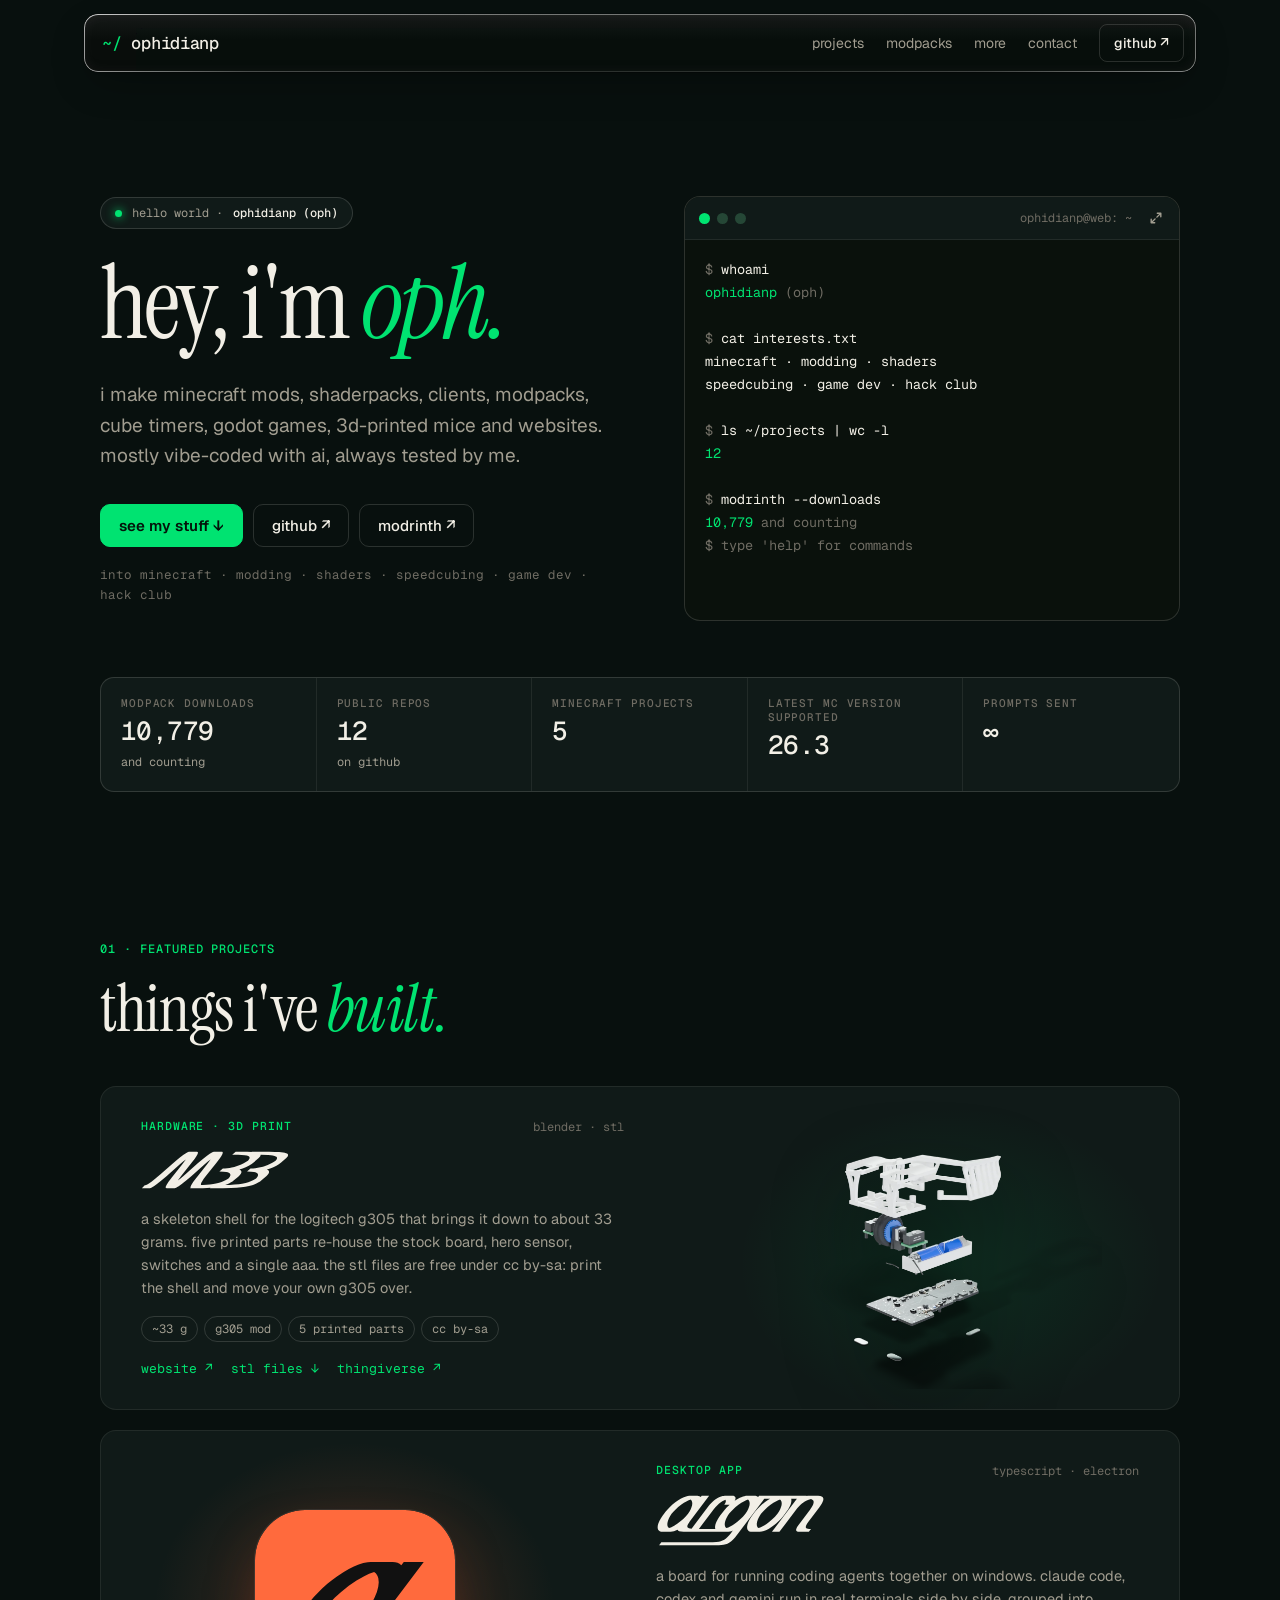
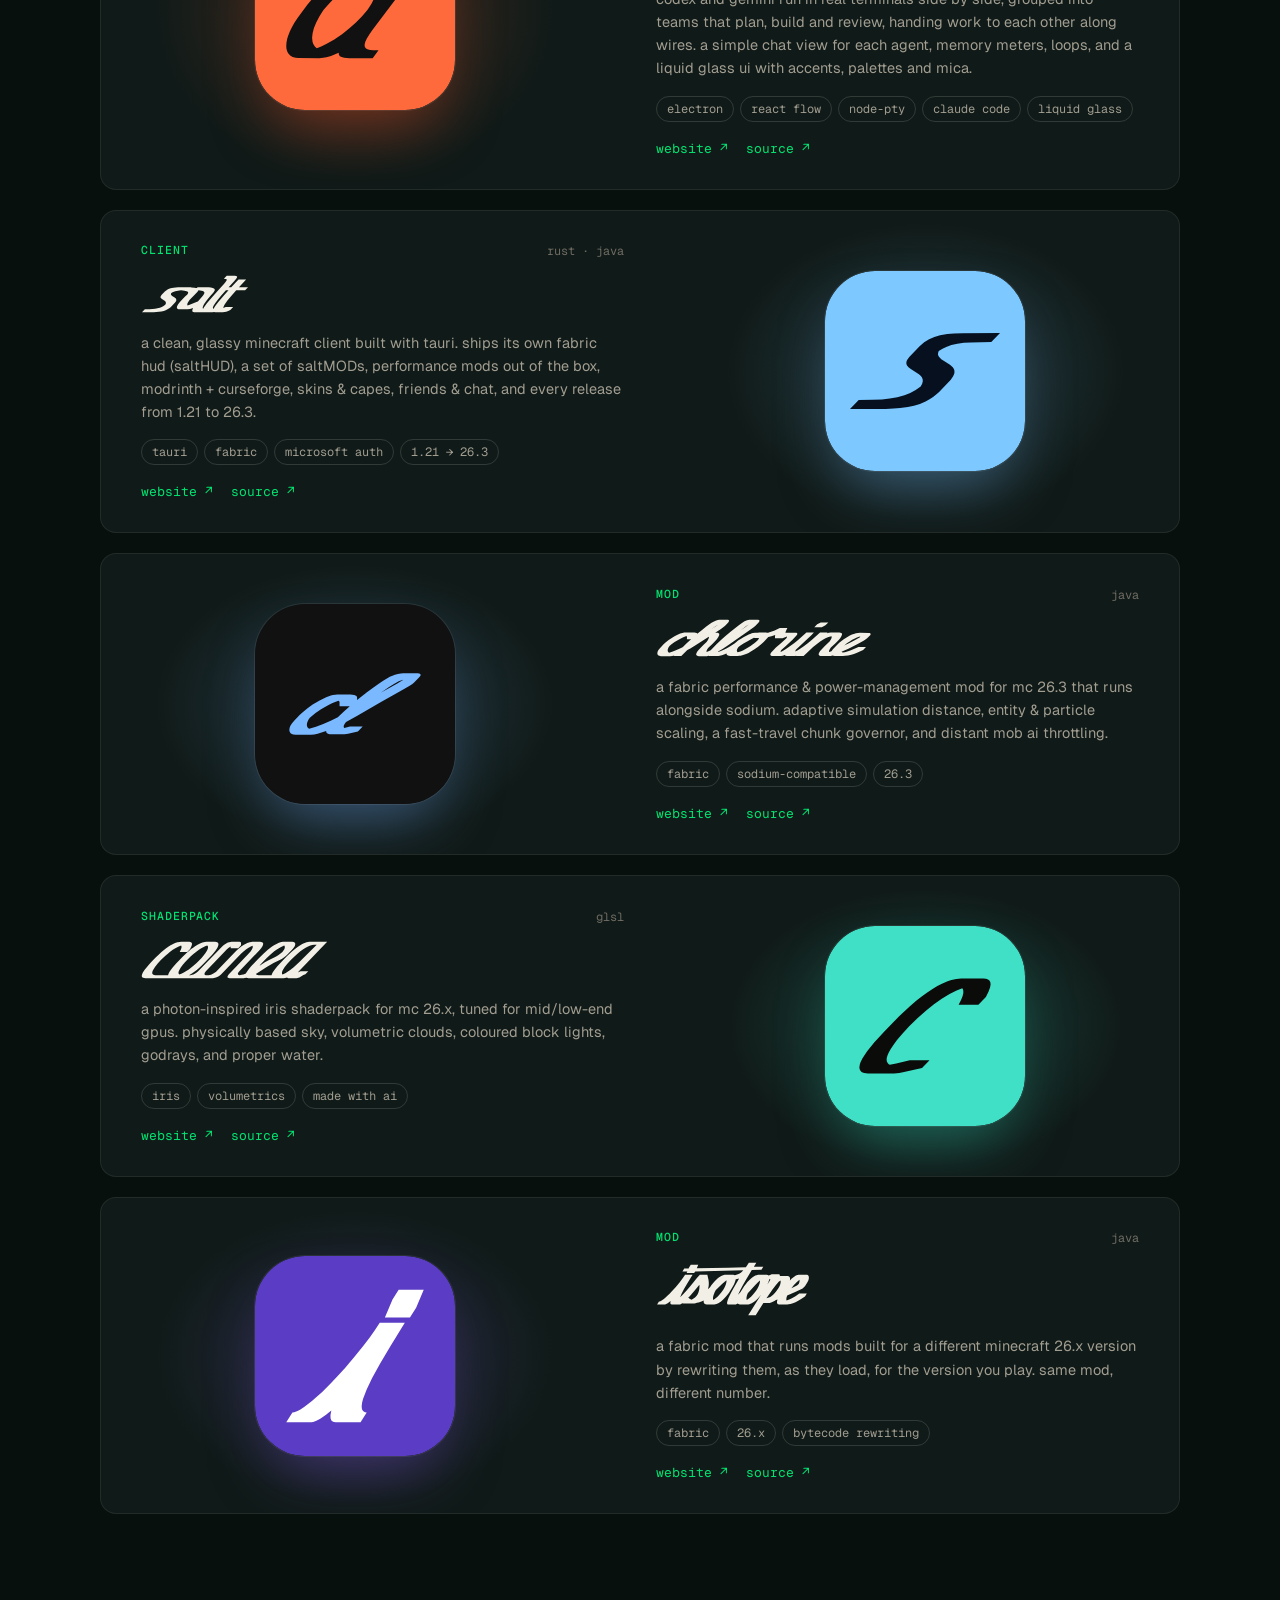
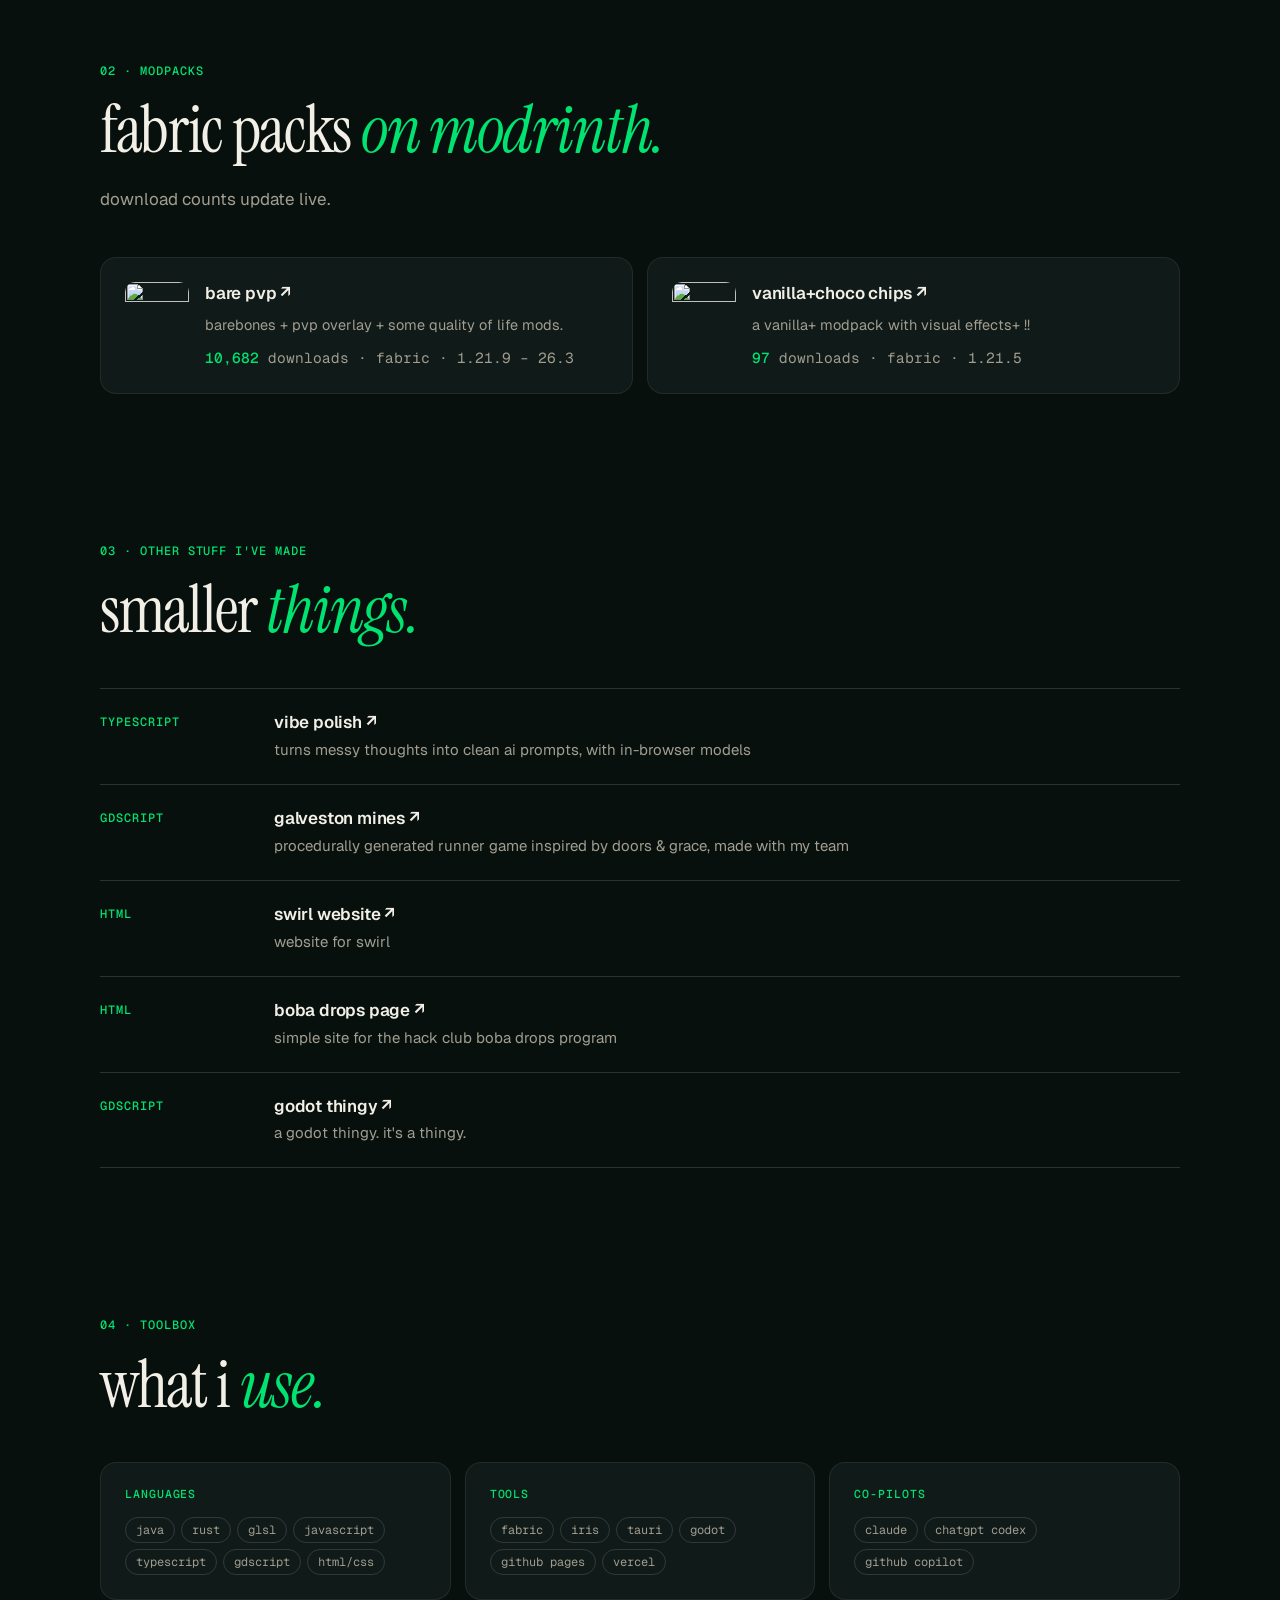
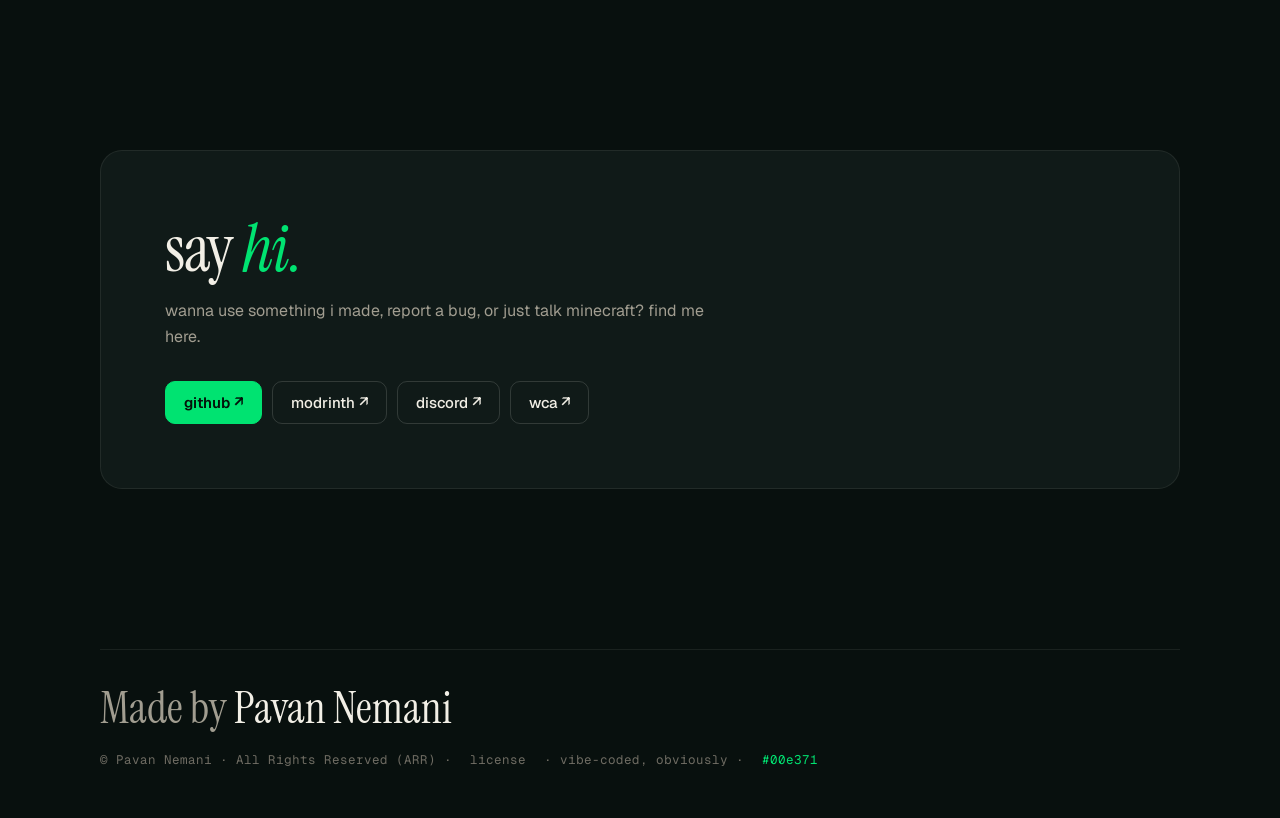
==== commit 849d701b: "Fix console fullscreen and tint the background with the accent The hero card's entrance animation ke" ====
--- a/index.html
+++ b/index.html
@@ -4,14 +4,14 @@
 <meta charset="utf-8">
 <meta name="viewport" content="width=device-width, initial-scale=1">
 <meta name="description" content="ophidianp (oph): creator of the Salt minecraft client, the Chlorine performance mod, the Cornea shaderpack, Facet cube timer, the Mouse 33 G305 shell and the bare pvp modpack.">
-<meta name="theme-color" content="#0c0c0a">
+<meta name="theme-color" content="#08090b">
 <title>~/ophidianp</title>
 <link rel="icon" href="favicon.svg">
 <link rel="preconnect" href="https://fonts.googleapis.com">
 <link rel="preconnect" href="https://fonts.gstatic.com" crossorigin>
 <link rel="stylesheet" href="https://fonts.googleapis.com/css2?family=Geist:wght@400;500;600&amp;family=Geist+Mono:wght@400;500&amp;family=Instrument+Serif:ital@0;1&amp;display=swap">
 <link rel="stylesheet" href="liquid-glass.css?v=2">
-<link rel="stylesheet" href="style.css?v=10">
+<link rel="stylesheet" href="style.css?v=11">
 <script src="liquid-glass.js?v=2" data-auto defer></script>
 <link rel="canonical" href="https://ophidianp.github.io/">
 <meta name="author" content="ophidianp">
--- a/style.css
+++ b/style.css
@@ -7,9 +7,10 @@
   color-scheme: dark;
   --accent: #00e371;
   --accent-ink: #0b0b09;
-  --bg: #111111; /* plain dark grey, no accent tint */
-  --surface: #181818;
-  --surface-2: #1f1f1f;
+  /* near-black with a slight tint of the accent; follows `accent` changes from the console */
+  --bg: color-mix(in srgb, var(--accent) 3%, #08090b);
+  --surface: color-mix(in srgb, var(--accent) 4%, #111214);
+  --surface-2: color-mix(in srgb, var(--accent) 5%, #18191c);
   --line: rgba(242, 239, 230, 0.08);
   --line-2: rgba(242, 239, 230, 0.15);
   --text: #f2efe6;
@@ -328,13 +329,13 @@
 /* hero entrance */
 @keyframes rise { from { opacity: 0; transform: translateY(22px); filter: blur(6px); } }
 @keyframes rise-card { from { opacity: 0; transform: translateY(36px) scale(0.97); } }
-.js .hero .badge, .js .hero h1, .js .hero .lead, .js .hero .actions, .js .hero .fine { animation: rise 0.9s var(--ease-out) both; }
+.js .hero .badge, .js .hero h1, .js .hero .lead, .js .hero .actions, .js .hero .fine { animation: rise 0.9s var(--ease-out) backwards; }
 .js .hero h1 { animation-delay: 0.08s; }
 .js .hero .lead { animation-delay: 0.18s; }
 .js .hero .actions { animation-delay: 0.28s; }
 .js .hero .fine { animation-delay: 0.36s; }
-.js .hero-card { animation: rise-card 1.1s 0.25s var(--ease-out) both; }
-.js .header { animation: rise 0.8s var(--ease-out) both; }
+.js .hero-card { animation: rise-card 1.1s 0.25s var(--ease-out) backwards; }
+.js .header { animation: rise 0.8s var(--ease-out) backwards; }
 
 /* scroll reveal (script.js adds .reveal, then .in when on screen) */
 .reveal { opacity: 0; transform: translateY(28px); transition: opacity 0.8s var(--ease-out), transform 0.8s var(--ease-out); transition-delay: var(--d, 0s); }
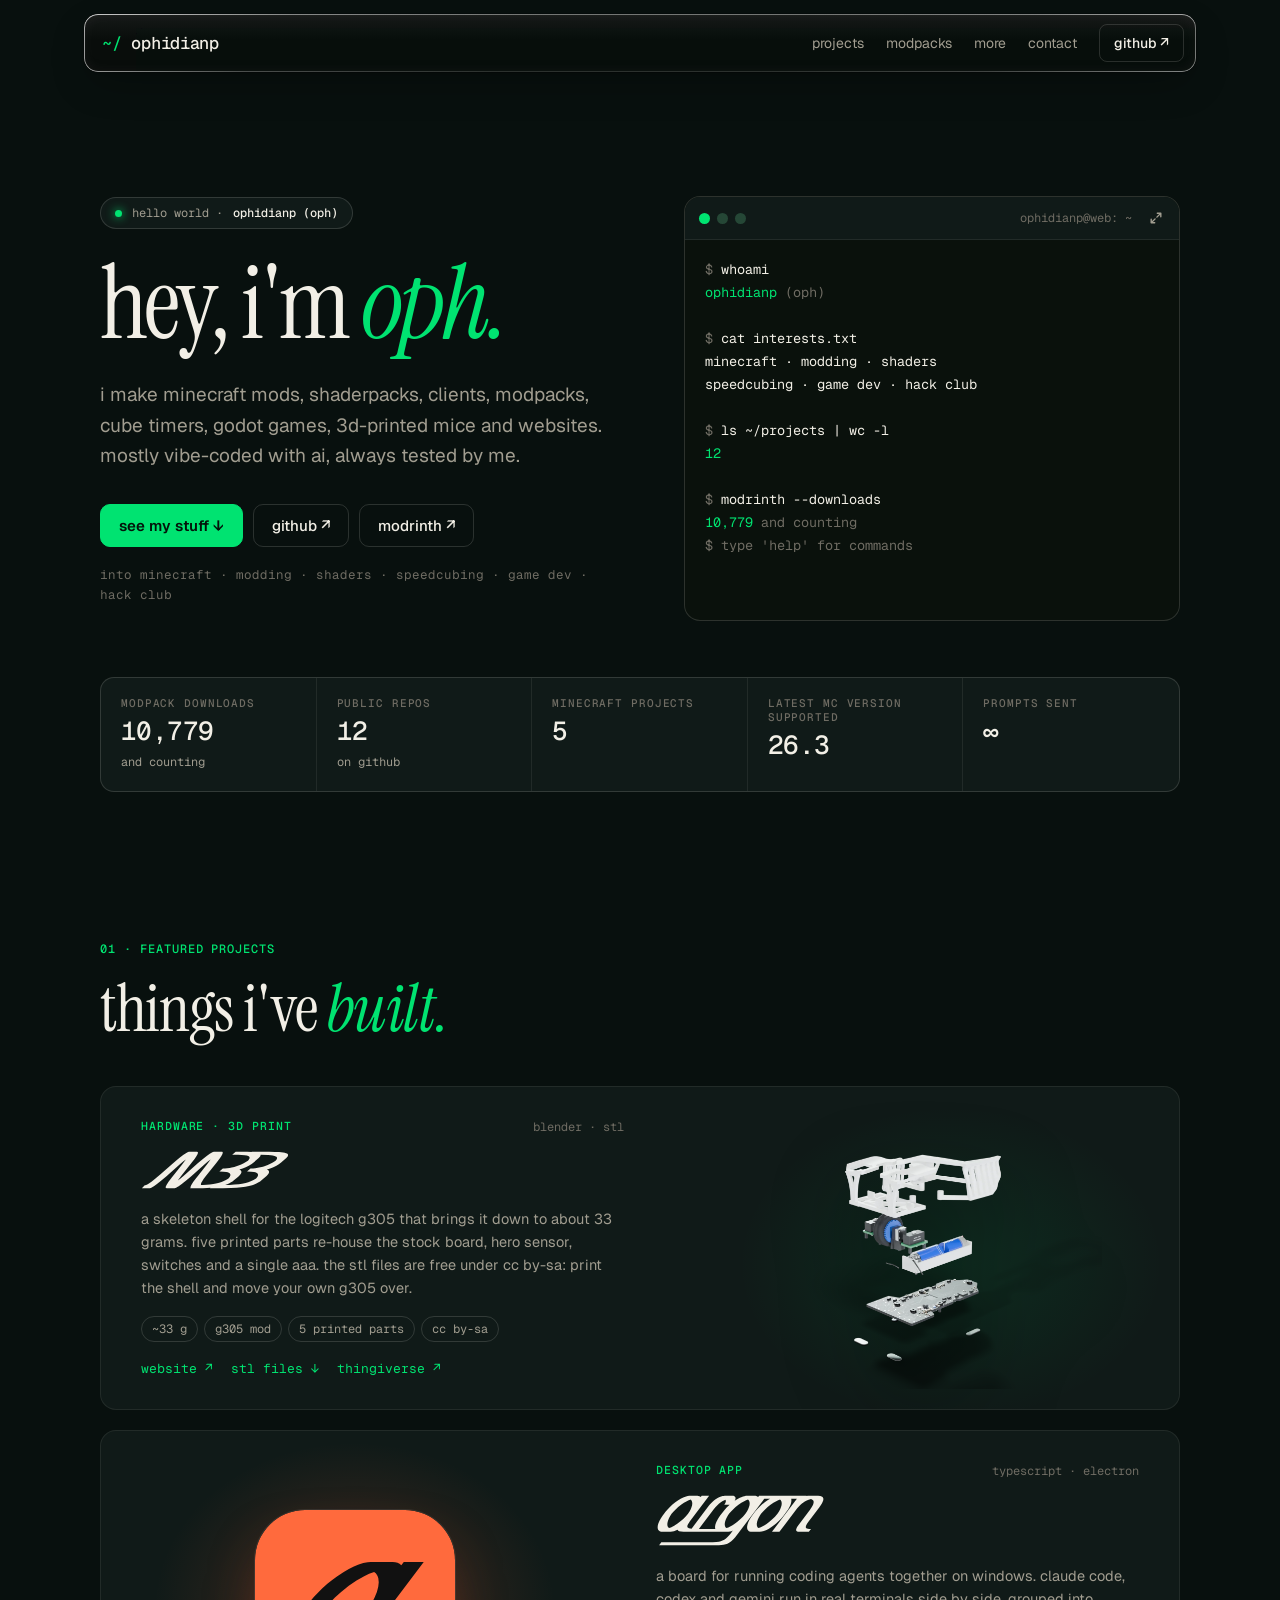
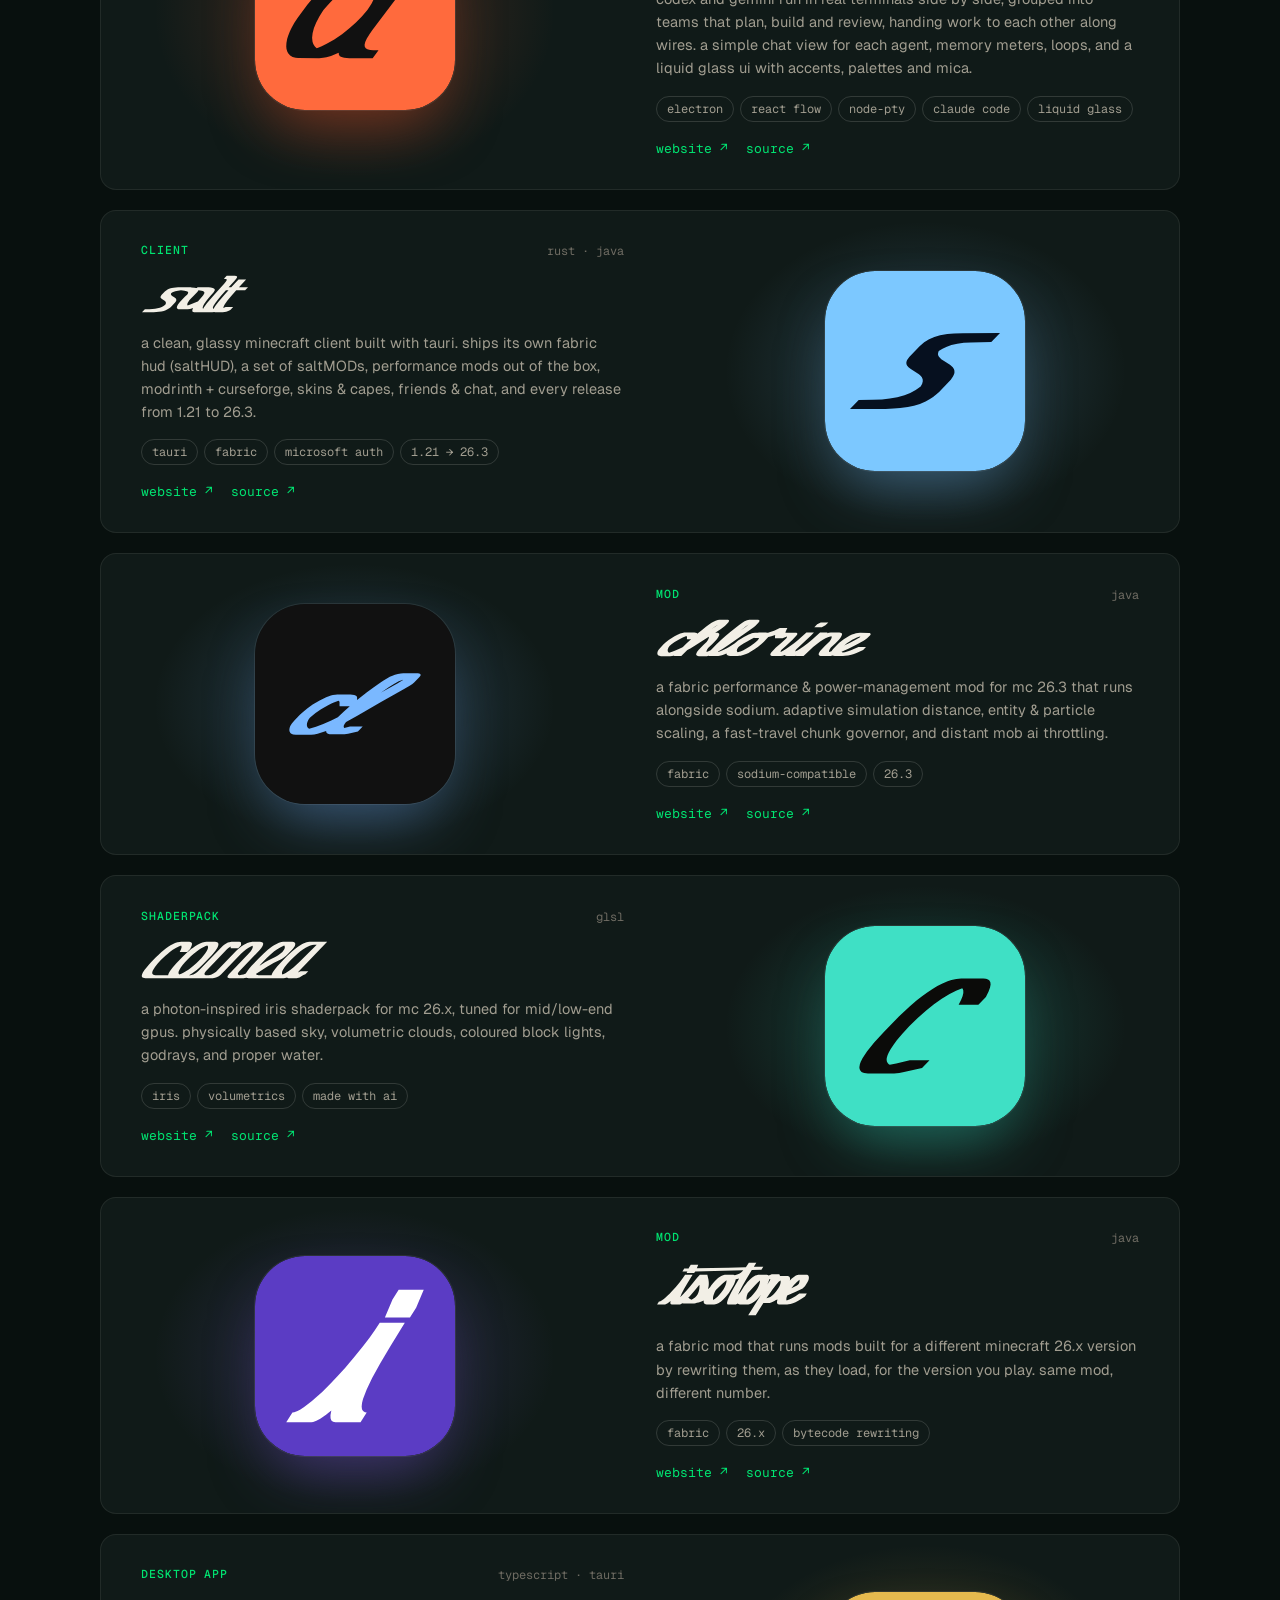
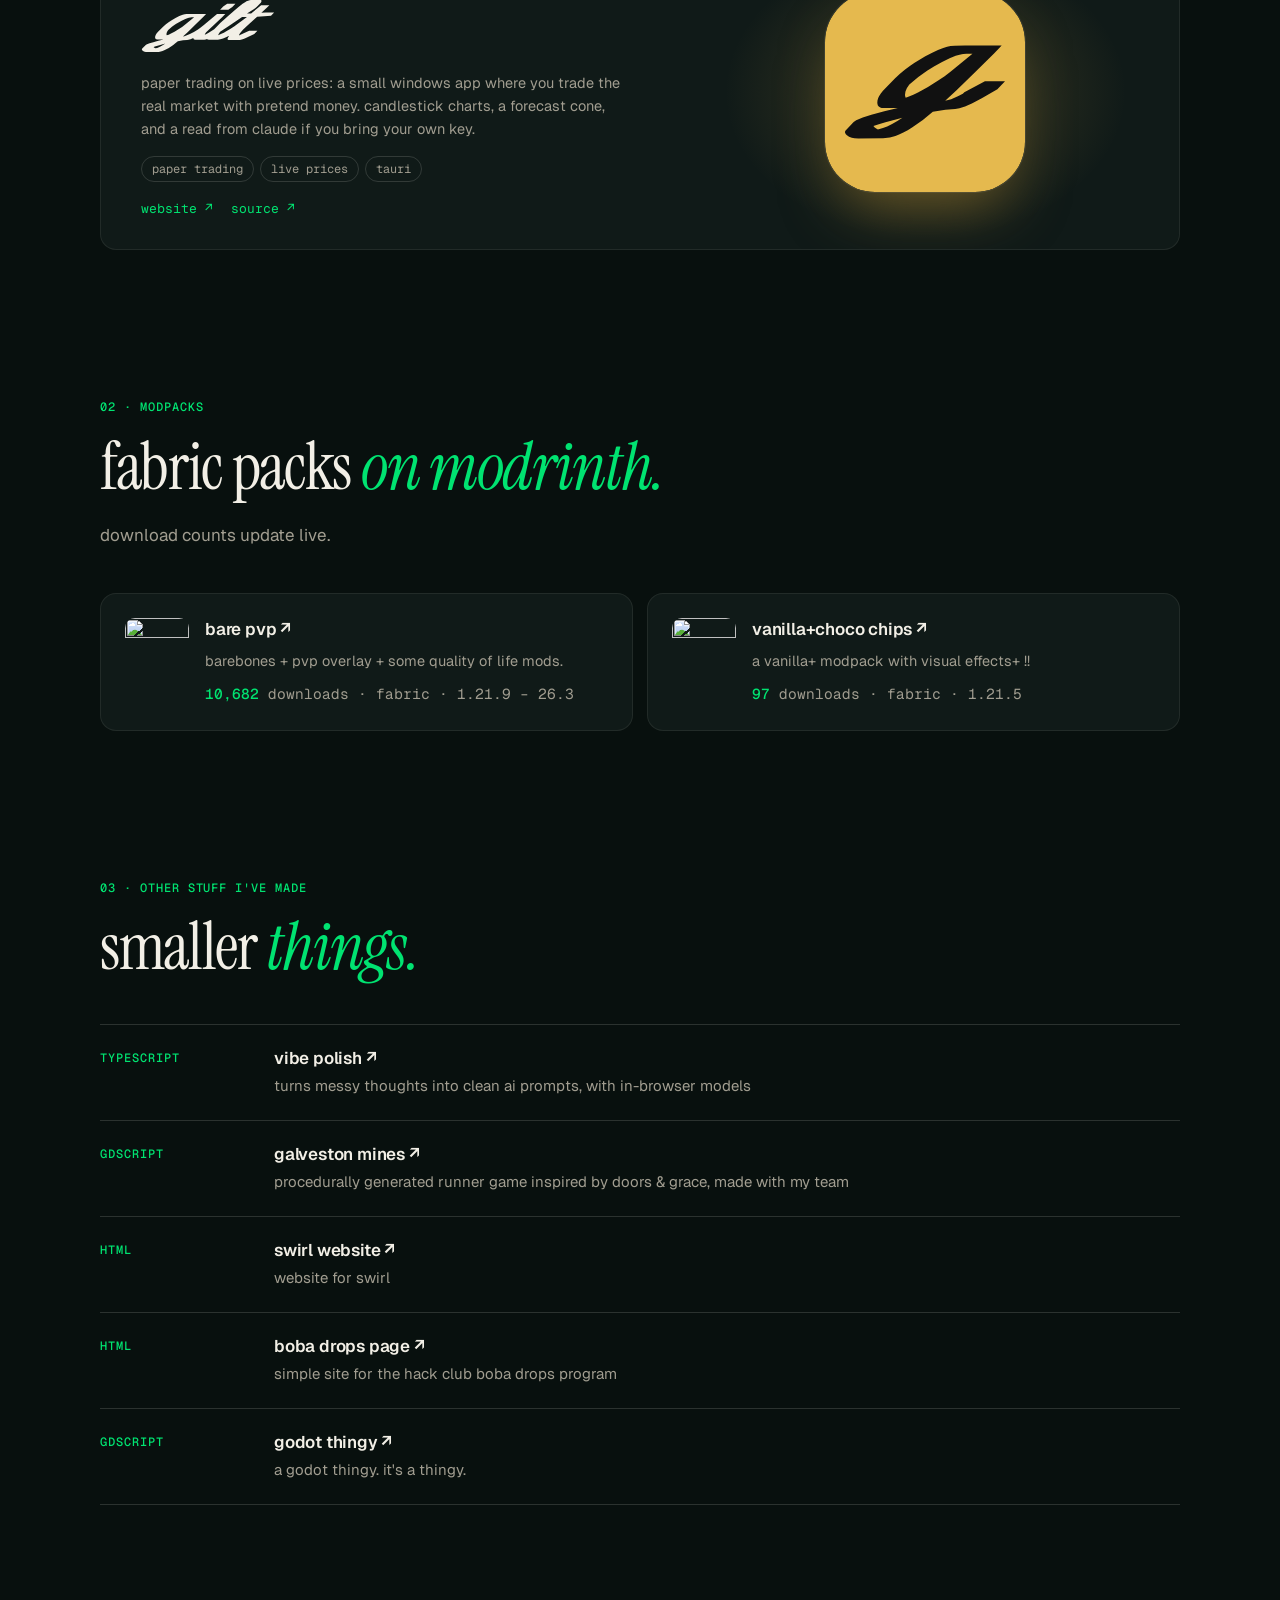
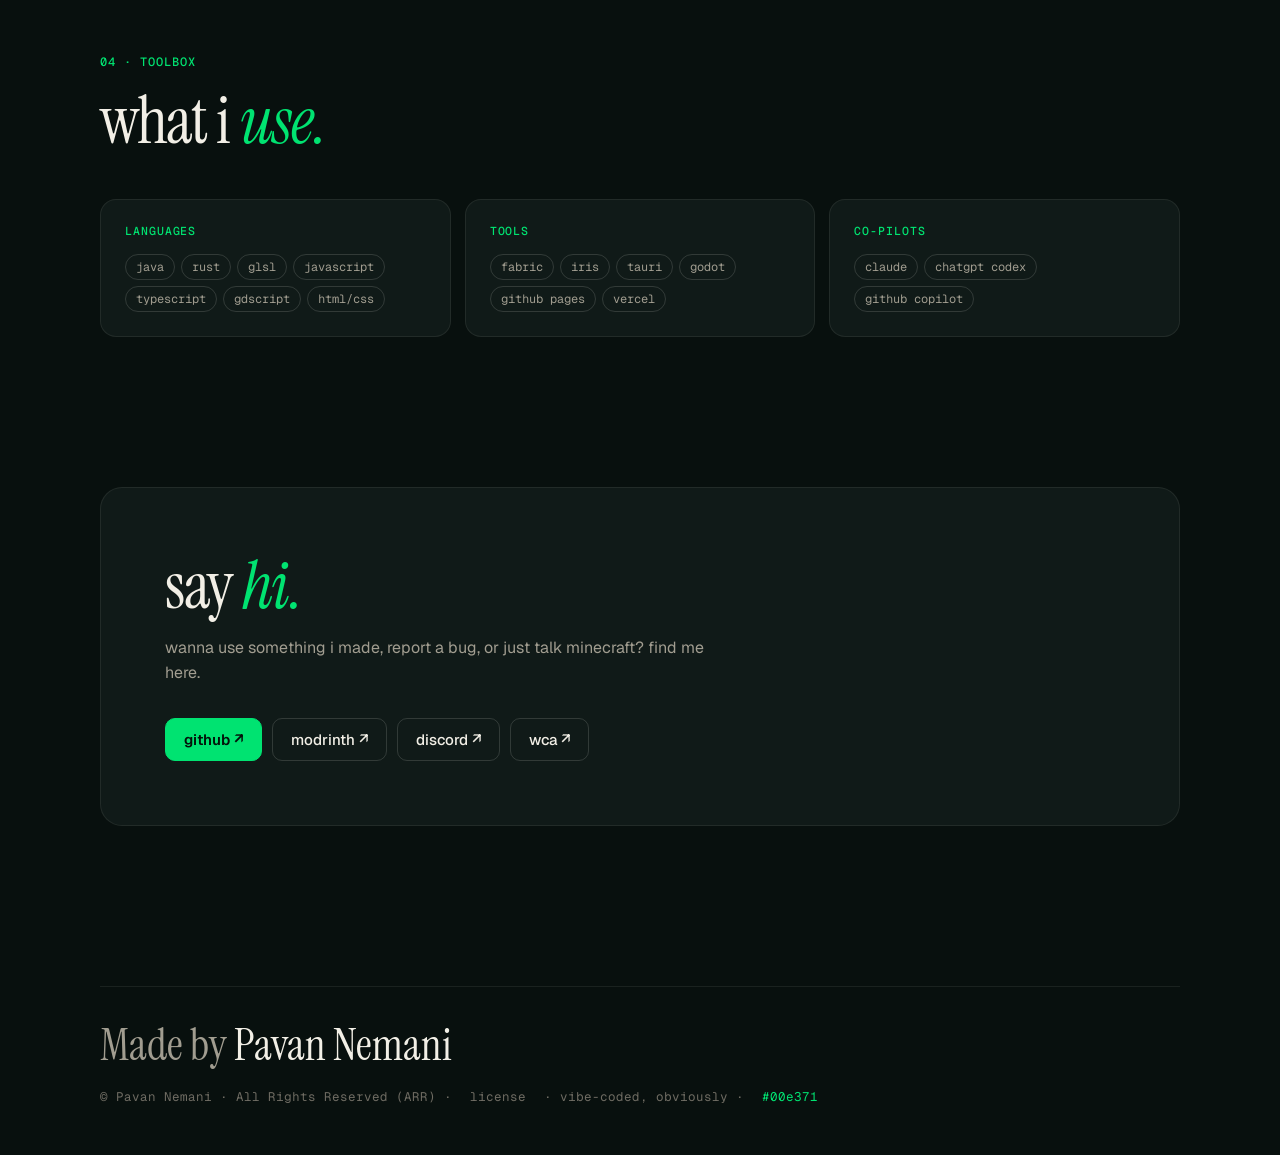
==== commit 80c99fcd: "Add gilt under isotope A card for gilt, the paper trading app, with its wordmark and icon, plus gilt" ====
--- a/index.html
+++ b/index.html
@@ -46,7 +46,7 @@
   } catch (e) {}
 </script>
 <script src="script.js?v=4" defer></script>
-<script src="terminal.js?v=5" defer></script>
+<script src="terminal.js?v=7" defer></script>
 </head>
 <body>
 <header class="header" data-glass="60">
@@ -122,6 +122,7 @@
 <article class="card project feature flip" style="--fill:#7ab8ff"><div class="feature-text"><div class="meta"><span class="label" style="margin:0">mod</span><span class="lang">java</span></div><h3 class="proj-logo" aria-label="chlorine" style="width:216px;height:38px"><svg class="base" viewBox="-0.6 -0.6 160.44 28.37" aria-hidden="true"><path id="lg-chlorine" fill="currentColor" d="M122.03,1.94 L119.32,3.34 L117.19,5.54 L122.79,5.54 L125.50,4.14 L127.63,1.94ZM88.00,11.32 L87.82,12.23 L87.85,13.74 L93.45,13.74 L96.73,12.42 L96.80,12.62 L96.78,12.88 L96.64,13.26 L96.34,13.75 L92.68,17.11 L88.51,20.77 L85.17,24.20 L84.83,24.64 L84.55,25.13 L84.41,25.48 L84.34,25.87 L84.37,26.20 L84.50,26.48 L84.72,26.70 L85.02,26.85 L85.47,26.96 L86.05,27.01 L92.23,27.00 L93.64,26.79 L95.26,26.29 L95.42,26.56 L95.72,26.79 L96.04,26.90 L96.52,26.97 L102.51,26.98 L103.78,26.82 L103.57,27.04 L109.17,27.04 L116.27,20.23 L121.55,16.19 L123.57,14.85 L125.51,13.83 L127.77,12.89 L129.92,12.23 L130.08,12.46 L130.15,12.75 L130.15,13.09 L130.05,13.58 L129.54,14.72 L128.72,16.00 L128.38,16.47 L125.03,19.55 L122.22,22.47 L121.54,23.35 L120.96,24.24 L120.59,25.03 L120.44,25.62 L120.49,26.17 L120.72,26.53 L121.21,26.86 L121.83,27.03 L122.49,27.09 L128.22,27.09 L129.46,26.97 L130.74,26.66 L131.50,26.87 L132.46,26.98 L138.55,26.99 L140.26,26.89 L142.42,26.57 L144.83,26.05 L146.72,25.47 L148.65,24.71 L153.64,22.54 L155.76,20.34 L150.16,20.34 L144.53,22.78 L143.03,23.34 L141.78,23.74 L140.05,24.15 L138.46,24.46 L137.95,24.21 L137.50,23.86 L143.03,21.36 L147.02,19.45 L150.58,17.59 L153.97,15.66 L155.62,14.60 L156.61,13.82 L158.89,11.45 L159.16,11.07 L159.24,10.73 L159.15,10.38 L158.87,10.11 L158.44,9.90 L157.80,9.76 L151.31,9.73 L149.77,9.86 L148.29,10.12 L146.71,10.54 L145.30,11.05 L143.39,11.98 L141.28,13.19 L139.16,14.56 L137.23,15.95 L135.80,17.13 L134.30,18.56 L131.42,21.58 L130.63,22.53 L129.99,23.44 L128.28,24.11 L128.18,23.84 L128.16,23.50 L128.35,22.74 L128.81,21.83 L129.55,20.76 L133.01,17.56 L135.57,14.90 L136.63,13.54 L137.27,12.52 L137.70,11.59 L137.88,10.80 L137.80,10.26 L137.58,9.98 L137.20,9.77 L136.69,9.64 L135.94,9.56 L129.48,9.56 L128.09,9.70 L126.66,9.98 L127.09,9.54 L121.49,9.54 L115.44,14.92 L113.66,16.40 L112.05,17.66 L109.06,19.88 L106.57,21.61 L104.54,22.89 L102.93,23.74 L102.98,23.41 L103.14,22.96 L103.43,22.45 L103.79,21.96 L114.77,11.74 L116.89,9.54 L111.29,9.54 L105.27,14.91 L103.48,16.39 L101.81,17.67 L98.66,19.97 L96.00,21.76 L93.85,23.08 L92.09,23.96 L92.06,23.67 L92.13,23.28 L92.54,22.47 L96.32,19.16 L100.93,14.89 L103.86,11.81 L104.37,11.06 L104.49,10.74 L104.52,10.47 L104.43,10.17 L104.17,9.92 L103.72,9.72 L103.21,9.62 L96.94,9.60 L95.58,9.71 L95.93,8.59 L97.05,6.14 L91.45,6.14 L87.15,8.12 L84.84,9.00 L82.69,9.73 L82.20,9.64 L81.46,9.61 L81.53,9.54 L75.93,9.54 L75.01,9.61 L72.95,9.66 L71.37,9.85 L70.49,10.07 L69.72,10.34 L68.17,10.99 L66.43,11.84 L64.60,12.83 L62.79,13.88 L60.28,15.54 L57.90,17.42 L54.14,19.84 L51.90,21.18 L50.40,21.98 L48.74,22.77 L46.93,23.52 L45.39,24.07 L45.38,23.71 L48.63,21.73 L52.80,18.95 L67.46,8.81 L70.90,6.35 L72.41,5.16 L73.30,4.35 L75.74,1.81 L76.09,1.31 L76.26,0.84 L76.24,0.54 L76.05,0.28 L75.73,0.11 L75.26,0.02 L68.66,0.03 L67.86,0.15 L66.93,0.40 L66.06,0.72 L65.11,1.16 L63.41,2.16 L61.08,3.83 L58.45,5.87 L54.89,8.78 L50.86,12.14 L47.71,14.87 L44.14,18.18 L39.83,22.66 L38.17,23.48 L36.80,24.07 L36.71,23.78 L36.70,23.49 L36.90,22.73 L37.37,21.81 L38.08,20.78 L41.07,18.05 L43.93,15.09 L44.40,14.54 L45.05,13.62 L45.52,12.86 L45.89,12.15 L46.12,11.50 L46.22,10.93 L46.14,10.46 L45.94,10.17 L45.50,9.89 L44.89,9.71 L44.14,9.61 L43.17,9.60 L47.47,6.80 L48.96,5.74 L49.90,5.00 L50.59,4.36 L52.92,1.93 L53.37,1.33 L53.57,0.77 L53.54,0.47 L53.39,0.25 L53.09,0.07 L52.74,0.00 L46.41,0.01 L45.09,0.23 L43.48,0.72 L41.91,1.41 L40.46,2.24 L38.59,3.51 L36.29,5.22 L33.14,7.71 L29.79,10.47 L29.63,10.13 L29.30,9.87 L28.57,9.64 L27.60,9.48 L26.74,9.44 L21.14,9.44 L20.03,9.51 L18.63,9.77 L17.09,10.30 L15.04,11.20 L12.84,12.34 L10.48,13.72 L8.44,15.09 L6.34,16.76 L4.63,18.34 L1.93,21.15 L0.82,22.54 L0.40,23.29 L0.13,24.02 L0.00,24.72 L0.02,25.36 L0.11,25.73 L0.27,26.07 L0.69,26.54 L1.12,26.78 L1.55,26.93 L2.60,27.13 L3.38,27.17 L9.49,27.16 L10.98,27.00 L12.69,26.61 L12.28,27.04 L17.88,27.04 L22.38,22.62 L24.63,21.38 L27.62,19.58 L38.40,12.62 L38.49,12.96 L38.48,13.31 L38.21,14.23 L37.65,15.31 L36.74,16.65 L34.35,18.81 L33.26,19.87 L30.75,22.48 L29.71,23.90 L29.18,24.93 L28.98,25.69 L28.99,26.04 L29.08,26.28 L29.27,26.54 L29.49,26.72 L30.21,27.01 L31.08,27.12 L36.93,27.12 L37.60,27.06 L38.35,26.91 L38.79,27.02 L39.33,27.06 L45.42,27.05 L46.66,26.88 L48.18,26.49 L49.77,25.96 L51.62,25.23 L51.78,25.85 L52.15,26.35 L52.71,26.70 L53.45,26.90 L54.31,26.95 L60.07,26.95 L61.14,26.89 L62.12,26.76 L63.36,26.51 L64.63,26.17 L65.68,25.81 L66.73,25.37 L68.08,24.71 L69.49,23.92 L72.54,22.01 L75.23,20.10 L77.72,18.04 L79.55,16.31 L81.96,13.82 L82.82,12.84 L85.15,12.24ZM61.48,19.56 L64.32,17.75 L67.04,16.16 L69.95,14.51 L72.14,13.40 L72.84,13.54 L75.89,13.54 L75.60,14.32 L74.95,15.20 L73.50,16.49 L72.14,17.60 L69.29,19.66 L66.49,21.44 L63.92,22.86 L62.00,23.69 L60.03,24.28 L59.64,23.88 L59.41,23.40 L59.34,22.84 L59.45,22.21 L59.74,21.54 L60.25,20.76 L60.63,20.30ZM18.49,20.64 L16.01,21.86 L13.41,22.98 L11.05,23.85 L8.75,24.53 L8.42,24.34 L8.15,24.09 L7.95,23.79 L7.78,23.35 L7.71,22.74 L7.79,22.06 L8.01,21.34 L8.31,20.71 L9.07,19.62 L10.56,18.34 L12.89,16.60 L15.82,14.81 L18.99,13.18 L20.35,12.58 L21.65,12.11 L21.94,12.38 L22.09,12.74 L22.12,13.16 L22.09,14.12 L22.14,14.54 L25.20,14.54 L21.50,17.94 L19.08,20.26ZM62.28,7.79 L66.16,4.86 L68.18,3.58 L65.81,5.33ZM40.23,7.06 L43.71,4.58 L45.40,3.60 L43.42,4.98ZM140.14,18.59 L141.74,17.38 L143.56,16.14 L145.47,14.96 L147.10,14.06 L148.58,13.34 L149.98,12.80 L151.29,12.43 L151.45,12.64 L151.51,12.82 L151.28,12.97 L149.64,13.97 L147.33,15.26 L143.80,17.13 L139.37,19.25Z"/></svg><svg class="fillp" viewBox="-0.6 -0.6 160.44 28.37" aria-hidden="true"><use href="#lg-chlorine"/></svg></h3><p>a fabric performance &amp; power-management mod for mc 26.3 that runs alongside sodium. adaptive simulation distance, entity &amp; particle scaling, a fast-travel chunk governor, and distant mob ai throttling.</p><ul class="tags"><li>fabric</li><li>sodium-compatible</li><li>26.3</li></ul><div class="links"><a href="https://ophidianp.github.io/chlorine/">website ↗</a><a href="https://github.com/ophidianp/chlorine">source ↗</a></div></div><a class="feature-img icon" href="https://ophidianp.github.io/chlorine/" tabindex="-1" aria-hidden="true"><img src="img/icons/chlorine.svg" alt="" width="256" height="256" loading="lazy"></a></article>
 <article class="card project feature" style="--fill:#3fe0c5"><div class="feature-text"><div class="meta"><span class="label" style="margin:0">shaderpack</span><span class="lang">glsl</span></div><h3 class="proj-logo" aria-label="cornea" style="width:187px;height:38px"><svg class="base" viewBox="-0.6 -0.6 138.79 28.2" aria-hidden="true"><path id="lg-cornea" fill="currentColor" d="M62.01,1.54 L60.88,2.34 L59.82,3.29 L42.00,21.72 L41.20,22.43 L40.22,23.15 L39.33,23.69 L38.31,24.18 L37.42,24.51 L36.69,24.69 L35.98,24.79 L35.04,24.80 L36.86,23.71 L38.71,22.44 L40.55,21.03 L42.72,19.19 L44.48,17.59 L46.52,15.60 L50.26,11.73 L52.08,9.74 L53.46,8.12 L54.66,6.57 L55.64,5.11 L56.37,3.78 L56.79,2.61 L56.88,1.79 L56.74,1.12 L56.56,0.83 L56.32,0.59 L55.83,0.29 L55.40,0.15 L54.32,0.01 L48.06,0.01 L46.71,0.15 L44.97,0.59 L43.18,1.28 L41.37,2.20 L39.54,3.31 L38.08,4.32 L36.62,5.42 L35.18,6.59 L33.40,8.14 L30.32,11.08 L25.64,15.92 L23.05,18.86 L21.20,21.30 L20.49,22.42 L20.08,23.20 L19.69,24.16 L19.54,24.80 L10.13,24.79 L9.07,24.65 L8.66,24.50 L8.33,24.32 L7.97,23.96 L7.77,23.51 L7.71,22.99 L7.85,22.17 L8.10,21.48 L8.61,20.47 L9.91,18.49 L11.64,16.32 L14.13,13.55 L17.52,10.32 L19.31,8.77 L20.77,7.60 L22.99,5.98 L25.21,4.59 L27.41,3.47 L29.16,2.80 L29.36,3.08 L29.47,3.43 L29.50,3.83 L29.43,4.40 L28.99,5.75 L28.15,7.50 L33.75,7.50 L35.88,5.30 L36.88,3.12 L37.13,2.33 L37.22,1.74 L37.21,1.33 L37.12,0.97 L36.94,0.66 L36.74,0.46 L36.38,0.25 L36.04,0.13 L35.15,0.01 L29.19,0.00 L28.18,0.06 L26.45,0.38 L24.66,0.97 L23.20,1.61 L21.36,2.61 L19.88,3.53 L18.04,4.84 L16.20,6.27 L14.40,7.81 L12.29,9.74 L10.27,11.73 L6.86,15.26 L5.04,17.23 L3.38,19.16 L1.97,20.99 L0.88,22.67 L0.28,23.92 L0.07,24.59 L0.00,24.99 L0.01,25.55 L0.09,25.87 L0.25,26.16 L0.47,26.41 L0.94,26.70 L1.83,26.94 L2.72,27.00 L39.12,27.00 L39.76,26.96 L40.32,27.00 L52.72,27.00 L53.52,26.93 L54.37,26.74 L55.51,26.33 L56.79,25.67 L57.91,24.92 L58.97,24.03 L73.60,8.90 L75.49,7.14 L77.28,5.71 L78.91,4.60 L80.55,3.67 L82.15,2.95 L82.31,3.33 L82.35,3.67 L82.33,4.05 L82.19,4.60 L81.68,5.71 L80.72,7.14 L79.20,8.90 L64.61,24.03 L63.96,24.92 L63.62,25.67 L63.58,25.96 L63.61,26.27 L63.74,26.54 L63.91,26.71 L64.45,26.93 L65.12,27.00 L75.55,26.99 L76.40,26.93 L77.66,26.73 L78.48,26.95 L79.32,27.00 L104.52,27.00 L105.23,26.97 L106.30,26.82 L107.85,26.40 L108.01,26.63 L108.28,26.81 L109.01,26.99 L114.92,27.00 L115.56,26.93 L116.20,26.75 L116.96,26.41 L119.91,24.70 L121.42,24.00 L123.54,21.80 L117.94,21.80 L116.96,22.23 L115.80,22.86 L116.28,22.14 L116.93,21.40 L137.59,0.00 L124.34,0.03 L123.33,0.15 L122.31,0.39 L121.28,0.72 L119.88,1.29 L118.46,2.02 L117.04,2.87 L115.61,3.83 L114.18,4.89 L112.76,6.03 L111.01,7.55 L107.63,10.76 L102.34,16.24 L100.59,18.19 L99.27,19.76 L98.13,21.26 L97.22,22.65 L96.59,23.90 L96.31,24.80 L86.74,24.79 L85.74,24.65 L85.04,24.34 L84.80,24.12 L84.61,23.84 L87.24,22.25 L92.98,18.58 L95.57,17.02 L97.74,15.80 L103.49,12.94 L104.70,12.20 L105.92,11.32 L107.08,10.35 L108.24,9.25 L111.30,6.10 L112.16,5.15 L112.85,4.26 L113.37,3.43 L113.71,2.68 L113.89,1.88 L113.87,1.42 L113.79,1.11 L113.63,0.84 L113.42,0.60 L113.03,0.34 L112.67,0.20 L111.75,0.02 L104.91,0.03 L103.53,0.23 L101.75,0.76 L100.67,1.20 L99.22,1.93 L98.12,2.56 L96.66,3.52 L95.19,4.59 L93.72,5.75 L90.48,8.60 L86.70,12.32 L83.32,15.83 L81.31,18.01 L79.76,19.83 L78.65,21.27 L77.76,22.62 L77.23,23.59 L75.48,24.21 L74.21,24.53 L72.50,24.77 L72.01,24.69 L71.69,24.54 L71.46,24.34 L71.33,24.07 L71.30,23.76 L71.37,23.39 L71.53,22.98 L72.08,22.14 L72.73,21.40 L87.48,6.10 L88.58,4.75 L89.31,3.68 L89.80,2.70 L90.05,1.85 L90.08,1.47 L90.03,1.13 L89.80,0.65 L89.56,0.43 L89.24,0.24 L88.53,0.05 L87.79,0.00 L81.99,0.00 L81.15,0.08 L80.06,0.30 L78.23,0.93 L77.30,1.35 L76.13,1.98 L74.04,3.34 L71.80,5.12 L70.13,6.70 L55.82,21.51 L55.15,22.14 L54.32,22.81 L53.44,23.39 L52.42,23.95 L51.40,24.38 L50.53,24.64 L49.58,24.79 L47.94,24.80 L47.37,24.73 L46.89,24.54 L46.70,24.38 L46.55,24.13 L46.50,23.82 L46.55,23.47 L46.88,22.72 L47.54,21.83 L63.19,5.60 L64.23,4.64 L65.10,3.99 L65.93,3.47 L65.96,4.80 L71.56,4.80 L73.68,2.60 L73.65,1.05 L73.55,0.57 L73.42,0.36 L73.21,0.20 L72.91,0.08 L72.50,0.01 L66.59,0.00 L65.77,0.06 L64.89,0.25 L63.85,0.60 L62.93,1.02ZM104.41,24.19 L104.14,23.81 L104.00,23.34 L104.01,22.78 L104.15,22.16 L104.42,21.47 L104.80,20.71 L106.06,18.77 L108.03,16.31 L110.57,13.50 L113.11,11.01 L115.54,8.83 L117.66,7.09 L119.80,5.53 L121.58,4.42 L123.36,3.49 L125.10,2.80 L126.47,2.42 L127.81,2.23 L129.83,2.20 L117.14,14.83 L114.95,16.92 L112.73,18.90 L110.14,20.98 L107.93,22.48 L106.82,23.12 L105.72,23.66ZM33.80,13.28 L36.18,10.98 L38.30,9.09 L40.46,7.33 L42.65,5.75 L44.12,4.82 L45.21,4.20 L47.38,3.17 L48.56,2.75 L48.93,3.17 L49.07,3.47 L49.15,3.81 L49.16,4.19 L49.07,4.81 L48.76,5.73 L48.09,7.04 L47.15,8.47 L45.99,10.01 L44.36,11.94 L42.71,13.73 L40.66,15.71 L38.53,17.62 L36.71,19.12 L34.87,20.50 L33.02,21.74 L31.17,22.81 L29.34,23.68 L27.80,24.25 L27.52,23.96 L27.36,23.68 L27.27,23.35 L27.24,22.80 L27.30,22.40 L27.49,21.73 L28.07,20.48 L28.93,19.10 L30.27,17.29 L31.87,15.37ZM88.23,16.73 L90.70,13.99 L92.90,11.80 L95.75,9.18 L98.30,7.07 L100.50,5.47 L102.70,4.13 L104.15,3.40 L105.23,2.96 L105.69,2.80 L105.84,2.96 L106.10,3.41 L106.17,4.08 L105.99,4.88 L105.64,5.63 L105.13,6.46 L104.34,7.47 L102.45,9.12 L101.22,10.00 L100.02,10.74 L98.65,11.45 L95.95,12.73 L93.71,13.90 L91.04,15.44 L87.42,17.71Z"/></svg><svg class="fillp" viewBox="-0.6 -0.6 138.79 28.2" aria-hidden="true"><use href="#lg-cornea"/></svg></h3><p>a photon-inspired iris shaderpack for mc 26.x, tuned for mid/low-end gpus. physically based sky, volumetric clouds, coloured block lights, godrays, and proper water.</p><ul class="tags"><li>iris</li><li>volumetrics</li><li>made with ai</li></ul><div class="links"><a href="https://ophidianp.github.io/cornea/">website ↗</a><a href="https://github.com/ophidianp/cornea">source ↗</a></div></div><a class="feature-img icon" href="https://ophidianp.github.io/cornea/" tabindex="-1" aria-hidden="true"><img src="img/icons/cornea.svg" alt="" width="256" height="256" loading="lazy"></a></article>
 <article class="card project feature flip" style="--fill:#8b6cf0"><div class="feature-text"><div class="meta"><span class="label" style="margin:0">mod</span><span class="lang">java</span></div><h3 class="proj-logo" aria-label="isotope" style="width:154px;height:54px"><svg class="base" viewBox="-0.6 -0.6 114.48 40.3" aria-hidden="true"><path id="lg-isotope" fill="currentColor" d="M23.74,3.70 L23.51,4.21 L20.27,4.30 L18.89,6.50 L22.56,6.50 L22.04,7.70 L27.64,7.70 L28.46,6.40 L64.28,5.64 L63.48,6.46 L62.68,7.17 L61.87,7.79 L61.20,8.22 L59.77,8.75 L57.95,9.30 L57.53,9.07 L56.88,8.92 L50.48,8.92 L49.19,9.20 L47.85,9.79 L46.94,10.33 L46.01,10.98 L45.09,11.72 L43.72,12.99 L42.83,13.92 L41.54,15.42 L40.33,17.00 L39.52,18.17 L37.88,19.74 L38.20,18.69 L38.45,17.45 L38.57,16.25 L38.58,14.82 L38.50,13.73 L38.31,12.44 L37.49,8.90 L31.89,8.90 L29.85,11.24 L24.58,17.61 L21.69,21.01 L19.24,23.73 L17.19,25.80 L17.65,24.54 L18.34,22.96 L20.18,19.40 L22.71,15.03 L26.49,8.90 L20.89,8.90 L19.22,11.38 L16.77,14.62 L13.97,18.00 L11.02,21.30 L9.33,23.05 L7.68,24.66 L6.12,26.07 L5.02,26.97 L3.68,27.94 L2.79,28.46 L2.02,28.79 L1.38,28.90 L0.00,31.10 L5.60,31.10 L6.01,31.05 L6.74,30.79 L7.60,30.33 L8.89,29.44 L10.07,28.49 L9.88,29.55 L9.90,30.21 L10.08,30.69 L10.45,31.00 L11.00,31.10 L16.60,31.10 L17.06,31.04 L17.58,30.87 L18.14,30.60 L18.93,30.10 L19.81,30.33 L20.69,30.42 L26.75,30.43 L27.69,30.35 L28.66,30.15 L29.70,29.80 L30.93,29.56 L32.10,29.25 L33.55,28.74 L34.74,28.22 L34.77,29.36 L34.94,29.95 L35.07,30.21 L35.44,30.63 L35.68,30.80 L36.27,31.02 L37.00,31.10 L42.60,31.10 L43.43,31.02 L44.30,30.80 L45.64,30.21 L46.55,29.67 L47.48,29.02 L49.32,27.45 L51.10,25.59 L52.37,24.06 L53.55,22.46 L54.61,20.83 L56.62,17.54 L57.45,15.94 L58.09,14.41 L58.41,13.45 L58.70,12.19 L59.75,12.06 L61.18,11.76 L57.11,18.74 L55.35,22.00 L54.15,24.38 L53.19,26.50 L52.53,28.30 L52.21,29.70 L52.23,30.46 L52.37,30.81 L52.48,30.94 L52.80,31.08 L53.00,31.10 L58.77,31.08 L59.42,30.81 L60.15,30.31 L60.44,30.63 L60.68,30.80 L61.27,31.02 L61.61,31.08 L67.60,31.10 L68.01,31.08 L68.86,30.93 L69.74,30.63 L70.64,30.21 L71.55,29.67 L72.94,28.66 L73.86,27.87 L75.22,26.55 L76.53,25.09 L77.57,23.79 L67.99,39.10 L73.59,39.10 L79.31,30.05 L83.20,30.05 L83.87,29.98 L84.59,29.83 L85.61,29.50 L86.41,29.15 L87.54,28.54 L88.69,27.77 L89.85,27.35 L89.52,28.66 L89.46,29.36 L89.51,29.95 L89.68,30.44 L89.82,30.63 L90.18,30.93 L90.42,31.02 L91.00,31.10 L97.04,31.09 L98.14,31.00 L99.49,30.76 L101.35,30.23 L103.28,29.43 L105.32,28.38 L107.47,27.08 L110.35,25.10 L111.73,22.90 L106.13,22.90 L103.25,24.88 L100.58,26.47 L99.06,27.23 L97.60,27.85 L96.64,28.19 L96.56,28.01 L96.45,27.47 L96.50,26.46 L96.67,25.67 L97.07,24.45 L103.08,21.76 L108.61,19.10 L109.34,18.51 L110.14,17.67 L110.68,16.94 L112.29,14.36 L112.77,13.39 L113.10,12.43 L113.28,11.34 L113.22,10.37 L113.09,9.95 L112.90,9.60 L112.65,9.30 L112.33,9.09 L111.95,8.95 L111.49,8.90 L105.89,8.90 L105.53,8.92 L104.77,9.07 L103.56,9.56 L102.29,10.33 L100.53,11.72 L99.07,13.12 L99.21,12.07 L99.20,11.62 L99.06,11.03 L98.70,10.44 L98.45,10.22 L98.00,9.99 L97.65,9.89 L97.06,9.84 L91.59,9.84 L91.62,9.47 L91.55,9.14 L91.40,8.84 L91.14,8.50 L85.54,8.50 L84.30,9.08 L83.17,9.48 L82.81,9.20 L82.53,9.07 L81.88,8.92 L75.48,8.92 L74.19,9.20 L73.30,9.56 L72.40,10.05 L71.48,10.64 L70.09,11.72 L68.72,12.99 L67.39,14.41 L66.12,15.94 L64.94,17.54 L62.28,21.75 L60.38,23.80 L62.00,20.41 L64.08,16.54 L66.88,11.70 L70.68,5.44 L77.87,5.10 L79.24,2.90 L73.64,2.90 L72.20,2.98 L74.06,0.00 L68.46,0.00 L67.37,1.67 L66.26,3.24 L52.98,3.62 L29.63,4.08 L30.72,1.50 L25.12,1.50ZM24.68,24.61 L27.57,21.28 L31.57,16.46 L31.62,17.58 L31.57,18.75 L31.42,19.95 L31.22,20.89 L30.82,22.17 L30.42,23.16 L30.05,23.92 L29.50,24.64 L28.68,25.53 L27.79,26.28 L26.86,26.91 L25.70,27.51 L25.02,27.28 L24.45,26.97 L24.07,26.66 L23.80,26.30 L23.11,26.30ZM41.71,26.08 L41.93,24.81 L42.37,23.39 L43.02,21.86 L43.83,20.29 L48.68,15.70 L51.77,13.04 L51.78,13.92 L51.66,14.75 L51.44,15.65 L50.92,17.11 L50.22,18.67 L49.50,20.00 L48.14,21.86 L46.44,23.88 L45.09,25.25 L43.25,26.82 L41.91,27.73 L41.70,26.82ZM81.62,26.51 L86.10,19.97 L88.84,16.33 L90.74,14.10 L92.08,13.21 L92.22,13.82 L92.19,14.79 L92.01,15.67 L91.66,16.69 L91.15,17.85 L90.51,19.05 L88.78,21.39 L87.84,22.49 L86.60,23.77 L85.68,24.61 L84.48,25.56ZM66.71,26.08 L66.83,25.25 L67.05,24.35 L67.66,22.68 L73.30,16.57 L75.11,14.75 L76.79,13.21 L76.78,13.92 L76.66,14.75 L76.44,15.65 L75.92,17.11 L75.22,18.67 L74.50,20.00 L73.14,21.86 L71.44,23.88 L70.09,25.25 L68.25,26.82 L66.91,27.73 L66.70,26.82ZM83.54,12.99 L83.69,12.25 L84.58,12.22 L84.39,12.74 L84.05,13.40 L82.32,16.21 L83.09,14.41ZM102.10,16.61 L103.42,15.19 L104.31,14.33 L105.19,13.54 L106.26,12.71 L106.30,13.54 L106.12,14.63 L105.77,15.64 L105.46,15.99 L104.38,16.90 L100.22,18.92Z"/></svg><svg class="fillp" viewBox="-0.6 -0.6 114.48 40.3" aria-hidden="true"><use href="#lg-isotope"/></svg></h3><p>a fabric mod that runs mods built for a different minecraft 26.x version by rewriting them, as they load, for the version you play. same mod, different number.</p><ul class="tags"><li>fabric</li><li>26.x</li><li>bytecode rewriting</li></ul><div class="links"><a href="https://ophidianp.github.io/isotope/">website ↗</a><a href="https://github.com/ophidianp/isotope">source ↗</a></div></div><a class="feature-img icon" href="https://ophidianp.github.io/isotope/" tabindex="-1" aria-hidden="true"><img src="img/icons/isotope.svg" alt="" width="256" height="256" loading="lazy"></a></article>
+<article class="card project feature" style="--fill:#E5B94E"><div class="feature-text"><div class="meta"><span class="label" style="margin:0">desktop app</span><span class="lang">typescript · tauri</span></div><h3 class="proj-logo" aria-label="gilt" style="width:134px;height:54px"><svg class="base" viewBox="-0.6 -0.6 91.07 36.63" aria-hidden="true"><path id="lg-gilt" fill="currentColor" d="M57.98,2.53 L55.27,4.53 L53.15,6.73 L58.75,6.73 L61.46,4.73 L63.58,2.53ZM74.24,9.20 L71.43,9.27 L76.26,6.10 L77.40,5.27 L78.15,4.63 L80.48,2.23 L80.94,1.66 L81.17,1.24 L81.29,0.79 L81.27,0.49 L81.12,0.22 L80.84,0.06 L80.36,0.00 L74.07,0.03 L73.19,0.19 L72.13,0.52 L71.10,0.97 L70.15,1.49 L68.44,2.66 L66.11,4.48 L63.28,6.84 L58.98,10.57 L55.94,13.28 L53.26,15.76 L51.15,17.81 L49.16,19.86 L45.38,22.29 L43.90,23.13 L42.75,23.71 L42.79,23.41 L42.98,22.96 L43.67,21.96 L54.54,11.73 L56.67,9.53 L51.07,9.53 L42.12,17.09 L39.76,18.94 L37.87,20.26 L35.36,21.80 L32.63,23.21 L29.76,24.41 L28.88,24.69 L27.91,24.90 L31.07,21.95 L36.08,17.12 L41.52,11.73 L43.65,9.53 L33.40,9.53 L30.44,9.59 L29.10,9.72 L27.73,10.07 L25.45,11.00 L22.85,12.29 L20.26,13.77 L18.16,15.16 L16.13,16.71 L14.24,18.36 L10.98,21.67 L10.11,22.68 L9.75,23.19 L9.40,23.81 L9.19,24.30 L9.04,24.88 L8.98,25.41 L9.04,25.89 L9.19,26.29 L9.39,26.55 L9.82,26.80 L10.57,26.95 L14.73,26.96 L11.19,27.79 L7.79,28.69 L5.25,29.48 L3.47,30.18 L2.87,30.49 L2.45,30.80 L0.24,33.09 L0.00,33.49 L0.03,33.89 L0.18,34.17 L0.42,34.45 L1.04,34.91 L1.86,35.25 L2.75,35.39 L3.72,35.43 L9.94,35.42 L11.45,35.31 L12.85,35.07 L14.04,34.73 L15.22,34.27 L16.60,33.60 L18.00,32.80 L19.58,31.78 L21.33,30.56 L22.72,29.48 L24.46,28.00 L27.97,27.42 L30.71,27.19 L31.72,27.04 L33.05,26.67 L35.00,25.90 L35.04,26.35 L35.25,26.67 L35.62,26.88 L36.20,26.99 L42.39,26.99 L43.36,26.87 L44.35,26.63 L44.56,26.81 L44.83,26.93 L45.55,27.06 L51.70,27.05 L52.44,26.96 L53.28,26.78 L55.15,26.21 L57.16,25.41 L59.32,24.37 L58.58,25.45 L58.33,25.96 L58.22,26.31 L58.22,26.60 L58.32,26.84 L58.51,27.03 L58.88,27.19 L59.71,27.30 L65.56,27.30 L66.67,27.18 L67.93,26.89 L69.03,26.51 L70.29,25.98 L76.39,23.13 L78.52,20.93 L72.92,20.93 L67.73,23.37 L65.94,24.15 L66.19,23.46 L66.68,22.66 L67.52,21.57 L68.68,20.24 L71.01,18.06 L78.36,11.37 L87.75,10.73 L89.87,8.53 L84.27,8.53 L81.21,8.76 L84.52,5.73 L86.64,3.53 L81.04,3.53ZM71.40,11.53 L68.45,13.86 L65.64,15.93 L62.91,17.83 L60.03,19.72 L57.63,21.17 L55.70,22.24 L53.68,23.21 L51.92,23.92 L52.02,23.48 L52.26,22.99 L53.17,21.70 L59.11,17.72 L68.10,11.53ZM16.90,24.06 L16.72,23.41 L16.72,23.01 L16.88,22.22 L17.32,21.24 L17.92,20.37 L20.42,18.27 L21.84,17.21 L23.07,16.39 L24.89,15.28 L27.05,14.11 L29.15,13.09 L30.83,12.40 L31.92,12.06 L32.89,11.87 L33.89,11.79 L35.51,11.79 L29.25,16.93 L27.33,18.36 L25.41,19.64 L22.17,21.59 L19.45,23.03 L18.21,23.58ZM14.35,30.70 L12.95,31.49 L11.57,32.15 L10.40,32.59 L9.17,32.91 L8.46,32.52 L7.91,31.98 L9.41,31.45 L11.27,30.89 L15.98,29.66Z"/></svg><svg class="fillp" viewBox="-0.6 -0.6 91.07 36.63" aria-hidden="true"><use href="#lg-gilt"/></svg></h3><p>paper trading on live prices: a small windows app where you trade the real market with pretend money. candlestick charts, a forecast cone, and a read from claude if you bring your own key.</p><ul class="tags"><li>paper trading</li><li>live prices</li><li>tauri</li></ul><div class="links"><a href="https://ophidianp.github.io/gilt/">website ↗</a><a href="https://github.com/ophidianp/gilt">source ↗</a></div></div><a class="feature-img icon" href="https://ophidianp.github.io/gilt/" tabindex="-1" aria-hidden="true"><img src="img/icons/gilt.svg" alt="" width="256" height="256" loading="lazy"></a></article>
 </div>
 </section>
 <section class="wrap section" id="modpacks">
